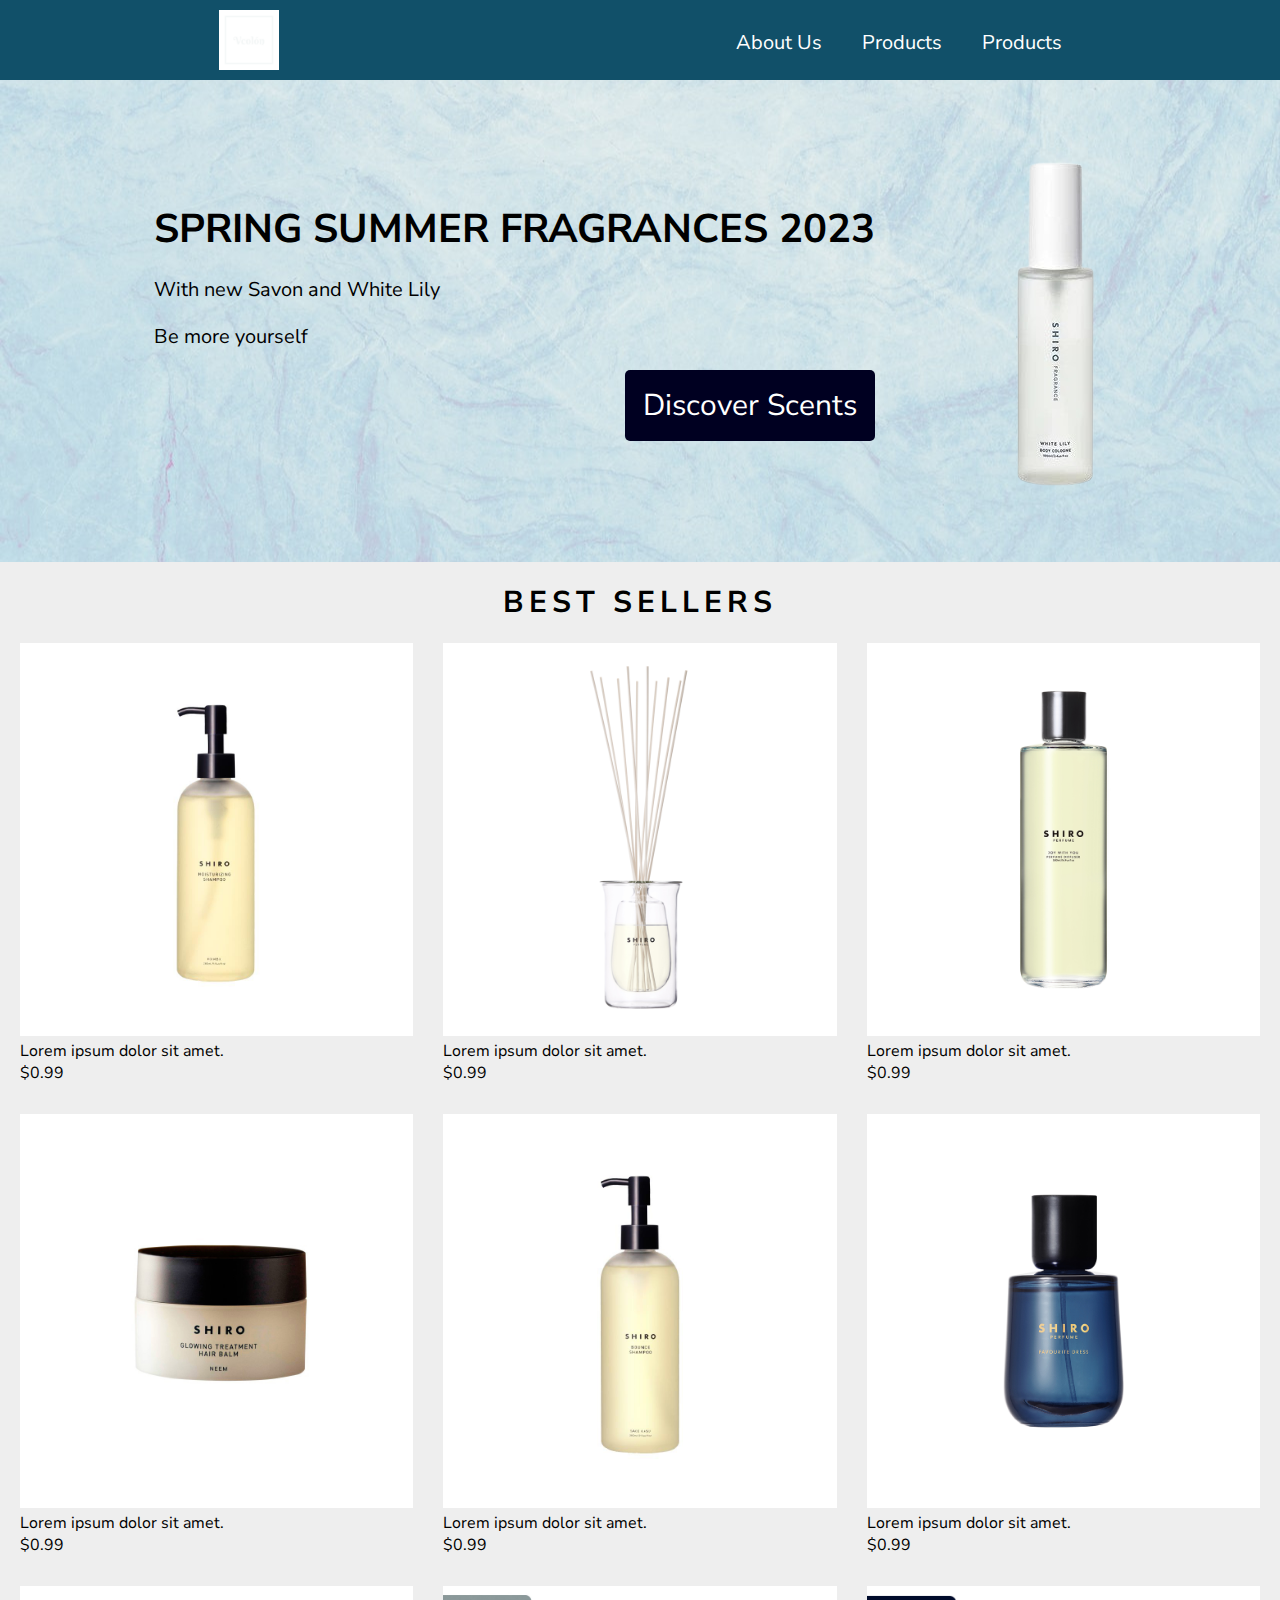
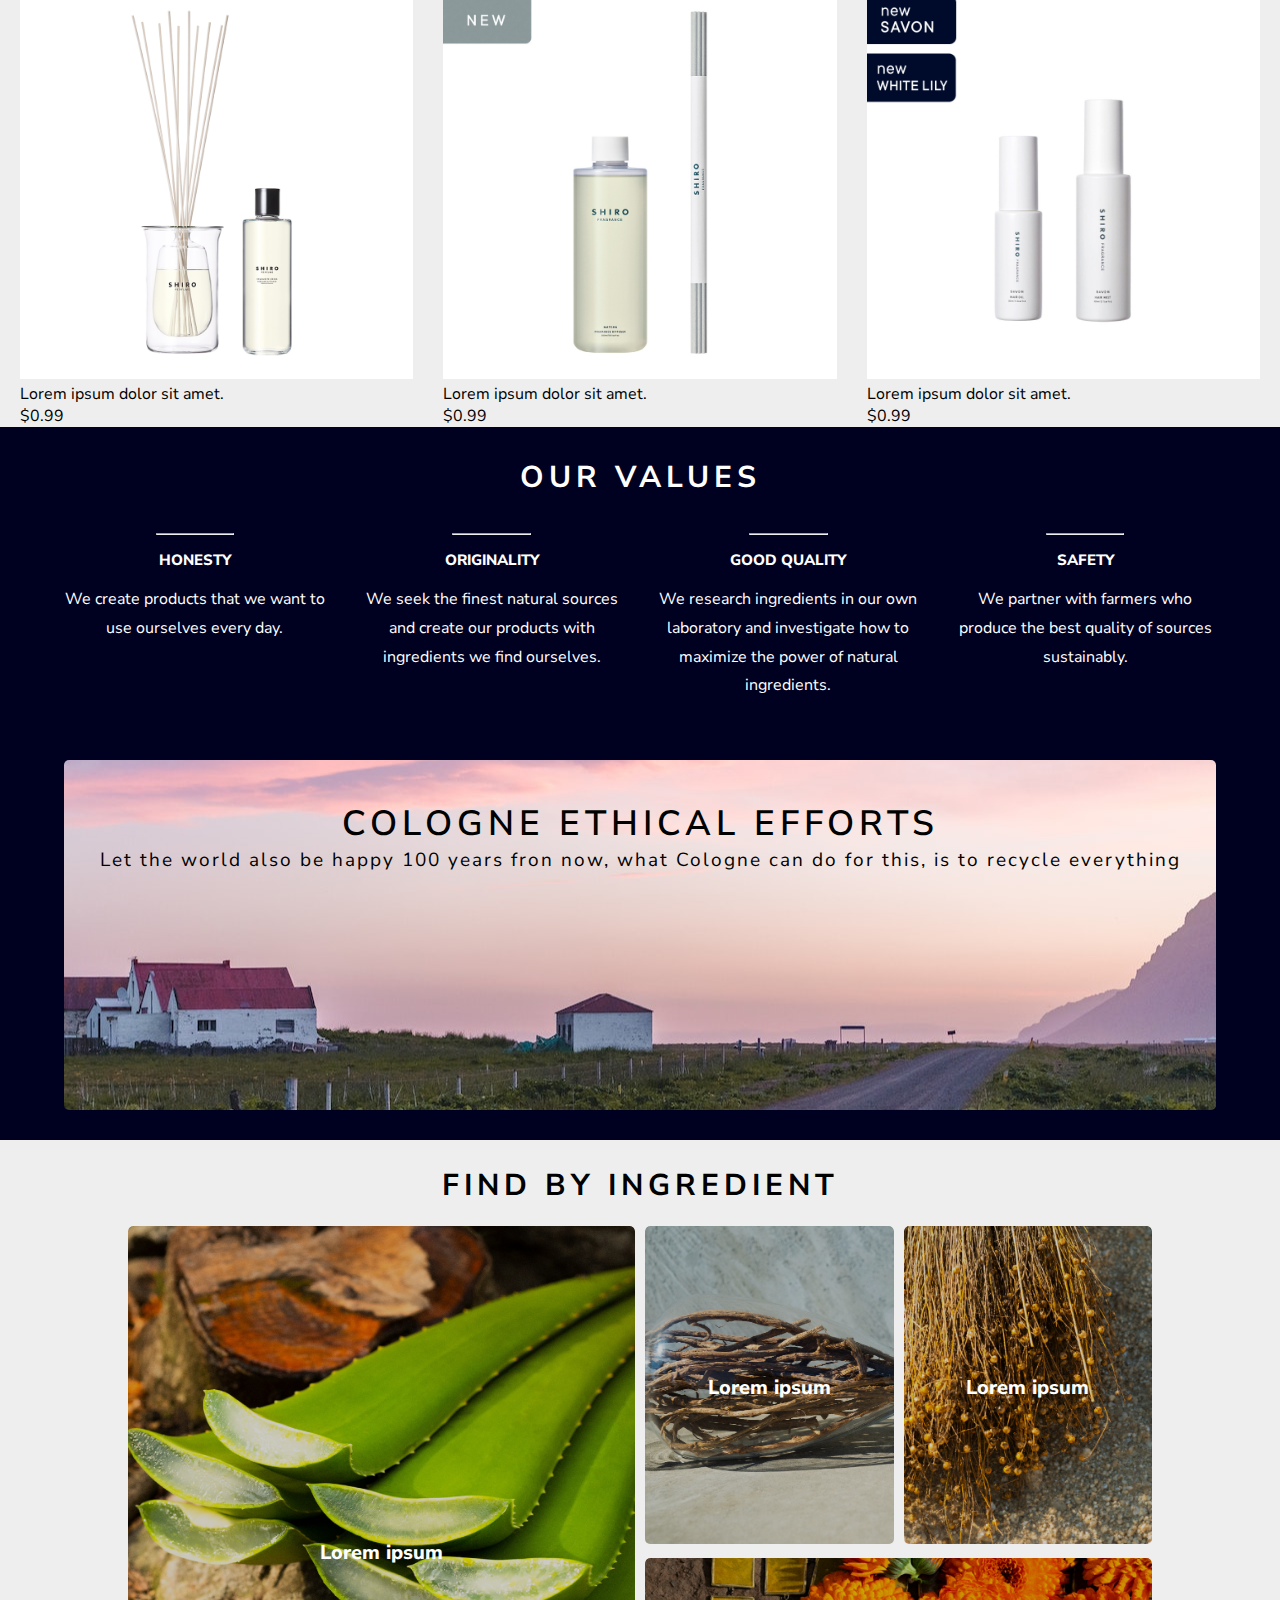
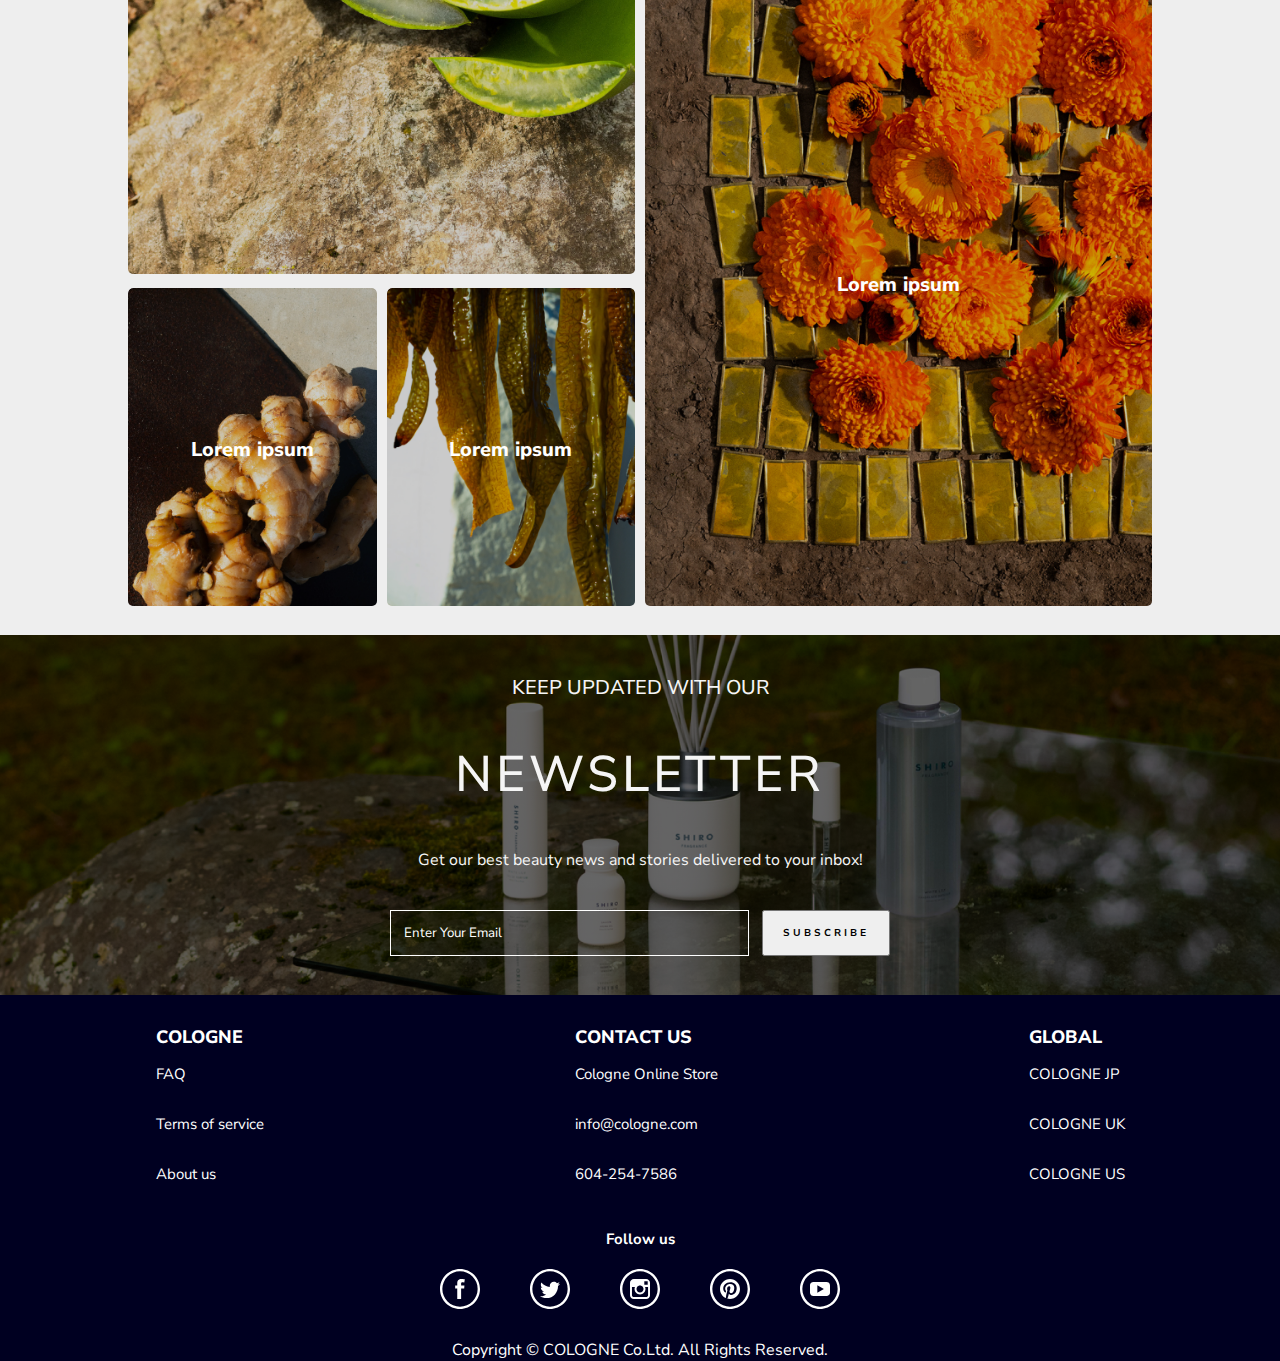
==== index.html @ 82ca444d "K home-page finished" ====
<!DOCTYPE html>
<html lang="en">
<head>
    <meta charset="UTF-8">
    <meta name="viewport" content="width=device-width, initial-scale=1.0">
    <title>Home Page</title>
    <link rel="stylesheet" href="css/style.css">
    <link rel="stylesheet" href="css/home-page.css">
    <link rel="icon" href="img/logo.png">
</head>
<body>
    <nav class="navcontainer">
        <img src="img/logo.png" alt="logo">
        <ul>
            <li>About Us</li>
            <li>Products </li>
            <li>Products </li>
        </ul>
    </nav>
    <section class="banner-container">
        <div class="banner-text">
            <h1>SPRING SUMMER FRAGRANCES 2023</h1>
            <p>With new Savon and White Lily</p>
            <p>Be more yourself</p>
            <a href="pages/products.html">Discover Scents</a>
        </div>
        <img src="img/product1.png" alt="spring fragrance">
    </section>
    <section class="best-sellers">
        <h1>Best Sellers</h1>
        <div class="best-sellers-container">
                <div class="best item1">
                    <img src="img/products/fragrance/12143.jpg" alt="best seller one">
                    <p class="best-title">Lorem ipsum dolor sit amet.</p>
                    <p class="best-price">$0.99</p>
                </div>
                <div class="best item1">
                    <img src="img/products/perfume/12775.jpg" alt="best seller two">
                    <p class="best-title">Lorem ipsum dolor sit amet.</p>
                    <p class="best-price">$0.99</p>
                </div>
                <div class="best item1">
                    <img src="img/products/perfume/12785.jpg" alt="best seller three">
                    <p class="best-title">Lorem ipsum dolor sit amet.</p>
                    <p class="best-price">$0.99</p>
                </div>
                <div class="best item1">
                    <img src="img/products/fragrance/12423.jpg" alt="best seller four">
                    <p class="best-title">Lorem ipsum dolor sit amet.</p>
                    <p class="best-price">$0.99</p>
                </div>
                <div class="best item1">
                    <img src="img/products/fragrance/12155.jpg" alt="best seller five">
                    <p class="best-title">Lorem ipsum dolor sit amet.</p>
                    <p class="best-price">$0.99</p>
                </div>
                <div class="best item1">
                    <img src="img/products/perfume/12786.jpg" alt="best seller six">
                    <p class="best-title">Lorem ipsum dolor sit amet.</p>
                    <p class="best-price">$0.99</p>
                </div>
                <div class="best item1">
                    <img src="img/products/perfume/12822.jpg" alt="best seller seven">
                    <p class="best-title">Lorem ipsum dolor sit amet.</p>
                    <p class="best-price">$0.99</p>
                </div>
                <div class="best item1">
                    <img src="img/products/fragrance/12926.jpg" alt="best seller eight">
                    <p class="best-title">Lorem ipsum dolor sit amet.</p>
                    <p class="best-price">$0.99</p>
                </div>
                <div class="best item1">
                    <img src="img/products/fragrance/12754.jpg" alt="best seller nine">
                    <p class="best-title">Lorem ipsum dolor sit amet.</p>
                    <p class="best-price">$0.99</p>
                </div>
            </div>
        </div>
    </section>
    <section class="values-container">
        <div class="values">
            <h1>Our values</h1>
            <div class="ourvalues values1">
                <hr class="separator">
                <h2>Honesty</h2>
                <p>We create products that we want to use ourselves every day.</p>
            </div>
            <div class="ourvalues values2">
                <hr class="separator">
                <h2>Originality</h2>
                <p>We seek the finest natural sources and create our products with ingredients we find ourselves.</p>
            </div>
            <div class="ourvalues values3">
                <hr class="separator">
                <h2>Good quality</h2>
                <p>We research ingredients in our own laboratory and investigate how to maximize the power of natural ingredients.</p>
            </div>
            <div class="ourvalues values4">
                <hr class="separator">
                <h2>Safety</h2>
                <p>We partner with farmers who produce the best quality of sources sustainably.</p>
            </div>
        </div>
    </section>
    <section class="ethical">
        <div class="ethicals">
            <h2>Cologne ethical efforts</h2>
            <p>Let the world also be happy 100 years fron now, what Cologne can do for this, is to recycle everything</p>
        </div>
    </section>
    <section class="ingredients">
        <h1>Find by ingredient</h1>
        <div class="home-gallery">
            <div class="gallery item1">
                <img class="gallery-img" src="img/ingredients/aloe-pc.jpg" alt="ingredient one">
                <div class="gallery-text">
                    <p class="ing-text">Lorem ipsum</p>
                </div>
            </div>
            <div class="gallery item2">
                <img class="gallery-img" src="img/ingredients/licorice-pc.jpg" alt="ingredient two">
                <div class="gallery-text">
                    <p class="ing-text">Lorem ipsum</p>
                </div>
            </div>
            <div class="gallery item3">
                <img class="gallery-img" src="img/ingredients/flaxseed-pc.jpg" alt="ingredient three">
                <div class="gallery-text">
                    <p class="ing-text">Lorem ipsum</p>
                </div>
            </div>
            <div class="gallery item4">
                <img class="gallery-img" src="img/ingredients/crendura-pc.jpg" alt="ingredient four">
                <div class="gallery-text">
                    <p class="ing-text">Lorem ipsum</p>
                </div>
            </div>
            <div class="gallery item5">
                <img class="gallery-img" src="img/ingredients/ginger-pc.jpg" alt="ingredient five">
                <div class="gallery-text">
                    <p class="ing-text">Lorem ipsum</p>
                </div>
            </div>
            <div class="gallery item6">
                <img class="gallery-img" src="img/ingredients/kombu-pc.jpg" alt="ingredient six">
                <div class="gallery-text">
                    <p class="ing-text">Lorem ipsum</p>
                </div>
            </div>
        </div>
    </section>
    <section>
        <div class="newsletter">
            <h2>Keep updated with our</h2>
            <h1>Newsletter</h1>
            <p>Get our best beauty news and stories delivered to your inbox!</p>
            <form class="news">
                <input type="email" placeholder="enter your email">
                <input type="submit" value="SUBSCRIBE">
            </form>
        </div>
    </section>
    <footer>
        <div class="footer-container">
            <div class="footer-item">
                <h2>Cologne</h2>
                <ul>
                    <li>FAQ</li>
                    <li>Terms of service</li>
                    <li>About us</li>
                </ul>
            </div>
            <div class="footer-item">
                <h2>Contact us</h2>
                <ul>
                    <li>Cologne Online Store</li>
                    <li>info@cologne.com</li>
                    <li>604-254-7586</li>
                </ul>
            </div>
            <div class="footer-item">
                <h2>Global</h2>
                <ul>
                    <li>COLOGNE JP</li>
                    <li>COLOGNE UK</li>
                    <li>COLOGNE US</li>
                </ul>
            </div>
        </div>
        <div class="sns">
            <h2>Follow us</h2>
            <div class="icon-container">
                <img class="sns-icon" src="img/facebook-svgrepo-com.svg" alt="social icon facebook">
                <img class="sns-icon" src="img/twitter-svgrepo-com.svg" alt="social icon twitter">
                <img class="sns-icon" src="img/instagram-svgrepo-com.svg" alt="social icon instagram">
                <img class="sns-icon" src="img/pinterest-svgrepo-com.svg" alt="social icon pinterest">
                <img class="sns-icon" src="img/youtube-svgrepo-com.svg" alt="social icon youtube">
            </div>
        </div>
        <p>Copyright © COLOGNE Co.Ltd. All Rights Reserved.</p>
    </footer>
</body>
</html>
---- css/style.css ----
@import url('https://fonts.googleapis.com/css2?family=Nunito+Sans:ital,wght@0,200;0,300;0,400;0,500;0,600;0,700;0,800;0,900;0,1000;1,200;1,300;1,400;1,500;1,600;1,700;1,800;1,900;1,1000&display=swap');
* {
    box-sizing: border-box;
    padding: 0;
    margin: 0;
    font-family: 'Nunito Sans', sans-serif;
}

html {
    background-color: #eeeeee;
    font-size: 10px;
}

h1, h2, h3 {
    text-wrap: balance;
}

p {
    font-size: 1.6rem;
}

ul {
    font-size: 2rem;
    list-style: none;
}

li {
    font-size: 2rem;
}

img {
    max-width: 100%;
}

/*-----------------------navigation----------------------------*/
.navcontainer{
    display: flex;
    justify-content: space-around;
    background-color: rgb(17, 80, 105);
    padding: 10px;
    height: 80px;
}

.navcontainer h1{
    color: white;
    letter-spacing: 0.6em;
}

.navcontainer ul{
    display: flex;
    justify-content: space-between;
    align-items: center;
}

.navcontainer li{
    list-style-type: none;
    color: white;
    padding-left: 40px;
    padding-top: 5px;
}

@media (max-width: 1020px) and (min-width: 768px){
    .navcontainer img {
        margin-right: 30px;
    }
}

@media (max-width:480px){
    .navcontainer img{
        margin-right: 20px;
    }
    .navcontainer h1{
        padding-top: 10px;
        letter-spacing: 0.4rem;
    }

    .navcontainer li{
        padding-left: 20px;
        padding-top: 5px;
    }   
}


@media (max-width: 390px){
    .navcontainer img{
        margin: 0px, 10px;
    }
    .navcontainer h1{
        padding-top: 10px;
        letter-spacing: 0.3rem;
    }

    .navcontainer li{
        padding-left: 8px;
        padding-top: 5px;
    }
}

/* FOOTER */
footer {
    background-color: #000021;
    color: white;
    padding-top: 3rem;
    width: 100%;

    display: flex;
    flex-direction: column;
    flex-wrap: wrap;
    gap: 3rem;
}

footer > p {
    text-align: center;
}

.footer-container {
    display: flex;
    justify-content: space-around;
}

.footer-item > h2 {
    font-size: 1.8rem;
    text-transform: uppercase;
    font-weight: 800;
}

.footer-item > ul > li {
    padding: 1.5rem 0;
    font-size: 1.5rem;
}

.sns {
    display: flex;
    flex-direction: column;
    align-items: center;
    gap: 2rem;
}

.icon-container {
    display: flex;
    flex-wrap: wrap;
    justify-content: center;
    gap: 5rem;
}

.sns-icon {
    width: 4rem;
}

@media (max-width: 769px) {
    
}

@media (max-width: 426px) {
    .footer-container {
        display: flex;
        flex-direction: column;
        text-align: center;
    }
    .footer-item > h2 {
        padding: 1rem 0;
    }
    .icon-container {
        gap: 1.5rem;
    }
    .sns-icon {
        width: 3rem;
    }
}
---- css/home-page.css ----
/* BANNER */
.banner-container {
    background-image: url("../img/herobanner.jpg");
    background-size: cover;
    background-position: center;
    padding: 5rem;
    width: 100%;

    display: flex;
    justify-content: space-evenly;
    align-items: center;
    flex-wrap: wrap;
}

.banner-text {
    display: flex;
    flex-direction: column;
    gap: 2rem;
}

.banner-text > h1 {
    font-size: 4rem;
}

.banner-text > p {
    font-size: 2rem;
}

.banner-text > a {
    text-decoration: none;
    color: white;
    font-size: 3rem;
    background-color: #000021;
    width: 250px;
    text-align: center;
    padding: 1.5rem;
    border-radius: 0.5rem;

    align-self: flex-end;
}

/* BEST SELLERS */
.best-sellers-container {
    display: grid;
    grid-template-columns: repeat(auto-fit, minmax(15rem, 1fr));
    grid-template-rows: auto;
    justify-items: center;
    gap: 3rem;
    padding: 0 2rem;
}

.best-sellers > h1 {
        font-size: 3rem;
        text-transform: uppercase;
        letter-spacing: 0.5rem;
        text-align: center;
        padding: 2rem 0;
}

.best > img {
    width: 100vw;
}

/* VALUES */
.values-container {
    background-color: #000021;
    color: white;
}

.values {
    width: 90%;
    margin: 0 auto;
    text-align: center;
    padding: 3rem 0;

    display: grid;
    grid-template-columns: 1fr 1fr 1fr 1fr;
    gap: 3.5rem;
}

.values > h1 {
    font-size: 3rem;
    text-transform: uppercase;
    letter-spacing: 0.5rem;
    grid-column: 1 / -1;
}

.ourvalues > h2 {
    text-align: center;
    text-transform: uppercase;
    font-weight: 800;
    padding-bottom: 1.5rem;
    padding-top: 1.5rem;
}

.ourvalues > p {
    line-height: 1.8;
}

.separator {
    margin: 0 auto;
    width: 30%;
}

/* INGREDIENTS*/
.ingredients {
    padding: 2.5rem 0;
}

.ingredients > h1 {
    font-size: 3rem;
    text-transform: uppercase;
    letter-spacing: 0.5rem;
    text-align: center;
    padding-bottom: 2rem;
}

.home-gallery {
    max-width: 80vw;
    margin: 0 auto;

    display: grid;
    gap: 1rem;
    grid-template-columns: repeat(4, 1fr);
}

.gallery {
    position: relative;
    overflow: hidden;
    border-radius: 0.5rem;
}

.gallery-img {
    width: 100%;
    border-radius: 0.5rem;
    filter: brightness(80%);
    transition: filter 0.5s ease-in-out, transform 0.5s ease-in-out;
}

.gallery-img:hover {
    filter: brightness(60%);
    transform: scale(1.03);

}

.gallery-text {
    position: absolute;
    top: 50%;
    left: 50%;
    transform:translate(-50%, -50%); 
}

.ing-text {
    color: white;
    font-size: 2rem;
    font-weight: 800;
    text-align: center;
}

.item1 {
    grid-column: span 2;
    grid-row: span 2;
}

.item4 {
    grid-column: span 2;
    grid-row: span 2;
}


/* ETHICAL */
.ethical {
    background-color: #000021;
    padding: 3rem 0;
}

.ethicals {
    background-image: url(../img/ethical.jpg);
    background-repeat: no-repeat;
    background-position: 50% 41%;
    width: 90%;
    height: 350px;
    margin: 0 auto;
    padding: 2rem 2rem;
    text-align: center;
    border-radius: 0.5rem;
}

.ethicals > h2 {
    font-size: 3.5rem;
    font-weight: 600;
    letter-spacing: 0.5rem;
    text-transform: uppercase;
    margin-top: 2rem;
}

.ethicals > p {
    font-size: 1.9rem;
    letter-spacing: 0.2rem;
}

/* NEWSLETTER */
.newsletter {
    background-image: linear-gradient(rgba(0, 0, 0, 0.6), rgba(0, 0, 0, 0.6)), url('../img/fragrance_kv.jpg');
    background-repeat: no-repeat;
    background-size: cover;
    background-position:50% 50%;
    height: 40vh;
    color: whitesmoke;
    
    display: flex;
    flex-direction: column;
    align-items: center;
    justify-content: space-evenly;
}

.newsletter > h1 {
    text-transform: uppercase;
    font-size: 5rem;
    font-weight: 500;
    letter-spacing: 0.4rem;
}

.newsletter > h2 {
    text-transform: uppercase;
    font-size: 2rem;
    font-weight: 500;
}

.news {
    width: 40vw;

    display: flex;
    justify-content: space-around;
}

.news > input {
    padding: 1.3rem;
}

.news > input::placeholder {
    color: white;
    text-transform: capitalize;
}

[type="email"] {
    width: 70%;
    background-color: transparent;
    border: 1px solid white;
}

[type="submit"] {
    width: 25%;
    font-family: 'Nunito Sans', sans-serif;
    letter-spacing: 0.3rem;
    font-size: 1rem;
    font-weight: 700;
}

@media (max-width: 769px) {
    .banner-text {
        gap: 1rem;
    }
    .home-gallery {
        grid-template-columns: repeat(3, 1fr);
    }
    .item1 {
        grid-column: span 2;
        grid-row: span 2;
    }
    .item4 {
        grid-column: span 1;
        grid-row: span 1;
    }
    .newsletter {
        height: 45vh;
    }
    .news {
        width: 80vw;
    }
}

@media (max-width: 426px) {
    .best-sellers-container {
        grid-template-columns: 1fr;
    }
    .banner-text {
        gap: 1rem;
    }
    .banner-text > h1 {
        font-size: 2.5rem;
    }
    
    .banner-text > p {
        font-size: 2rem;
    }
    
    .banner-text > a {
        font-size: 1.5rem;
    
    }
    .home-gallery {
        grid-template-columns: 1fr;
    }
    .item1 {
        grid-column: span 1;
        grid-row: span 1;
    }
    .values {
        grid-template-columns: 1fr 1fr;
        gap: 1rem;
    }
    .newsletter {
        height: 40vh;
    }
    .news {
        flex-direction: column;
        align-items: center;
        gap: 1rem;
    }
    [type="email"] {
        width: 70%;
    }
    [type="submit"] {
        width: 70%;
    }
    .newsletter > p {
        display: none;
    }
    .newsletter > h1 {
        font-size: 2.7rem;
    }
    
    .newsletter > h2 {
        font-size: 1.5rem;
    }
    .ethicals {
        height: 250px;
        padding: 1rem 1rem;
    }
    .ethicals > h2 {
        margin-top: 0;
        line-height: 1.5;
    }
    .ethicals > p {
        display: none;
    }
}
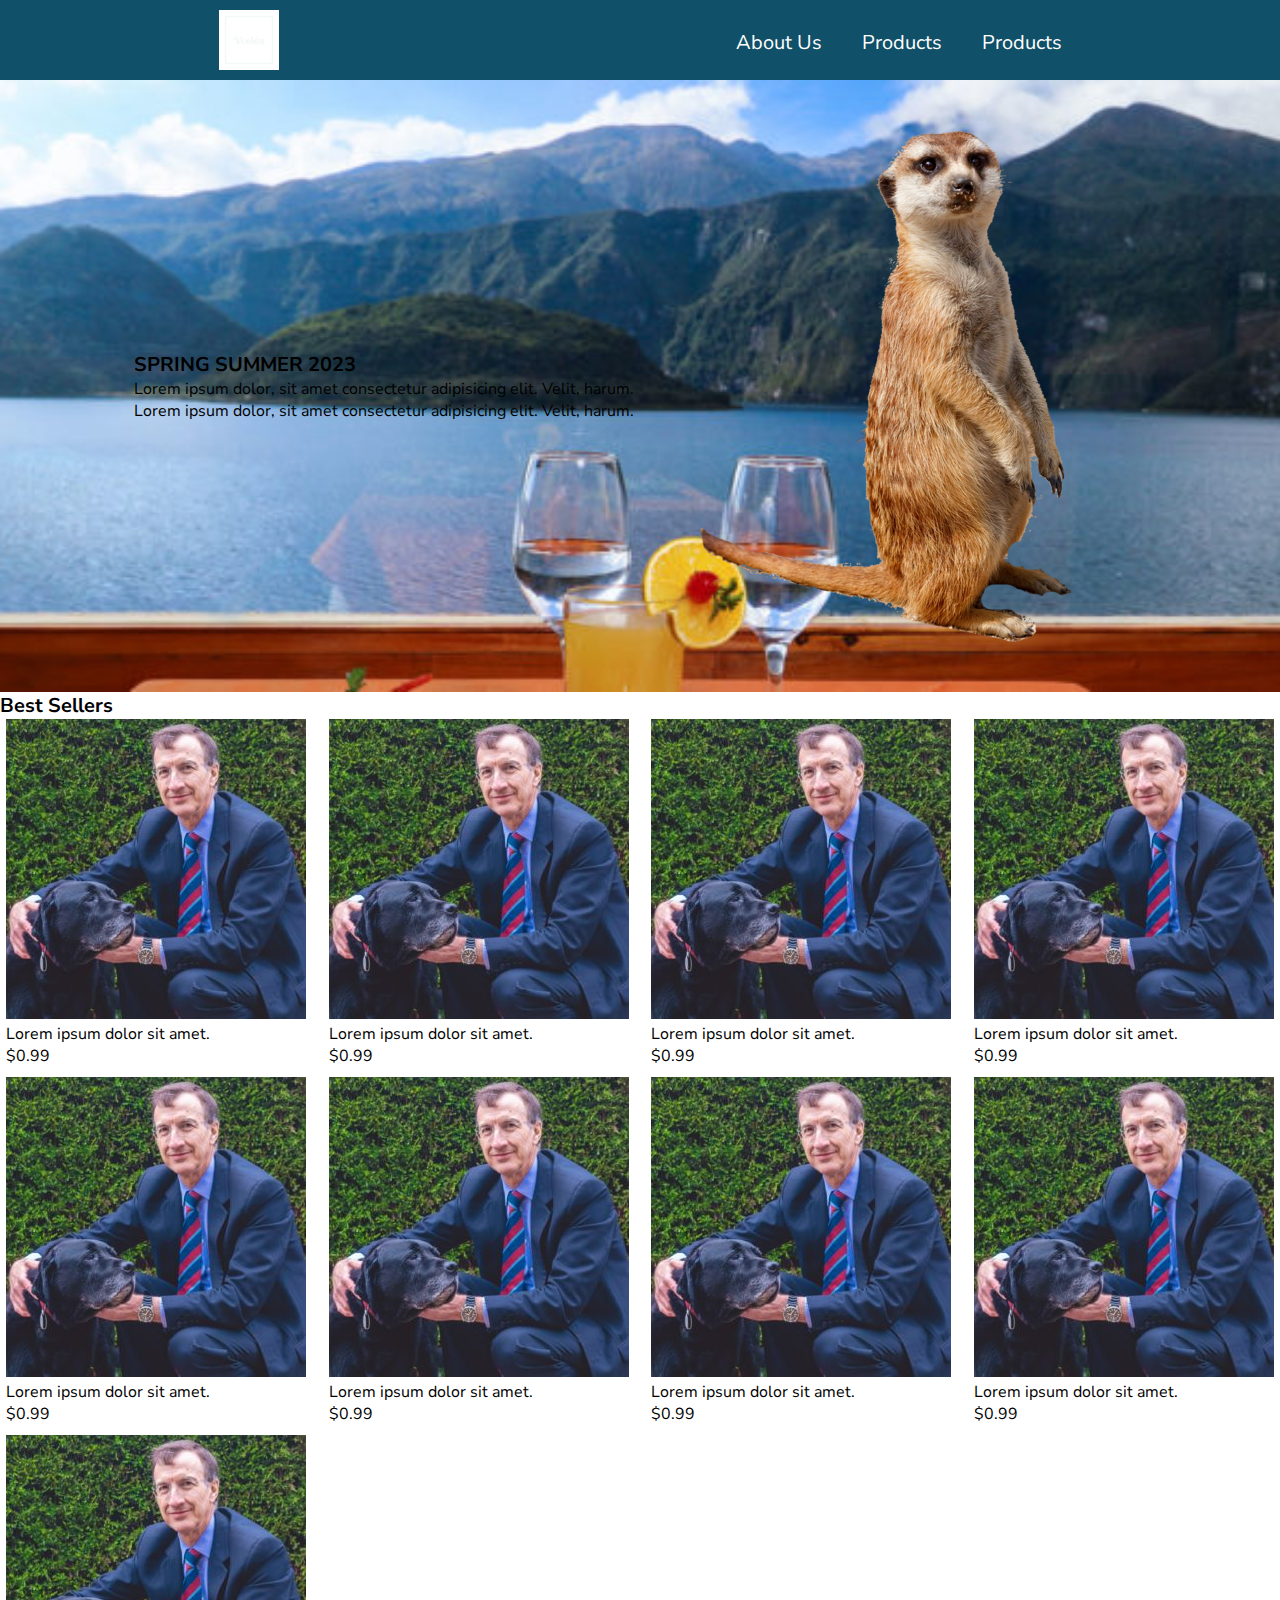
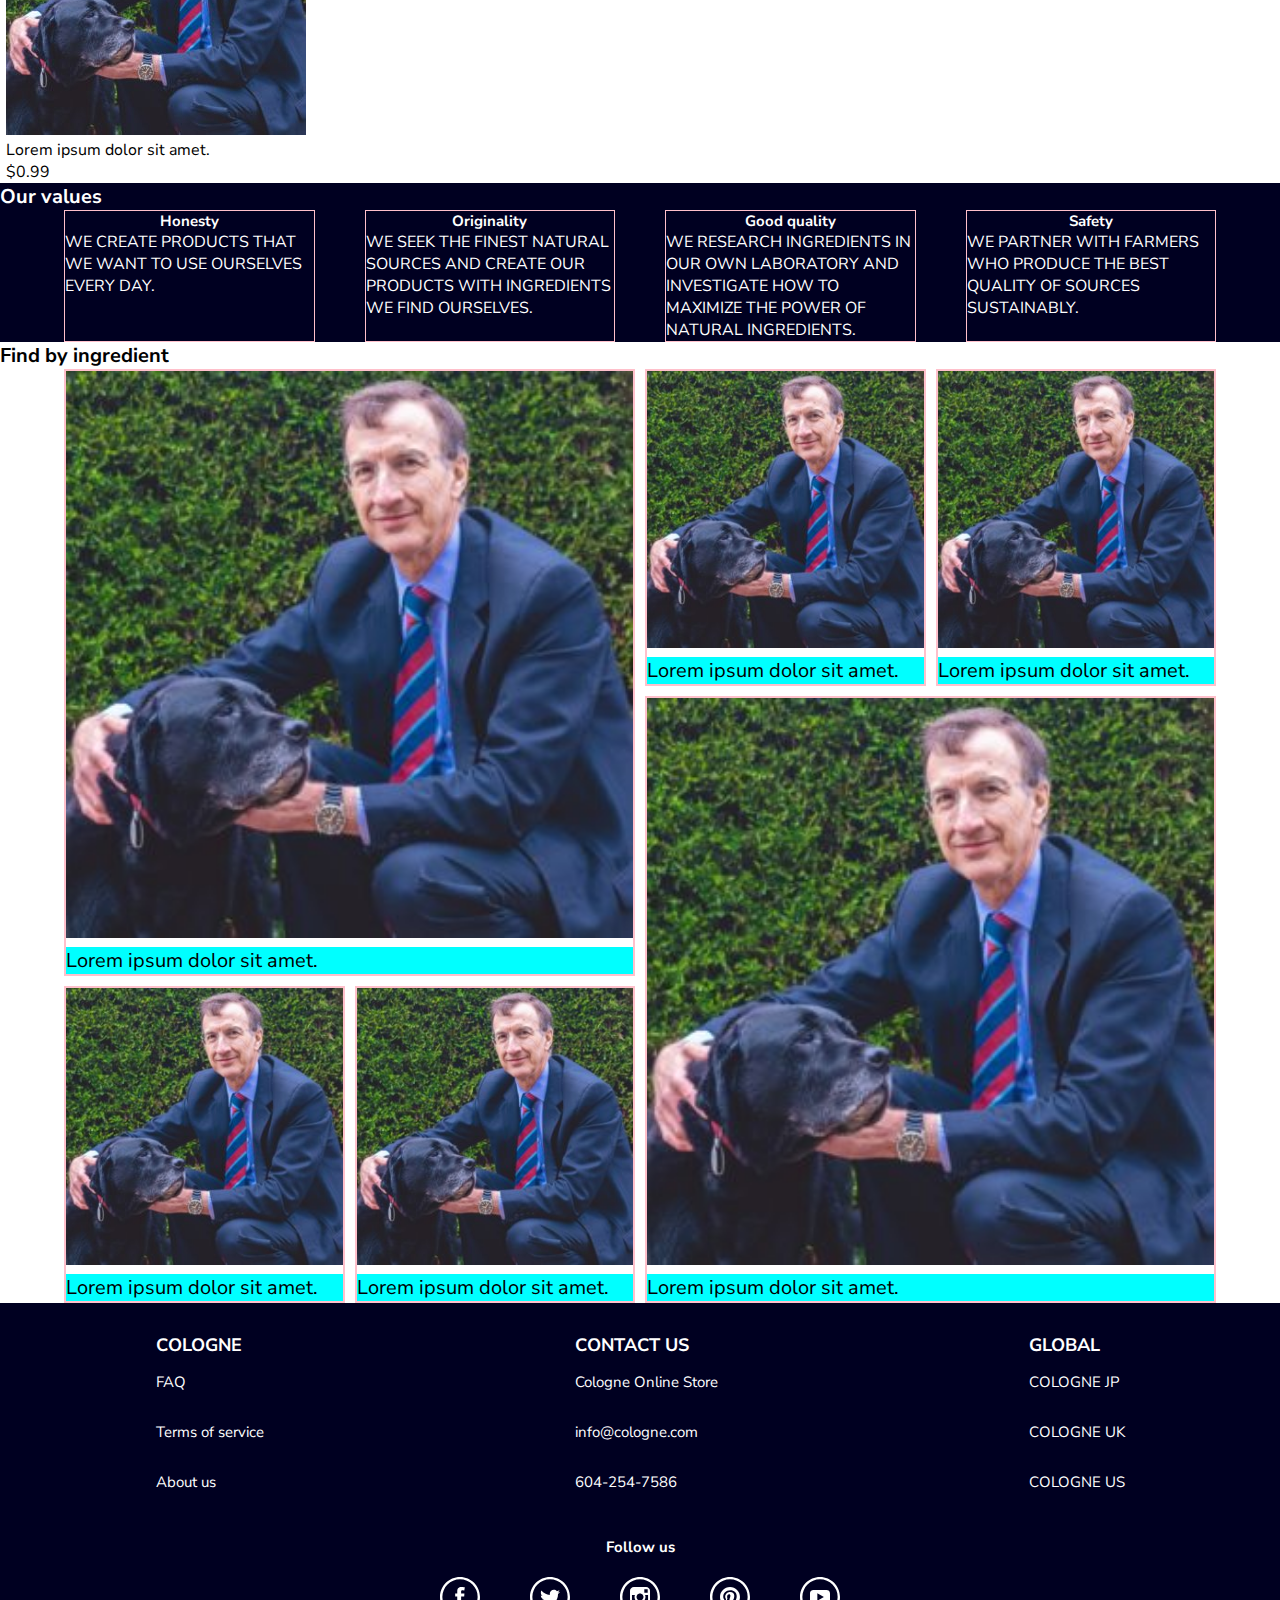
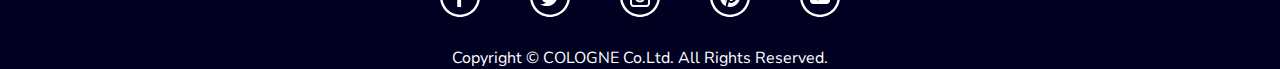
==== commit 23c20e26: "M aboutus" ====
--- a/index.html
+++ b/index.html
@@ -19,58 +19,57 @@
     </nav>
     <section class="banner-container">
         <div class="banner-text">
-            <h1>SPRING SUMMER FRAGRANCES 2023</h1>
-            <p>With new Savon and White Lily</p>
-            <p>Be more yourself</p>
-            <a href="pages/products.html">Discover Scents</a>
+            <h1>SPRING SUMMER 2023</h1>
+            <p>Lorem ipsum dolor, sit amet consectetur adipisicing elit. Velit, harum.</p>
+            <p>Lorem ipsum dolor, sit amet consectetur adipisicing elit. Velit, harum.</p>
         </div>
-        <img src="img/product1.png" alt="spring fragrance">
+        <img src="img/meerkat.png">
     </section>
     <section class="best-sellers">
         <h1>Best Sellers</h1>
         <div class="best-sellers-container">
                 <div class="best item1">
-                    <img src="img/products/fragrance/12143.jpg" alt="best seller one">
+                    <img src="img/team4.jpg">
                     <p class="best-title">Lorem ipsum dolor sit amet.</p>
                     <p class="best-price">$0.99</p>
                 </div>
                 <div class="best item1">
-                    <img src="img/products/perfume/12775.jpg" alt="best seller two">
+                    <img src="img/team4.jpg">
                     <p class="best-title">Lorem ipsum dolor sit amet.</p>
                     <p class="best-price">$0.99</p>
                 </div>
                 <div class="best item1">
-                    <img src="img/products/perfume/12785.jpg" alt="best seller three">
+                    <img src="img/team4.jpg">
                     <p class="best-title">Lorem ipsum dolor sit amet.</p>
                     <p class="best-price">$0.99</p>
                 </div>
                 <div class="best item1">
-                    <img src="img/products/fragrance/12423.jpg" alt="best seller four">
+                    <img src="img/team4.jpg">
                     <p class="best-title">Lorem ipsum dolor sit amet.</p>
                     <p class="best-price">$0.99</p>
                 </div>
                 <div class="best item1">
-                    <img src="img/products/fragrance/12155.jpg" alt="best seller five">
+                    <img src="img/team4.jpg">
                     <p class="best-title">Lorem ipsum dolor sit amet.</p>
                     <p class="best-price">$0.99</p>
                 </div>
                 <div class="best item1">
-                    <img src="img/products/perfume/12786.jpg" alt="best seller six">
+                    <img src="img/team4.jpg">
                     <p class="best-title">Lorem ipsum dolor sit amet.</p>
                     <p class="best-price">$0.99</p>
                 </div>
                 <div class="best item1">
-                    <img src="img/products/perfume/12822.jpg" alt="best seller seven">
+                    <img src="img/team4.jpg">
                     <p class="best-title">Lorem ipsum dolor sit amet.</p>
                     <p class="best-price">$0.99</p>
                 </div>
                 <div class="best item1">
-                    <img src="img/products/fragrance/12926.jpg" alt="best seller eight">
+                    <img src="img/team4.jpg">
                     <p class="best-title">Lorem ipsum dolor sit amet.</p>
                     <p class="best-price">$0.99</p>
                 </div>
                 <div class="best item1">
-                    <img src="img/products/fragrance/12754.jpg" alt="best seller nine">
+                    <img src="img/team4.jpg">
                     <p class="best-title">Lorem ipsum dolor sit amet.</p>
                     <p class="best-price">$0.99</p>
                 </div>
@@ -78,86 +77,65 @@
         </div>
     </section>
     <section class="values-container">
+        <h1>Our values</h1>
         <div class="values">
-            <h1>Our values</h1>
             <div class="ourvalues values1">
-                <hr class="separator">
                 <h2>Honesty</h2>
-                <p>We create products that we want to use ourselves every day.</p>
+                <p>WE CREATE PRODUCTS THAT WE WANT TO USE OURSELVES EVERY DAY.</p>
             </div>
             <div class="ourvalues values2">
-                <hr class="separator">
                 <h2>Originality</h2>
-                <p>We seek the finest natural sources and create our products with ingredients we find ourselves.</p>
+                <p>WE SEEK THE FINEST NATURAL SOURCES AND CREATE OUR PRODUCTS WITH INGREDIENTS WE FIND OURSELVES.</p>
             </div>
             <div class="ourvalues values3">
-                <hr class="separator">
                 <h2>Good quality</h2>
-                <p>We research ingredients in our own laboratory and investigate how to maximize the power of natural ingredients.</p>
+                <p>WE RESEARCH INGREDIENTS IN OUR OWN LABORATORY AND INVESTIGATE HOW TO MAXIMIZE THE POWER OF NATURAL INGREDIENTS.</p>
             </div>
             <div class="ourvalues values4">
-                <hr class="separator">
                 <h2>Safety</h2>
-                <p>We partner with farmers who produce the best quality of sources sustainably.</p>
+                <p>WE PARTNER WITH FARMERS WHO PRODUCE THE BEST QUALITY OF SOURCES SUSTAINABLY.</p>
             </div>
-        </div>
-    </section>
-    <section class="ethical">
-        <div class="ethicals">
-            <h2>Cologne ethical efforts</h2>
-            <p>Let the world also be happy 100 years fron now, what Cologne can do for this, is to recycle everything</p>
         </div>
     </section>
     <section class="ingredients">
         <h1>Find by ingredient</h1>
         <div class="home-gallery">
             <div class="gallery item1">
-                <img class="gallery-img" src="img/ingredients/aloe-pc.jpg" alt="ingredient one">
+                <img class="gallery-img" src="img/team4.jpg" alt="asd">
                 <div class="gallery-text">
-                    <p class="ing-text">Lorem ipsum</p>
+                    <p>Lorem ipsum dolor sit amet.</p>
                 </div>
             </div>
             <div class="gallery item2">
-                <img class="gallery-img" src="img/ingredients/licorice-pc.jpg" alt="ingredient two">
+                <img class="gallery-img" src="img/team4.jpg" alt="asd">
                 <div class="gallery-text">
-                    <p class="ing-text">Lorem ipsum</p>
+                    <p>Lorem ipsum dolor sit amet.</p>
                 </div>
             </div>
             <div class="gallery item3">
-                <img class="gallery-img" src="img/ingredients/flaxseed-pc.jpg" alt="ingredient three">
+                <img class="gallery-img" src="img/team4.jpg" alt="asd">
                 <div class="gallery-text">
-                    <p class="ing-text">Lorem ipsum</p>
+                    <p>Lorem ipsum dolor sit amet.</p>
                 </div>
             </div>
             <div class="gallery item4">
-                <img class="gallery-img" src="img/ingredients/crendura-pc.jpg" alt="ingredient four">
+                <img class="gallery-img" src="img/team4.jpg" alt="asd">
                 <div class="gallery-text">
-                    <p class="ing-text">Lorem ipsum</p>
+                    <p>Lorem ipsum dolor sit amet.</p>
                 </div>
             </div>
             <div class="gallery item5">
-                <img class="gallery-img" src="img/ingredients/ginger-pc.jpg" alt="ingredient five">
+                <img class="gallery-img" src="img/team4.jpg" alt="asd">
                 <div class="gallery-text">
-                    <p class="ing-text">Lorem ipsum</p>
+                    <p>Lorem ipsum dolor sit amet.</p>
                 </div>
             </div>
             <div class="gallery item6">
-                <img class="gallery-img" src="img/ingredients/kombu-pc.jpg" alt="ingredient six">
+                <img class="gallery-img" src="img/team4.jpg" alt="asd">
                 <div class="gallery-text">
-                    <p class="ing-text">Lorem ipsum</p>
+                    <p>Lorem ipsum dolor sit amet.</p>
                 </div>
             </div>
-        </div>
-    </section>
-    <section>
-        <div class="newsletter">
-            <h2>Keep updated with our</h2>
-            <h1>Newsletter</h1>
-            <p>Get our best beauty news and stories delivered to your inbox!</p>
-            <form class="news">
-                <input type="email" placeholder="enter your email">
-                <input type="submit" value="SUBSCRIBE">
-            </form>
         </div>
     </section>
     <footer>
@@ -190,11 +168,11 @@
         <div class="sns">
             <h2>Follow us</h2>
             <div class="icon-container">
-                <img class="sns-icon" src="img/facebook-svgrepo-com.svg" alt="social icon facebook">
-                <img class="sns-icon" src="img/twitter-svgrepo-com.svg" alt="social icon twitter">
-                <img class="sns-icon" src="img/instagram-svgrepo-com.svg" alt="social icon instagram">
-                <img class="sns-icon" src="img/pinterest-svgrepo-com.svg" alt="social icon pinterest">
-                <img class="sns-icon" src="img/youtube-svgrepo-com.svg" alt="social icon youtube">
+                <img class="sns-icon" src="img/facebook-svgrepo-com.svg">
+                <img class="sns-icon" src="img/twitter-svgrepo-com.svg">
+                <img class="sns-icon" src="img/instagram-svgrepo-com.svg">
+                <img class="sns-icon" src="img/pinterest-svgrepo-com.svg">
+                <img class="sns-icon" src="img/youtube-svgrepo-com.svg">
             </div>
         </div>
         <p>Copyright © COLOGNE Co.Ltd. All Rights Reserved.</p>
--- a/css/style.css
+++ b/css/style.css
@@ -7,12 +7,7 @@
 }
 
 html {
-    background-color: #eeeeee;
     font-size: 10px;
-}
-
-h1, h2, h3 {
-    text-wrap: balance;
 }
 
 p {
@@ -121,7 +116,6 @@
 .footer-item > h2 {
     font-size: 1.8rem;
     text-transform: uppercase;
-    font-weight: 800;
 }
 
 .footer-item > ul > li {
--- a/css/home-page.css
+++ b/css/home-page.css
@@ -1,64 +1,24 @@
 /* BANNER */
 .banner-container {
-    background-image: url("../img/herobanner.jpg");
+    background-image: url("../img/andes3.jpg");
     background-size: cover;
     background-position: center;
     padding: 5rem;
     width: 100%;
 
     display: flex;
-    justify-content: space-evenly;
+    justify-content: center;
     align-items: center;
     flex-wrap: wrap;
-}
-
-.banner-text {
-    display: flex;
-    flex-direction: column;
-    gap: 2rem;
-}
-
-.banner-text > h1 {
-    font-size: 4rem;
-}
-
-.banner-text > p {
-    font-size: 2rem;
-}
-
-.banner-text > a {
-    text-decoration: none;
-    color: white;
-    font-size: 3rem;
-    background-color: #000021;
-    width: 250px;
-    text-align: center;
-    padding: 1.5rem;
-    border-radius: 0.5rem;
-
-    align-self: flex-end;
 }
 
 /* BEST SELLERS */
 .best-sellers-container {
     display: grid;
     grid-template-columns: repeat(auto-fit, minmax(15rem, 1fr));
-    grid-template-rows: auto;
+grid-template-rows: auto;
     justify-items: center;
-    gap: 3rem;
-    padding: 0 2rem;
-}
-
-.best-sellers > h1 {
-        font-size: 3rem;
-        text-transform: uppercase;
-        letter-spacing: 0.5rem;
-        text-align: center;
-        padding: 2rem 0;
-}
-
-.best > img {
-    width: 100vw;
+    gap: 1rem;
 }
 
 /* VALUES */
@@ -68,55 +28,24 @@
 }
 
 .values {
+    display: grid;
+    grid-template-columns: 1fr 1fr 1fr 1fr;
+    gap: 5rem;
     width: 90%;
     margin: 0 auto;
-    text-align: center;
-    padding: 3rem 0;
-
-    display: grid;
-    grid-template-columns: 1fr 1fr 1fr 1fr;
-    gap: 3.5rem;
 }
 
-.values > h1 {
-    font-size: 3rem;
-    text-transform: uppercase;
-    letter-spacing: 0.5rem;
-    grid-column: 1 / -1;
+.ourvalues {
+    border: 1px solid pink;
 }
 
 .ourvalues > h2 {
     text-align: center;
-    text-transform: uppercase;
-    font-weight: 800;
-    padding-bottom: 1.5rem;
-    padding-top: 1.5rem;
 }
 
-.ourvalues > p {
-    line-height: 1.8;
-}
-
-.separator {
-    margin: 0 auto;
-    width: 30%;
-}
-
-/* INGREDIENTS*/
-.ingredients {
-    padding: 2.5rem 0;
-}
-
-.ingredients > h1 {
-    font-size: 3rem;
-    text-transform: uppercase;
-    letter-spacing: 0.5rem;
-    text-align: center;
-    padding-bottom: 2rem;
-}
-
+/* GRID GALLERY */
 .home-gallery {
-    max-width: 80vw;
+    max-width: 90vw;
     margin: 0 auto;
 
     display: grid;
@@ -125,36 +54,15 @@
 }
 
 .gallery {
-    position: relative;
-    overflow: hidden;
-    border-radius: 0.5rem;
-}
-
-.gallery-img {
-    width: 100%;
-    border-radius: 0.5rem;
-    filter: brightness(80%);
-    transition: filter 0.5s ease-in-out, transform 0.5s ease-in-out;
-}
-
-.gallery-img:hover {
-    filter: brightness(60%);
-    transform: scale(1.03);
-
+    border: 2px solid pink;
 }
 
 .gallery-text {
-    position: absolute;
-    top: 50%;
-    left: 50%;
-    transform:translate(-50%, -50%); 
+    background-color: aqua;
 }
 
-.ing-text {
-    color: white;
-    font-size: 2rem;
-    font-weight: 800;
-    text-align: center;
+.gallery-text > p {
+    font-size: 2.0rem;
 }
 
 .item1 {
@@ -167,100 +75,13 @@
     grid-row: span 2;
 }
 
-
-/* ETHICAL */
-.ethical {
-    background-color: #000021;
-    padding: 3rem 0;
-}
-
-.ethicals {
-    background-image: url(../img/ethical.jpg);
-    background-repeat: no-repeat;
-    background-position: 50% 41%;
-    width: 90%;
-    height: 350px;
-    margin: 0 auto;
-    padding: 2rem 2rem;
-    text-align: center;
-    border-radius: 0.5rem;
-}
-
-.ethicals > h2 {
-    font-size: 3.5rem;
-    font-weight: 600;
-    letter-spacing: 0.5rem;
-    text-transform: uppercase;
-    margin-top: 2rem;
-}
-
-.ethicals > p {
-    font-size: 1.9rem;
-    letter-spacing: 0.2rem;
-}
-
-/* NEWSLETTER */
-.newsletter {
-    background-image: linear-gradient(rgba(0, 0, 0, 0.6), rgba(0, 0, 0, 0.6)), url('../img/fragrance_kv.jpg');
-    background-repeat: no-repeat;
-    background-size: cover;
-    background-position:50% 50%;
-    height: 40vh;
-    color: whitesmoke;
-    
-    display: flex;
-    flex-direction: column;
-    align-items: center;
-    justify-content: space-evenly;
-}
-
-.newsletter > h1 {
-    text-transform: uppercase;
-    font-size: 5rem;
-    font-weight: 500;
-    letter-spacing: 0.4rem;
-}
-
-.newsletter > h2 {
-    text-transform: uppercase;
-    font-size: 2rem;
-    font-weight: 500;
-}
-
-.news {
-    width: 40vw;
-
-    display: flex;
-    justify-content: space-around;
-}
-
-.news > input {
-    padding: 1.3rem;
-}
-
-.news > input::placeholder {
-    color: white;
-    text-transform: capitalize;
-}
-
-[type="email"] {
-    width: 70%;
-    background-color: transparent;
-    border: 1px solid white;
-}
-
-[type="submit"] {
-    width: 25%;
-    font-family: 'Nunito Sans', sans-serif;
-    letter-spacing: 0.3rem;
-    font-size: 1rem;
-    font-weight: 700;
+/* IMG */
+.gallery-img {
+    width: 100%;
+    padding-bottom: 0.5em;
 }
 
 @media (max-width: 769px) {
-    .banner-text {
-        gap: 1rem;
-    }
     .home-gallery {
         grid-template-columns: repeat(3, 1fr);
     }
@@ -268,36 +89,16 @@
         grid-column: span 2;
         grid-row: span 2;
     }
+    
     .item4 {
         grid-column: span 1;
         grid-row: span 1;
-    }
-    .newsletter {
-        height: 45vh;
-    }
-    .news {
-        width: 80vw;
     }
 }
 
 @media (max-width: 426px) {
     .best-sellers-container {
         grid-template-columns: 1fr;
-    }
-    .banner-text {
-        gap: 1rem;
-    }
-    .banner-text > h1 {
-        font-size: 2.5rem;
-    }
-    
-    .banner-text > p {
-        font-size: 2rem;
-    }
-    
-    .banner-text > a {
-        font-size: 1.5rem;
-    
     }
     .home-gallery {
         grid-template-columns: 1fr;
@@ -306,43 +107,4 @@
         grid-column: span 1;
         grid-row: span 1;
     }
-    .values {
-        grid-template-columns: 1fr 1fr;
-        gap: 1rem;
-    }
-    .newsletter {
-        height: 40vh;
-    }
-    .news {
-        flex-direction: column;
-        align-items: center;
-        gap: 1rem;
-    }
-    [type="email"] {
-        width: 70%;
-    }
-    [type="submit"] {
-        width: 70%;
-    }
-    .newsletter > p {
-        display: none;
-    }
-    .newsletter > h1 {
-        font-size: 2.7rem;
-    }
-    
-    .newsletter > h2 {
-        font-size: 1.5rem;
-    }
-    .ethicals {
-        height: 250px;
-        padding: 1rem 1rem;
-    }
-    .ethicals > h2 {
-        margin-top: 0;
-        line-height: 1.5;
-    }
-    .ethicals > p {
-        display: none;
-    }
 }
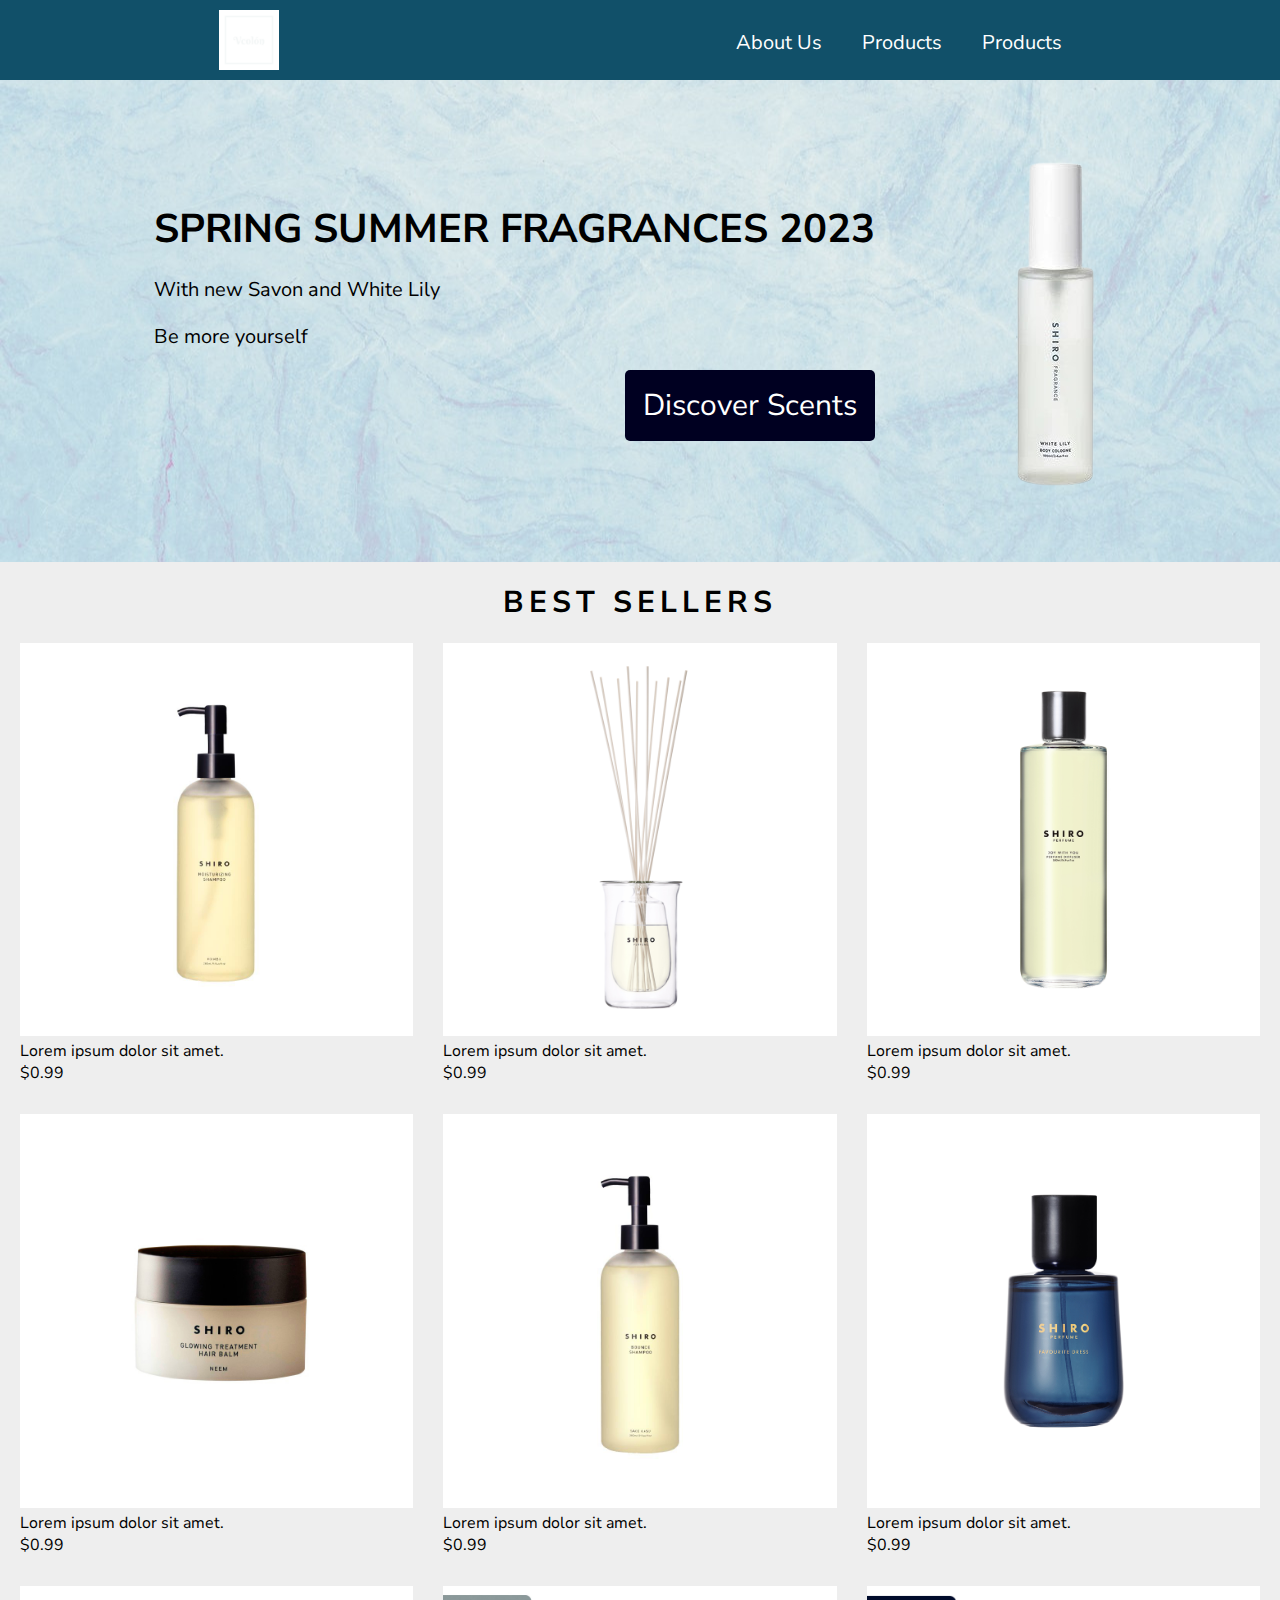
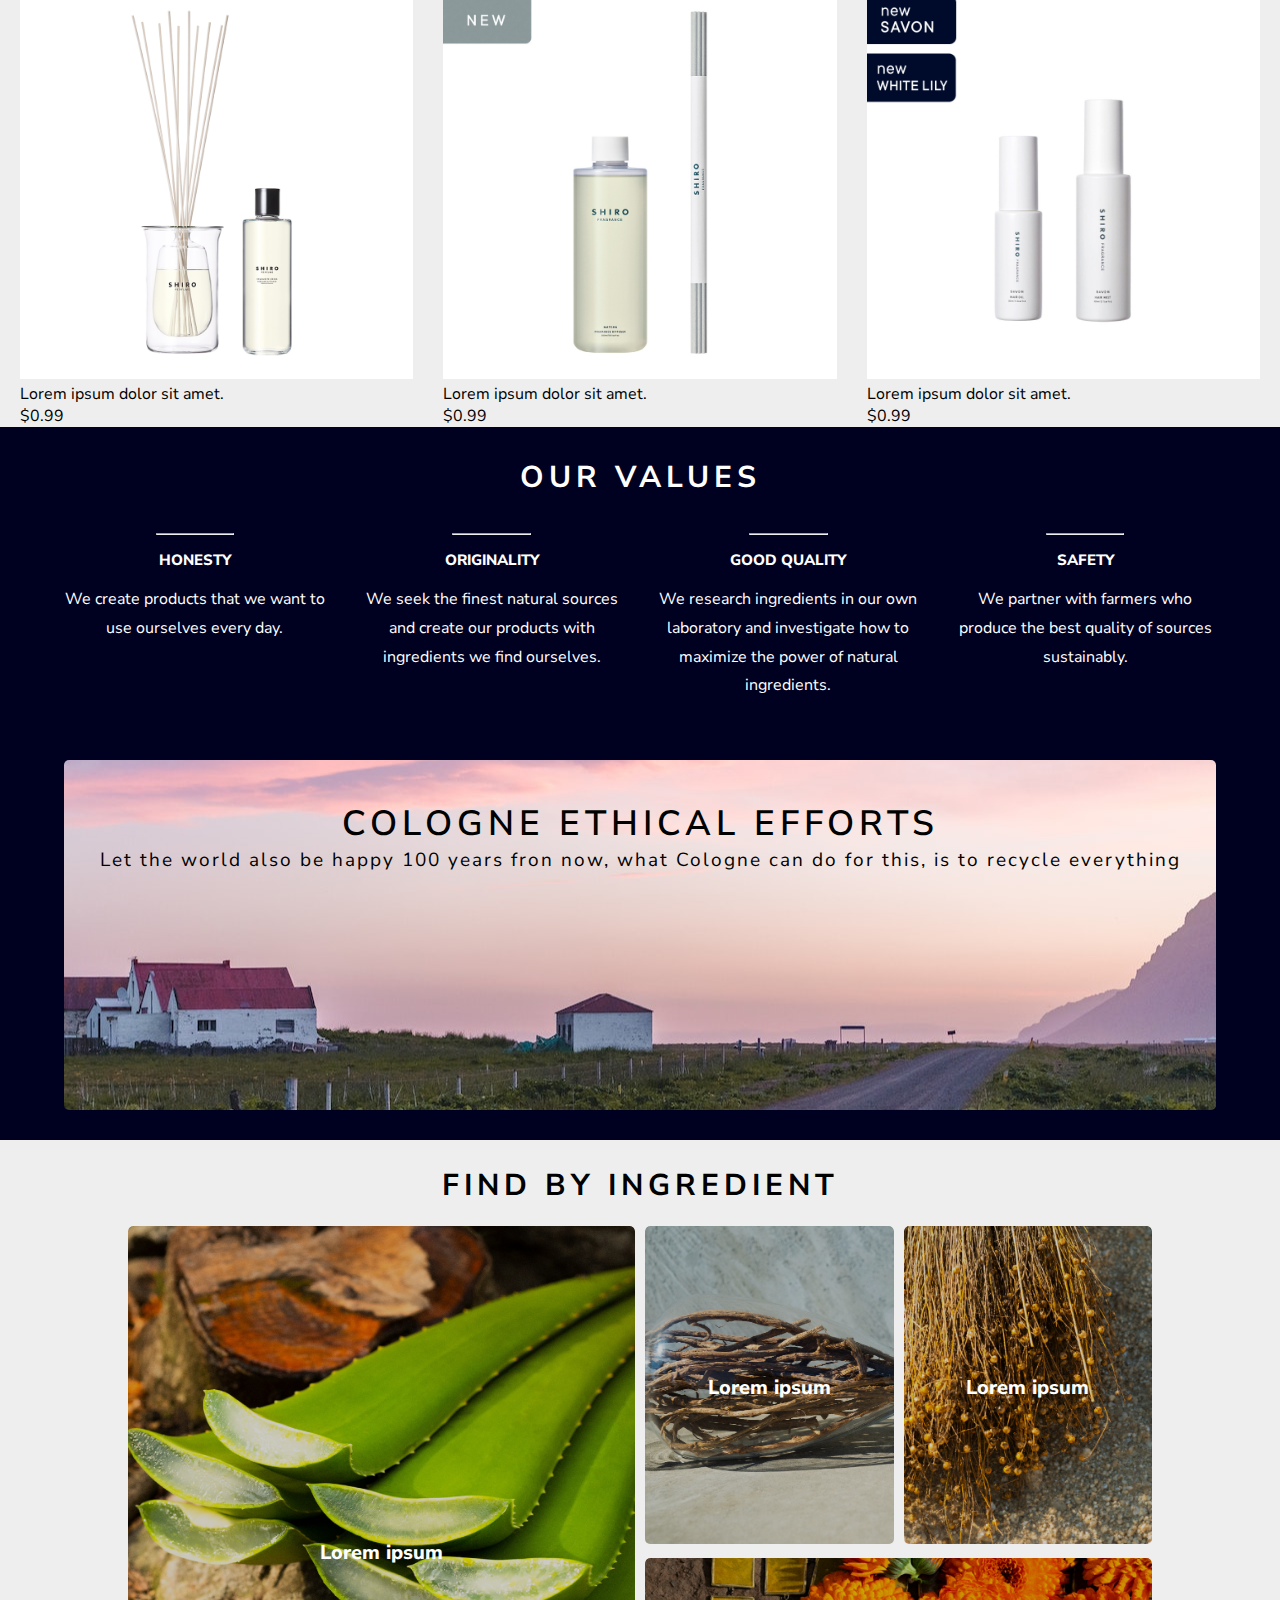
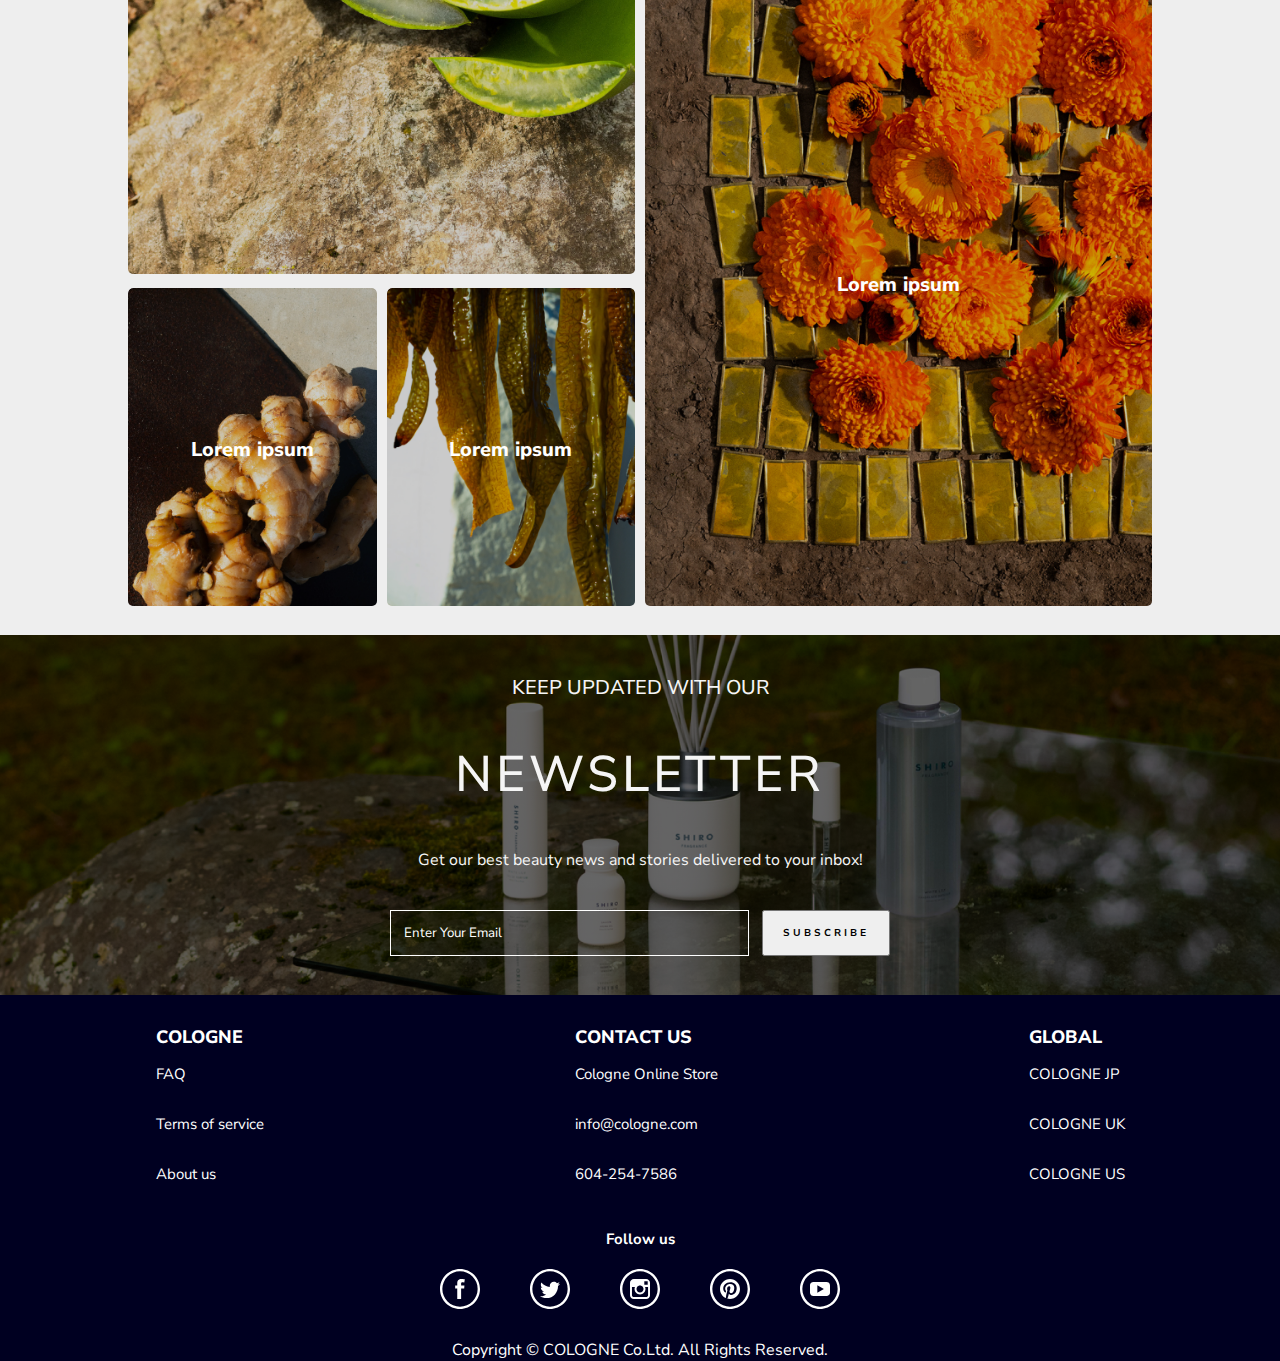
==== commit 97d83a26: "Merge branch 'main' of github.com:KennyAle/responsive-grid-showcase" ====
--- a/index.html
+++ b/index.html
@@ -19,57 +19,58 @@
     </nav>
     <section class="banner-container">
         <div class="banner-text">
-            <h1>SPRING SUMMER 2023</h1>
-            <p>Lorem ipsum dolor, sit amet consectetur adipisicing elit. Velit, harum.</p>
-            <p>Lorem ipsum dolor, sit amet consectetur adipisicing elit. Velit, harum.</p>
-        </div>
-        <img src="img/meerkat.png">
+            <h1>SPRING SUMMER FRAGRANCES 2023</h1>
+            <p>With new Savon and White Lily</p>
+            <p>Be more yourself</p>
+            <a href="pages/products.html">Discover Scents</a>
+        </div>
+        <img src="img/product1.png" alt="spring fragrance">
     </section>
     <section class="best-sellers">
         <h1>Best Sellers</h1>
         <div class="best-sellers-container">
                 <div class="best item1">
-                    <img src="img/team4.jpg">
-                    <p class="best-title">Lorem ipsum dolor sit amet.</p>
-                    <p class="best-price">$0.99</p>
-                </div>
-                <div class="best item1">
-                    <img src="img/team4.jpg">
-                    <p class="best-title">Lorem ipsum dolor sit amet.</p>
-                    <p class="best-price">$0.99</p>
-                </div>
-                <div class="best item1">
-                    <img src="img/team4.jpg">
-                    <p class="best-title">Lorem ipsum dolor sit amet.</p>
-                    <p class="best-price">$0.99</p>
-                </div>
-                <div class="best item1">
-                    <img src="img/team4.jpg">
-                    <p class="best-title">Lorem ipsum dolor sit amet.</p>
-                    <p class="best-price">$0.99</p>
-                </div>
-                <div class="best item1">
-                    <img src="img/team4.jpg">
-                    <p class="best-title">Lorem ipsum dolor sit amet.</p>
-                    <p class="best-price">$0.99</p>
-                </div>
-                <div class="best item1">
-                    <img src="img/team4.jpg">
-                    <p class="best-title">Lorem ipsum dolor sit amet.</p>
-                    <p class="best-price">$0.99</p>
-                </div>
-                <div class="best item1">
-                    <img src="img/team4.jpg">
-                    <p class="best-title">Lorem ipsum dolor sit amet.</p>
-                    <p class="best-price">$0.99</p>
-                </div>
-                <div class="best item1">
-                    <img src="img/team4.jpg">
-                    <p class="best-title">Lorem ipsum dolor sit amet.</p>
-                    <p class="best-price">$0.99</p>
-                </div>
-                <div class="best item1">
-                    <img src="img/team4.jpg">
+                    <img src="img/products/fragrance/12143.jpg" alt="best seller one">
+                    <p class="best-title">Lorem ipsum dolor sit amet.</p>
+                    <p class="best-price">$0.99</p>
+                </div>
+                <div class="best item1">
+                    <img src="img/products/perfume/12775.jpg" alt="best seller two">
+                    <p class="best-title">Lorem ipsum dolor sit amet.</p>
+                    <p class="best-price">$0.99</p>
+                </div>
+                <div class="best item1">
+                    <img src="img/products/perfume/12785.jpg" alt="best seller three">
+                    <p class="best-title">Lorem ipsum dolor sit amet.</p>
+                    <p class="best-price">$0.99</p>
+                </div>
+                <div class="best item1">
+                    <img src="img/products/fragrance/12423.jpg" alt="best seller four">
+                    <p class="best-title">Lorem ipsum dolor sit amet.</p>
+                    <p class="best-price">$0.99</p>
+                </div>
+                <div class="best item1">
+                    <img src="img/products/fragrance/12155.jpg" alt="best seller five">
+                    <p class="best-title">Lorem ipsum dolor sit amet.</p>
+                    <p class="best-price">$0.99</p>
+                </div>
+                <div class="best item1">
+                    <img src="img/products/perfume/12786.jpg" alt="best seller six">
+                    <p class="best-title">Lorem ipsum dolor sit amet.</p>
+                    <p class="best-price">$0.99</p>
+                </div>
+                <div class="best item1">
+                    <img src="img/products/perfume/12822.jpg" alt="best seller seven">
+                    <p class="best-title">Lorem ipsum dolor sit amet.</p>
+                    <p class="best-price">$0.99</p>
+                </div>
+                <div class="best item1">
+                    <img src="img/products/fragrance/12926.jpg" alt="best seller eight">
+                    <p class="best-title">Lorem ipsum dolor sit amet.</p>
+                    <p class="best-price">$0.99</p>
+                </div>
+                <div class="best item1">
+                    <img src="img/products/fragrance/12754.jpg" alt="best seller nine">
                     <p class="best-title">Lorem ipsum dolor sit amet.</p>
                     <p class="best-price">$0.99</p>
                 </div>
@@ -77,65 +78,86 @@
         </div>
     </section>
     <section class="values-container">
-        <h1>Our values</h1>
         <div class="values">
+            <h1>Our values</h1>
             <div class="ourvalues values1">
+                <hr class="separator">
                 <h2>Honesty</h2>
-                <p>WE CREATE PRODUCTS THAT WE WANT TO USE OURSELVES EVERY DAY.</p>
+                <p>We create products that we want to use ourselves every day.</p>
             </div>
             <div class="ourvalues values2">
+                <hr class="separator">
                 <h2>Originality</h2>
-                <p>WE SEEK THE FINEST NATURAL SOURCES AND CREATE OUR PRODUCTS WITH INGREDIENTS WE FIND OURSELVES.</p>
+                <p>We seek the finest natural sources and create our products with ingredients we find ourselves.</p>
             </div>
             <div class="ourvalues values3">
+                <hr class="separator">
                 <h2>Good quality</h2>
-                <p>WE RESEARCH INGREDIENTS IN OUR OWN LABORATORY AND INVESTIGATE HOW TO MAXIMIZE THE POWER OF NATURAL INGREDIENTS.</p>
+                <p>We research ingredients in our own laboratory and investigate how to maximize the power of natural ingredients.</p>
             </div>
             <div class="ourvalues values4">
+                <hr class="separator">
                 <h2>Safety</h2>
-                <p>WE PARTNER WITH FARMERS WHO PRODUCE THE BEST QUALITY OF SOURCES SUSTAINABLY.</p>
-            </div>
+                <p>We partner with farmers who produce the best quality of sources sustainably.</p>
+            </div>
+        </div>
+    </section>
+    <section class="ethical">
+        <div class="ethicals">
+            <h2>Cologne ethical efforts</h2>
+            <p>Let the world also be happy 100 years fron now, what Cologne can do for this, is to recycle everything</p>
         </div>
     </section>
     <section class="ingredients">
         <h1>Find by ingredient</h1>
         <div class="home-gallery">
             <div class="gallery item1">
-                <img class="gallery-img" src="img/team4.jpg" alt="asd">
-                <div class="gallery-text">
-                    <p>Lorem ipsum dolor sit amet.</p>
+                <img class="gallery-img" src="img/ingredients/aloe-pc.jpg" alt="ingredient one">
+                <div class="gallery-text">
+                    <p class="ing-text">Lorem ipsum</p>
                 </div>
             </div>
             <div class="gallery item2">
-                <img class="gallery-img" src="img/team4.jpg" alt="asd">
-                <div class="gallery-text">
-                    <p>Lorem ipsum dolor sit amet.</p>
+                <img class="gallery-img" src="img/ingredients/licorice-pc.jpg" alt="ingredient two">
+                <div class="gallery-text">
+                    <p class="ing-text">Lorem ipsum</p>
                 </div>
             </div>
             <div class="gallery item3">
-                <img class="gallery-img" src="img/team4.jpg" alt="asd">
-                <div class="gallery-text">
-                    <p>Lorem ipsum dolor sit amet.</p>
+                <img class="gallery-img" src="img/ingredients/flaxseed-pc.jpg" alt="ingredient three">
+                <div class="gallery-text">
+                    <p class="ing-text">Lorem ipsum</p>
                 </div>
             </div>
             <div class="gallery item4">
-                <img class="gallery-img" src="img/team4.jpg" alt="asd">
-                <div class="gallery-text">
-                    <p>Lorem ipsum dolor sit amet.</p>
+                <img class="gallery-img" src="img/ingredients/crendura-pc.jpg" alt="ingredient four">
+                <div class="gallery-text">
+                    <p class="ing-text">Lorem ipsum</p>
                 </div>
             </div>
             <div class="gallery item5">
-                <img class="gallery-img" src="img/team4.jpg" alt="asd">
-                <div class="gallery-text">
-                    <p>Lorem ipsum dolor sit amet.</p>
+                <img class="gallery-img" src="img/ingredients/ginger-pc.jpg" alt="ingredient five">
+                <div class="gallery-text">
+                    <p class="ing-text">Lorem ipsum</p>
                 </div>
             </div>
             <div class="gallery item6">
-                <img class="gallery-img" src="img/team4.jpg" alt="asd">
-                <div class="gallery-text">
-                    <p>Lorem ipsum dolor sit amet.</p>
-                </div>
-            </div>
+                <img class="gallery-img" src="img/ingredients/kombu-pc.jpg" alt="ingredient six">
+                <div class="gallery-text">
+                    <p class="ing-text">Lorem ipsum</p>
+                </div>
+            </div>
+        </div>
+    </section>
+    <section>
+        <div class="newsletter">
+            <h2>Keep updated with our</h2>
+            <h1>Newsletter</h1>
+            <p>Get our best beauty news and stories delivered to your inbox!</p>
+            <form class="news">
+                <input type="email" placeholder="enter your email">
+                <input type="submit" value="SUBSCRIBE">
+            </form>
         </div>
     </section>
     <footer>
@@ -168,11 +190,11 @@
         <div class="sns">
             <h2>Follow us</h2>
             <div class="icon-container">
-                <img class="sns-icon" src="img/facebook-svgrepo-com.svg">
-                <img class="sns-icon" src="img/twitter-svgrepo-com.svg">
-                <img class="sns-icon" src="img/instagram-svgrepo-com.svg">
-                <img class="sns-icon" src="img/pinterest-svgrepo-com.svg">
-                <img class="sns-icon" src="img/youtube-svgrepo-com.svg">
+                <img class="sns-icon" src="img/facebook-svgrepo-com.svg" alt="social icon facebook">
+                <img class="sns-icon" src="img/twitter-svgrepo-com.svg" alt="social icon twitter">
+                <img class="sns-icon" src="img/instagram-svgrepo-com.svg" alt="social icon instagram">
+                <img class="sns-icon" src="img/pinterest-svgrepo-com.svg" alt="social icon pinterest">
+                <img class="sns-icon" src="img/youtube-svgrepo-com.svg" alt="social icon youtube">
             </div>
         </div>
         <p>Copyright © COLOGNE Co.Ltd. All Rights Reserved.</p>
--- a/css/style.css
+++ b/css/style.css
@@ -7,7 +7,12 @@
 }
 
 html {
+    background-color: #eeeeee;
     font-size: 10px;
+}
+
+h1, h2, h3 {
+    text-wrap: balance;
 }
 
 p {
@@ -116,6 +121,7 @@
 .footer-item > h2 {
     font-size: 1.8rem;
     text-transform: uppercase;
+    font-weight: 800;
 }
 
 .footer-item > ul > li {
--- a/css/home-page.css
+++ b/css/home-page.css
@@ -1,24 +1,64 @@
 /* BANNER */
 .banner-container {
-    background-image: url("../img/andes3.jpg");
+    background-image: url("../img/herobanner.jpg");
     background-size: cover;
     background-position: center;
     padding: 5rem;
     width: 100%;
 
     display: flex;
-    justify-content: center;
+    justify-content: space-evenly;
     align-items: center;
     flex-wrap: wrap;
+}
+
+.banner-text {
+    display: flex;
+    flex-direction: column;
+    gap: 2rem;
+}
+
+.banner-text > h1 {
+    font-size: 4rem;
+}
+
+.banner-text > p {
+    font-size: 2rem;
+}
+
+.banner-text > a {
+    text-decoration: none;
+    color: white;
+    font-size: 3rem;
+    background-color: #000021;
+    width: 250px;
+    text-align: center;
+    padding: 1.5rem;
+    border-radius: 0.5rem;
+
+    align-self: flex-end;
 }
 
 /* BEST SELLERS */
 .best-sellers-container {
     display: grid;
     grid-template-columns: repeat(auto-fit, minmax(15rem, 1fr));
-grid-template-rows: auto;
+    grid-template-rows: auto;
     justify-items: center;
-    gap: 1rem;
+    gap: 3rem;
+    padding: 0 2rem;
+}
+
+.best-sellers > h1 {
+        font-size: 3rem;
+        text-transform: uppercase;
+        letter-spacing: 0.5rem;
+        text-align: center;
+        padding: 2rem 0;
+}
+
+.best > img {
+    width: 100vw;
 }
 
 /* VALUES */
@@ -28,24 +68,55 @@
 }
 
 .values {
+    width: 90%;
+    margin: 0 auto;
+    text-align: center;
+    padding: 3rem 0;
+
     display: grid;
     grid-template-columns: 1fr 1fr 1fr 1fr;
-    gap: 5rem;
-    width: 90%;
+    gap: 3.5rem;
+}
+
+.values > h1 {
+    font-size: 3rem;
+    text-transform: uppercase;
+    letter-spacing: 0.5rem;
+    grid-column: 1 / -1;
+}
+
+.ourvalues > h2 {
+    text-align: center;
+    text-transform: uppercase;
+    font-weight: 800;
+    padding-bottom: 1.5rem;
+    padding-top: 1.5rem;
+}
+
+.ourvalues > p {
+    line-height: 1.8;
+}
+
+.separator {
     margin: 0 auto;
-}
-
-.ourvalues {
-    border: 1px solid pink;
-}
-
-.ourvalues > h2 {
-    text-align: center;
-}
-
-/* GRID GALLERY */
+    width: 30%;
+}
+
+/* INGREDIENTS*/
+.ingredients {
+    padding: 2.5rem 0;
+}
+
+.ingredients > h1 {
+    font-size: 3rem;
+    text-transform: uppercase;
+    letter-spacing: 0.5rem;
+    text-align: center;
+    padding-bottom: 2rem;
+}
+
 .home-gallery {
-    max-width: 90vw;
+    max-width: 80vw;
     margin: 0 auto;
 
     display: grid;
@@ -54,15 +125,36 @@
 }
 
 .gallery {
-    border: 2px solid pink;
+    position: relative;
+    overflow: hidden;
+    border-radius: 0.5rem;
+}
+
+.gallery-img {
+    width: 100%;
+    border-radius: 0.5rem;
+    filter: brightness(80%);
+    transition: filter 0.5s ease-in-out, transform 0.5s ease-in-out;
+}
+
+.gallery-img:hover {
+    filter: brightness(60%);
+    transform: scale(1.03);
+
 }
 
 .gallery-text {
-    background-color: aqua;
-}
-
-.gallery-text > p {
-    font-size: 2.0rem;
+    position: absolute;
+    top: 50%;
+    left: 50%;
+    transform:translate(-50%, -50%); 
+}
+
+.ing-text {
+    color: white;
+    font-size: 2rem;
+    font-weight: 800;
+    text-align: center;
 }
 
 .item1 {
@@ -75,13 +167,100 @@
     grid-row: span 2;
 }
 
-/* IMG */
-.gallery-img {
-    width: 100%;
-    padding-bottom: 0.5em;
+
+/* ETHICAL */
+.ethical {
+    background-color: #000021;
+    padding: 3rem 0;
+}
+
+.ethicals {
+    background-image: url(../img/ethical.jpg);
+    background-repeat: no-repeat;
+    background-position: 50% 41%;
+    width: 90%;
+    height: 350px;
+    margin: 0 auto;
+    padding: 2rem 2rem;
+    text-align: center;
+    border-radius: 0.5rem;
+}
+
+.ethicals > h2 {
+    font-size: 3.5rem;
+    font-weight: 600;
+    letter-spacing: 0.5rem;
+    text-transform: uppercase;
+    margin-top: 2rem;
+}
+
+.ethicals > p {
+    font-size: 1.9rem;
+    letter-spacing: 0.2rem;
+}
+
+/* NEWSLETTER */
+.newsletter {
+    background-image: linear-gradient(rgba(0, 0, 0, 0.6), rgba(0, 0, 0, 0.6)), url('../img/fragrance_kv.jpg');
+    background-repeat: no-repeat;
+    background-size: cover;
+    background-position:50% 50%;
+    height: 40vh;
+    color: whitesmoke;
+    
+    display: flex;
+    flex-direction: column;
+    align-items: center;
+    justify-content: space-evenly;
+}
+
+.newsletter > h1 {
+    text-transform: uppercase;
+    font-size: 5rem;
+    font-weight: 500;
+    letter-spacing: 0.4rem;
+}
+
+.newsletter > h2 {
+    text-transform: uppercase;
+    font-size: 2rem;
+    font-weight: 500;
+}
+
+.news {
+    width: 40vw;
+
+    display: flex;
+    justify-content: space-around;
+}
+
+.news > input {
+    padding: 1.3rem;
+}
+
+.news > input::placeholder {
+    color: white;
+    text-transform: capitalize;
+}
+
+[type="email"] {
+    width: 70%;
+    background-color: transparent;
+    border: 1px solid white;
+}
+
+[type="submit"] {
+    width: 25%;
+    font-family: 'Nunito Sans', sans-serif;
+    letter-spacing: 0.3rem;
+    font-size: 1rem;
+    font-weight: 700;
 }
 
 @media (max-width: 769px) {
+    .banner-text {
+        gap: 1rem;
+    }
     .home-gallery {
         grid-template-columns: repeat(3, 1fr);
     }
@@ -89,17 +268,37 @@
         grid-column: span 2;
         grid-row: span 2;
     }
-    
     .item4 {
         grid-column: span 1;
         grid-row: span 1;
     }
+    .newsletter {
+        height: 45vh;
+    }
+    .news {
+        width: 80vw;
+    }
 }
 
 @media (max-width: 426px) {
     .best-sellers-container {
         grid-template-columns: 1fr;
     }
+    .banner-text {
+        gap: 1rem;
+    }
+    .banner-text > h1 {
+        font-size: 2.5rem;
+    }
+    
+    .banner-text > p {
+        font-size: 2rem;
+    }
+    
+    .banner-text > a {
+        font-size: 1.5rem;
+    
+    }
     .home-gallery {
         grid-template-columns: 1fr;
     }
@@ -107,4 +306,43 @@
         grid-column: span 1;
         grid-row: span 1;
     }
-}
+    .values {
+        grid-template-columns: 1fr 1fr;
+        gap: 1rem;
+    }
+    .newsletter {
+        height: 40vh;
+    }
+    .news {
+        flex-direction: column;
+        align-items: center;
+        gap: 1rem;
+    }
+    [type="email"] {
+        width: 70%;
+    }
+    [type="submit"] {
+        width: 70%;
+    }
+    .newsletter > p {
+        display: none;
+    }
+    .newsletter > h1 {
+        font-size: 2.7rem;
+    }
+    
+    .newsletter > h2 {
+        font-size: 1.5rem;
+    }
+    .ethicals {
+        height: 250px;
+        padding: 1rem 1rem;
+    }
+    .ethicals > h2 {
+        margin-top: 0;
+        line-height: 1.5;
+    }
+    .ethicals > p {
+        display: none;
+    }
+}
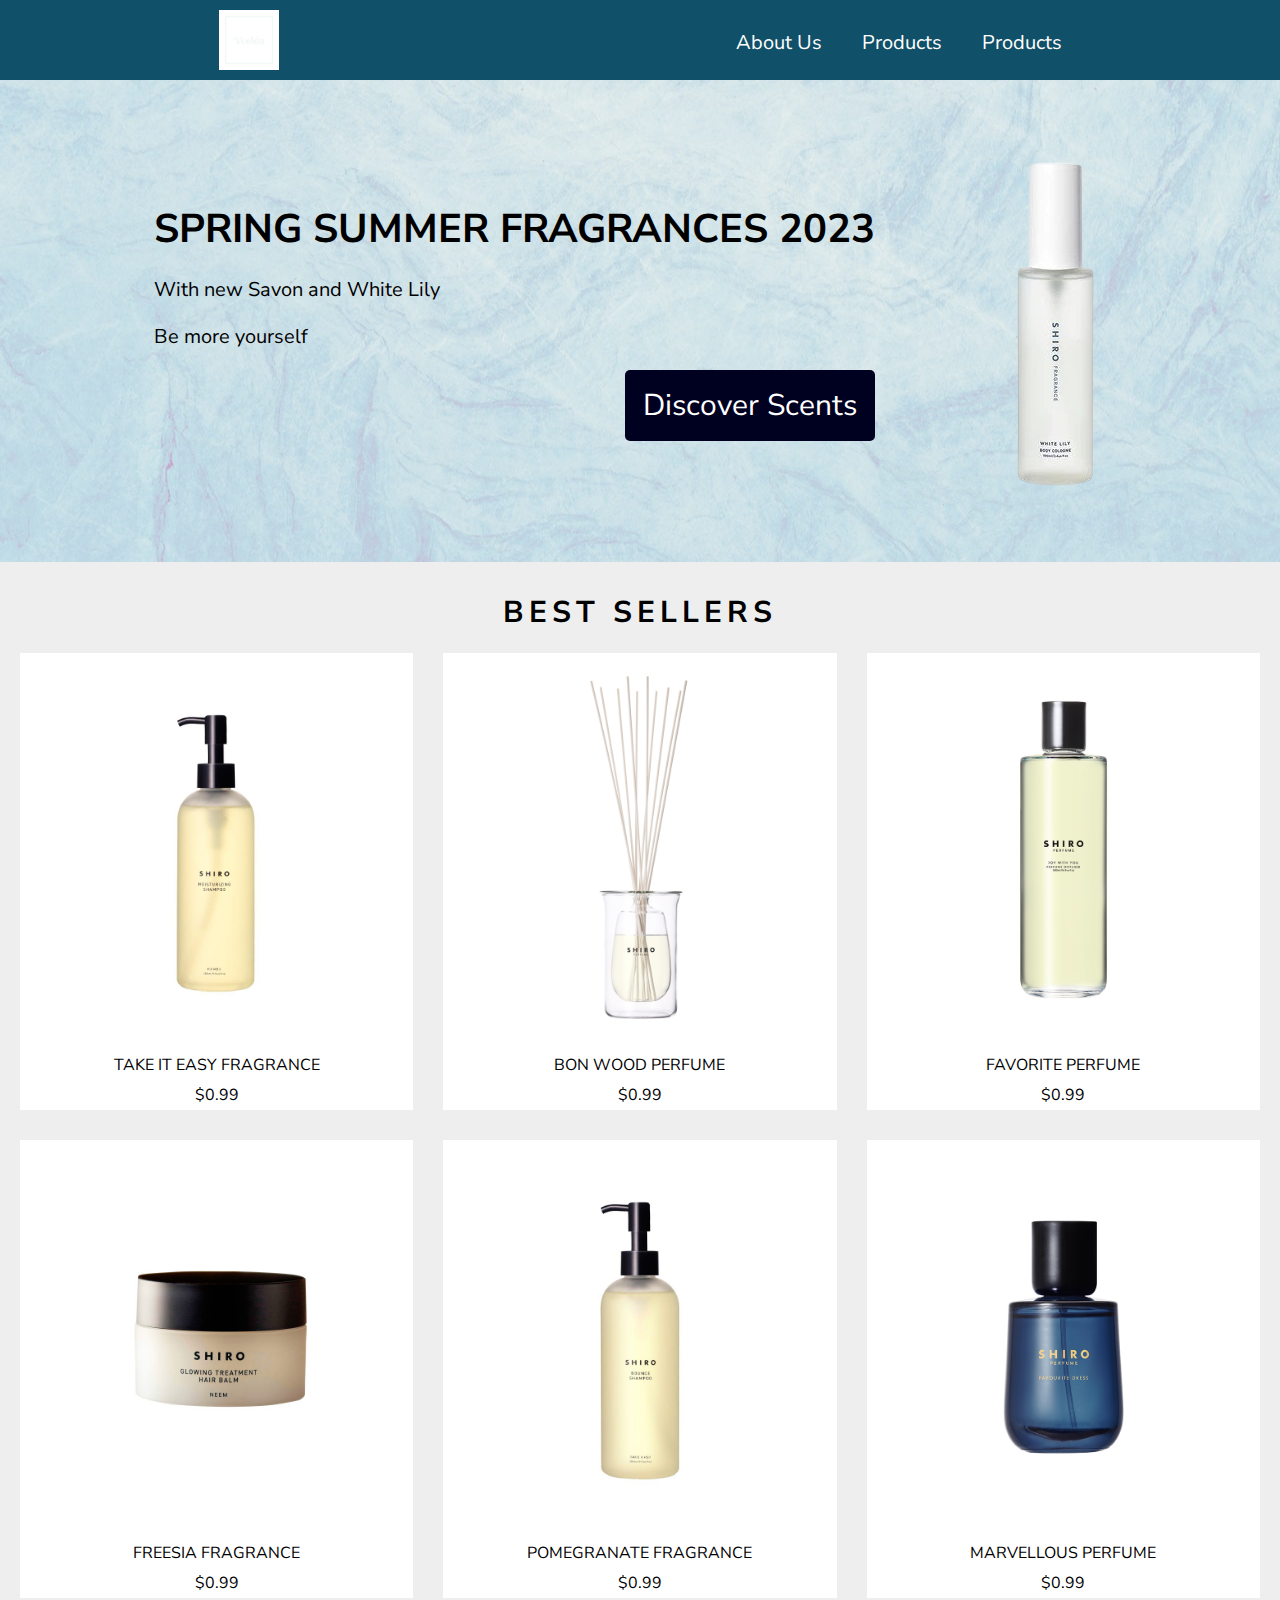
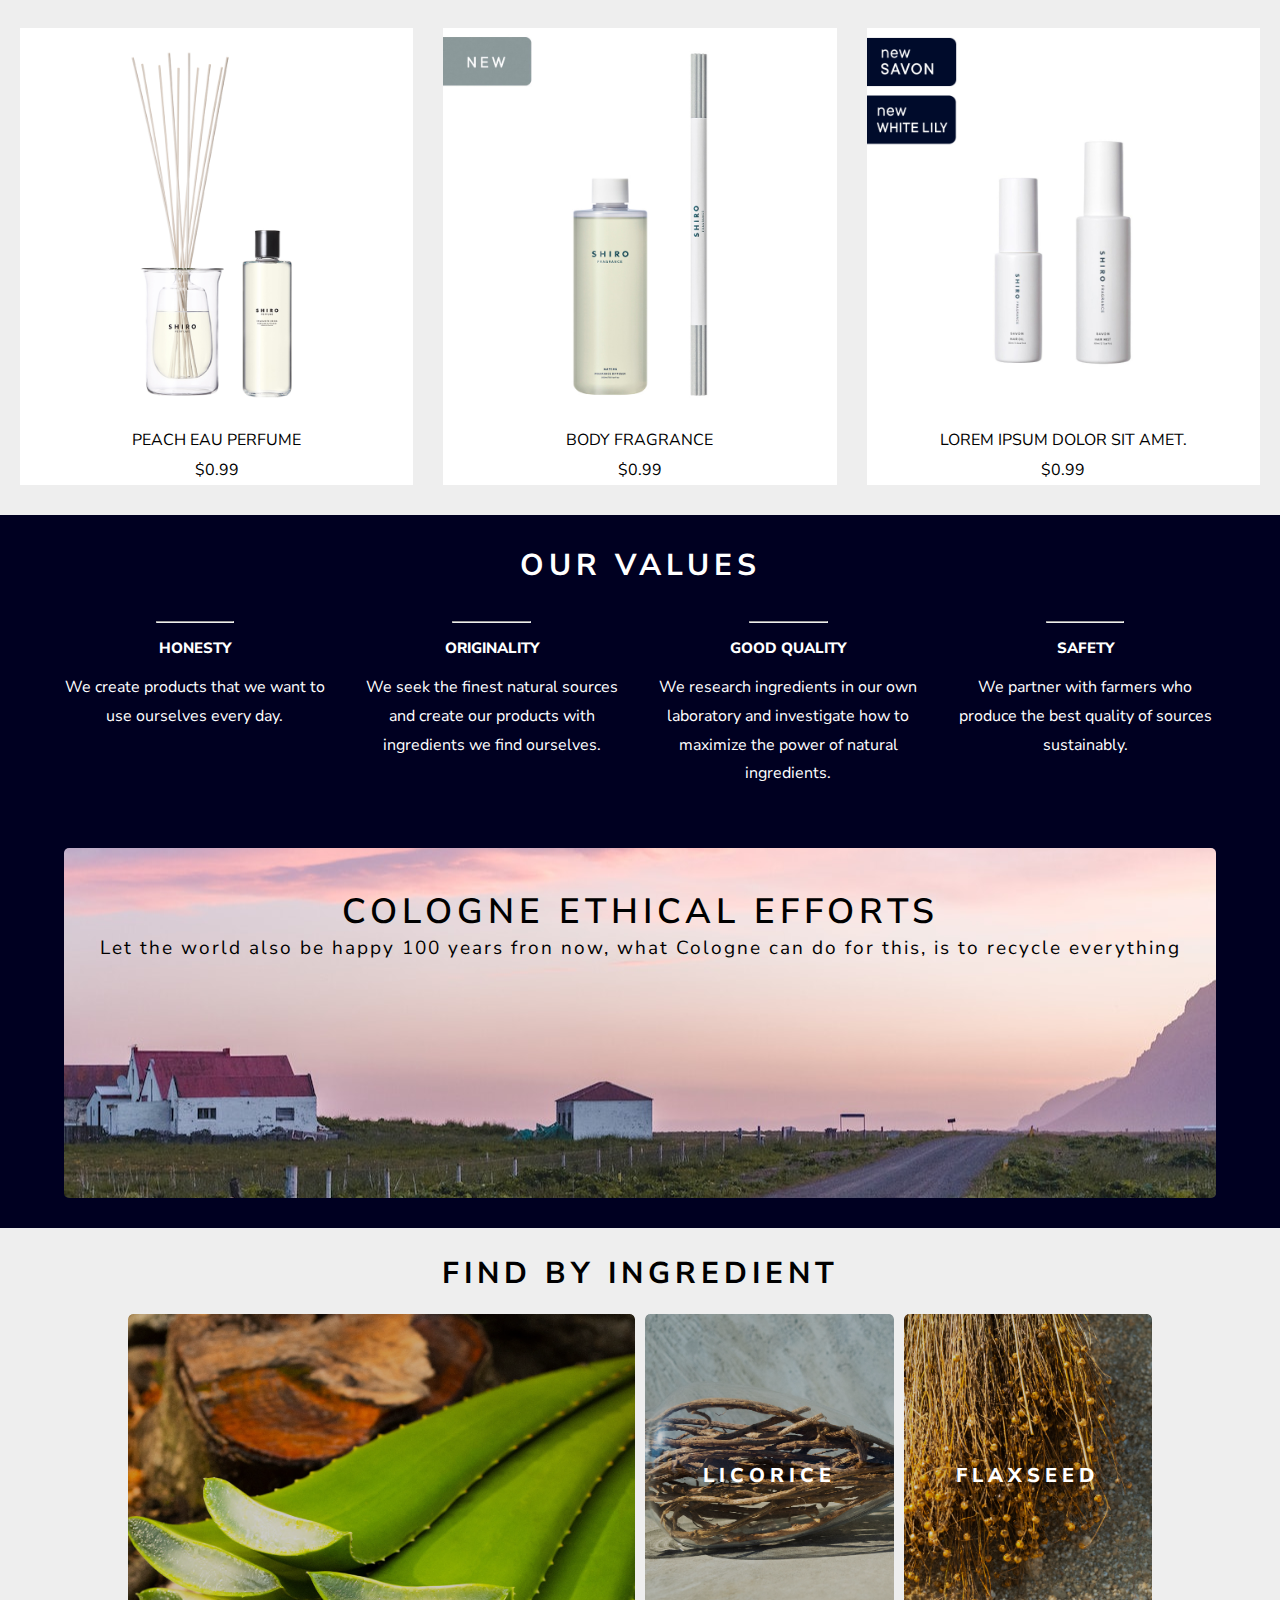
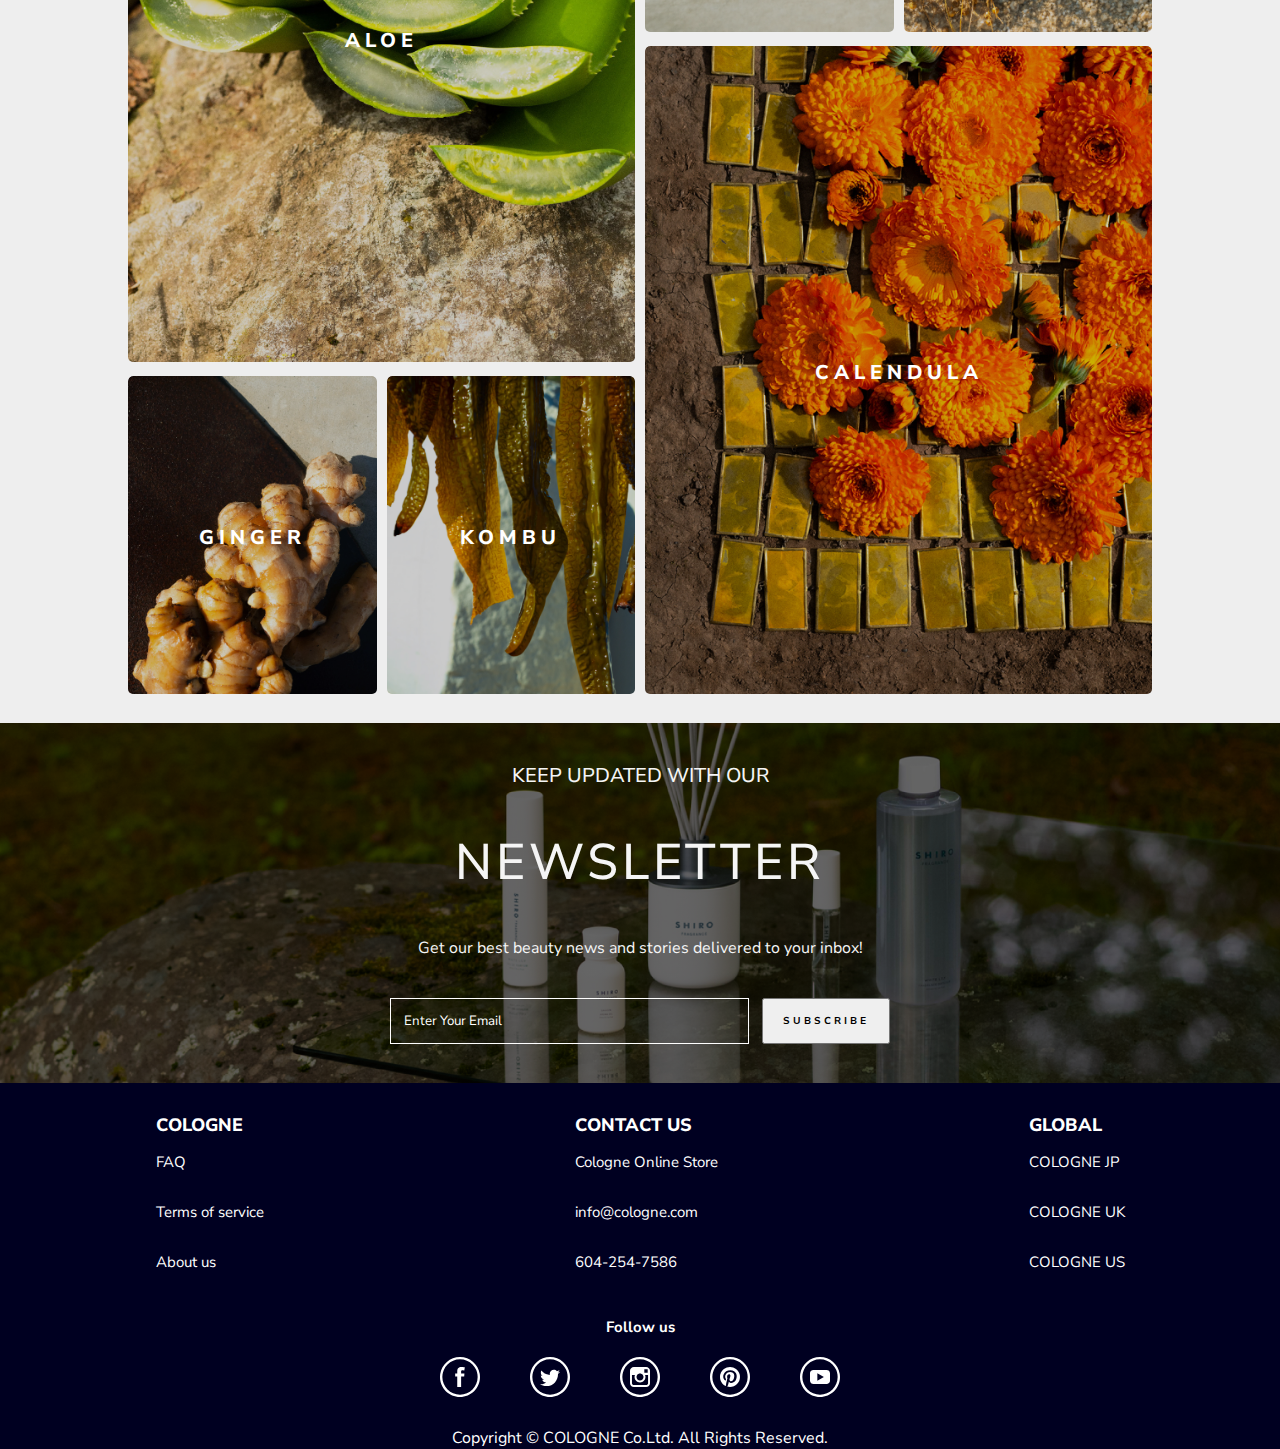
==== commit a98464f6: "K homepage and products page finished" ====
--- a/index.html
+++ b/index.html
@@ -13,8 +13,8 @@
         <img src="img/logo.png" alt="logo">
         <ul>
             <li>About Us</li>
-            <li>Products </li>
-            <li>Products </li>
+            <li>Products</li>
+            <li>Products</li>
         </ul>
     </nav>
     <section class="banner-container">
@@ -31,42 +31,42 @@
         <div class="best-sellers-container">
                 <div class="best item1">
                     <img src="img/products/fragrance/12143.jpg" alt="best seller one">
-                    <p class="best-title">Lorem ipsum dolor sit amet.</p>
+                    <p class="best-title">Take it easy fragrance</p>
                     <p class="best-price">$0.99</p>
                 </div>
                 <div class="best item1">
                     <img src="img/products/perfume/12775.jpg" alt="best seller two">
-                    <p class="best-title">Lorem ipsum dolor sit amet.</p>
+                    <p class="best-title">Bon wood perfume</p>
                     <p class="best-price">$0.99</p>
                 </div>
                 <div class="best item1">
                     <img src="img/products/perfume/12785.jpg" alt="best seller three">
-                    <p class="best-title">Lorem ipsum dolor sit amet.</p>
+                    <p class="best-title">Favorite perfume</p>
                     <p class="best-price">$0.99</p>
                 </div>
                 <div class="best item1">
                     <img src="img/products/fragrance/12423.jpg" alt="best seller four">
-                    <p class="best-title">Lorem ipsum dolor sit amet.</p>
+                    <p class="best-title">Freesia fragrance</p>
                     <p class="best-price">$0.99</p>
                 </div>
                 <div class="best item1">
                     <img src="img/products/fragrance/12155.jpg" alt="best seller five">
-                    <p class="best-title">Lorem ipsum dolor sit amet.</p>
+                    <p class="best-title">Pomegranate fragrance</p>
                     <p class="best-price">$0.99</p>
                 </div>
                 <div class="best item1">
                     <img src="img/products/perfume/12786.jpg" alt="best seller six">
-                    <p class="best-title">Lorem ipsum dolor sit amet.</p>
+                    <p class="best-title">Marvellous perfume</p>
                     <p class="best-price">$0.99</p>
                 </div>
                 <div class="best item1">
                     <img src="img/products/perfume/12822.jpg" alt="best seller seven">
-                    <p class="best-title">Lorem ipsum dolor sit amet.</p>
+                    <p class="best-title">Peach eau perfume</p>
                     <p class="best-price">$0.99</p>
                 </div>
                 <div class="best item1">
                     <img src="img/products/fragrance/12926.jpg" alt="best seller eight">
-                    <p class="best-title">Lorem ipsum dolor sit amet.</p>
+                    <p class="best-title">Body fragrance</p>
                     <p class="best-price">$0.99</p>
                 </div>
                 <div class="best item1">
@@ -113,39 +113,27 @@
         <div class="home-gallery">
             <div class="gallery item1">
                 <img class="gallery-img" src="img/ingredients/aloe-pc.jpg" alt="ingredient one">
-                <div class="gallery-text">
-                    <p class="ing-text">Lorem ipsum</p>
-                </div>
+                <p class="ing-text">Aloe</p>
             </div>
             <div class="gallery item2">
                 <img class="gallery-img" src="img/ingredients/licorice-pc.jpg" alt="ingredient two">
-                <div class="gallery-text">
-                    <p class="ing-text">Lorem ipsum</p>
-                </div>
+                <p class="ing-text">Licorice</p>
             </div>
             <div class="gallery item3">
                 <img class="gallery-img" src="img/ingredients/flaxseed-pc.jpg" alt="ingredient three">
-                <div class="gallery-text">
-                    <p class="ing-text">Lorem ipsum</p>
-                </div>
+                <p class="ing-text">Flaxseed</p>
             </div>
             <div class="gallery item4">
                 <img class="gallery-img" src="img/ingredients/crendura-pc.jpg" alt="ingredient four">
-                <div class="gallery-text">
-                    <p class="ing-text">Lorem ipsum</p>
-                </div>
+                <p class="ing-text">Calendula</p>
             </div>
             <div class="gallery item5">
                 <img class="gallery-img" src="img/ingredients/ginger-pc.jpg" alt="ingredient five">
-                <div class="gallery-text">
-                    <p class="ing-text">Lorem ipsum</p>
-                </div>
+                <p class="ing-text">Ginger</p>
             </div>
             <div class="gallery item6">
                 <img class="gallery-img" src="img/ingredients/kombu-pc.jpg" alt="ingredient six">
-                <div class="gallery-text">
-                    <p class="ing-text">Lorem ipsum</p>
-                </div>
+                <p class="ing-text">Kombu</p>
             </div>
         </div>
     </section>
--- a/css/home-page.css
+++ b/css/home-page.css
@@ -40,6 +40,17 @@
 }
 
 /* BEST SELLERS */
+.best-sellers {
+    padding: 3rem 0;
+}
+.best-sellers > h1 {
+        font-size: 3rem;
+        text-transform: uppercase;
+        letter-spacing: 0.5rem;
+        text-align: center;
+        padding: 0 0 2rem 0;
+}
+
 .best-sellers-container {
     display: grid;
     grid-template-columns: repeat(auto-fit, minmax(15rem, 1fr));
@@ -49,12 +60,14 @@
     padding: 0 2rem;
 }
 
-.best-sellers > h1 {
-        font-size: 3rem;
-        text-transform: uppercase;
-        letter-spacing: 0.5rem;
-        text-align: center;
-        padding: 2rem 0;
+.best {
+    background-color: white;
+    text-align: center;
+}
+
+.best > p {
+    padding: 0.4rem 0;
+    text-transform: uppercase;
 }
 
 .best > img {
@@ -143,18 +156,17 @@
 
 }
 
-.gallery-text {
+.ing-text {
     position: absolute;
     top: 50%;
     left: 50%;
     transform:translate(-50%, -50%); 
-}
-
-.ing-text {
     color: white;
     font-size: 2rem;
     font-weight: 800;
     text-align: center;
+    text-transform: uppercase;
+    letter-spacing: 0.5rem;
 }
 
 .item1 {
@@ -264,6 +276,9 @@
     .home-gallery {
         grid-template-columns: repeat(3, 1fr);
     }
+    .gallery-img {
+        filter: brightness(60%);
+    }
     .item1 {
         grid-column: span 2;
         grid-row: span 2;
@@ -301,6 +316,9 @@
     }
     .home-gallery {
         grid-template-columns: 1fr;
+    }
+    .gallery-img {
+        filter: brightness(60%);
     }
     .item1 {
         grid-column: span 1;
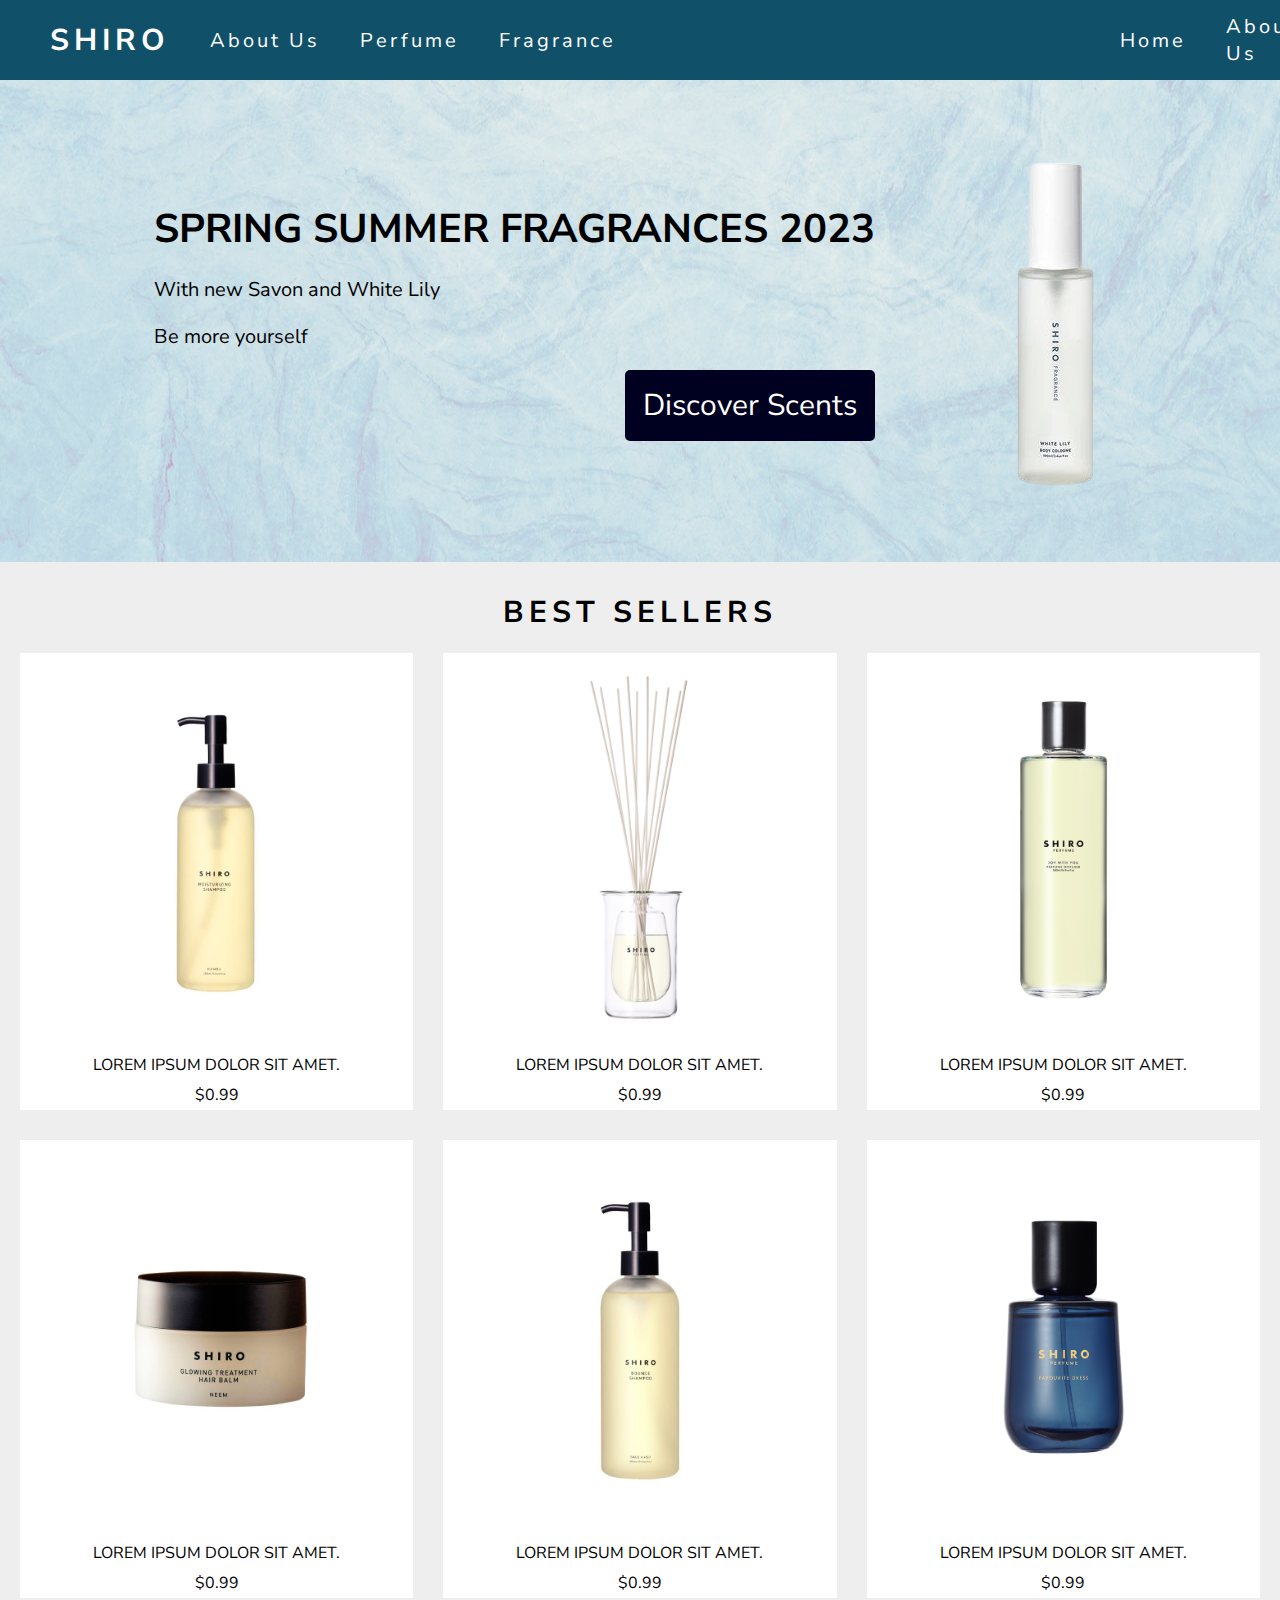
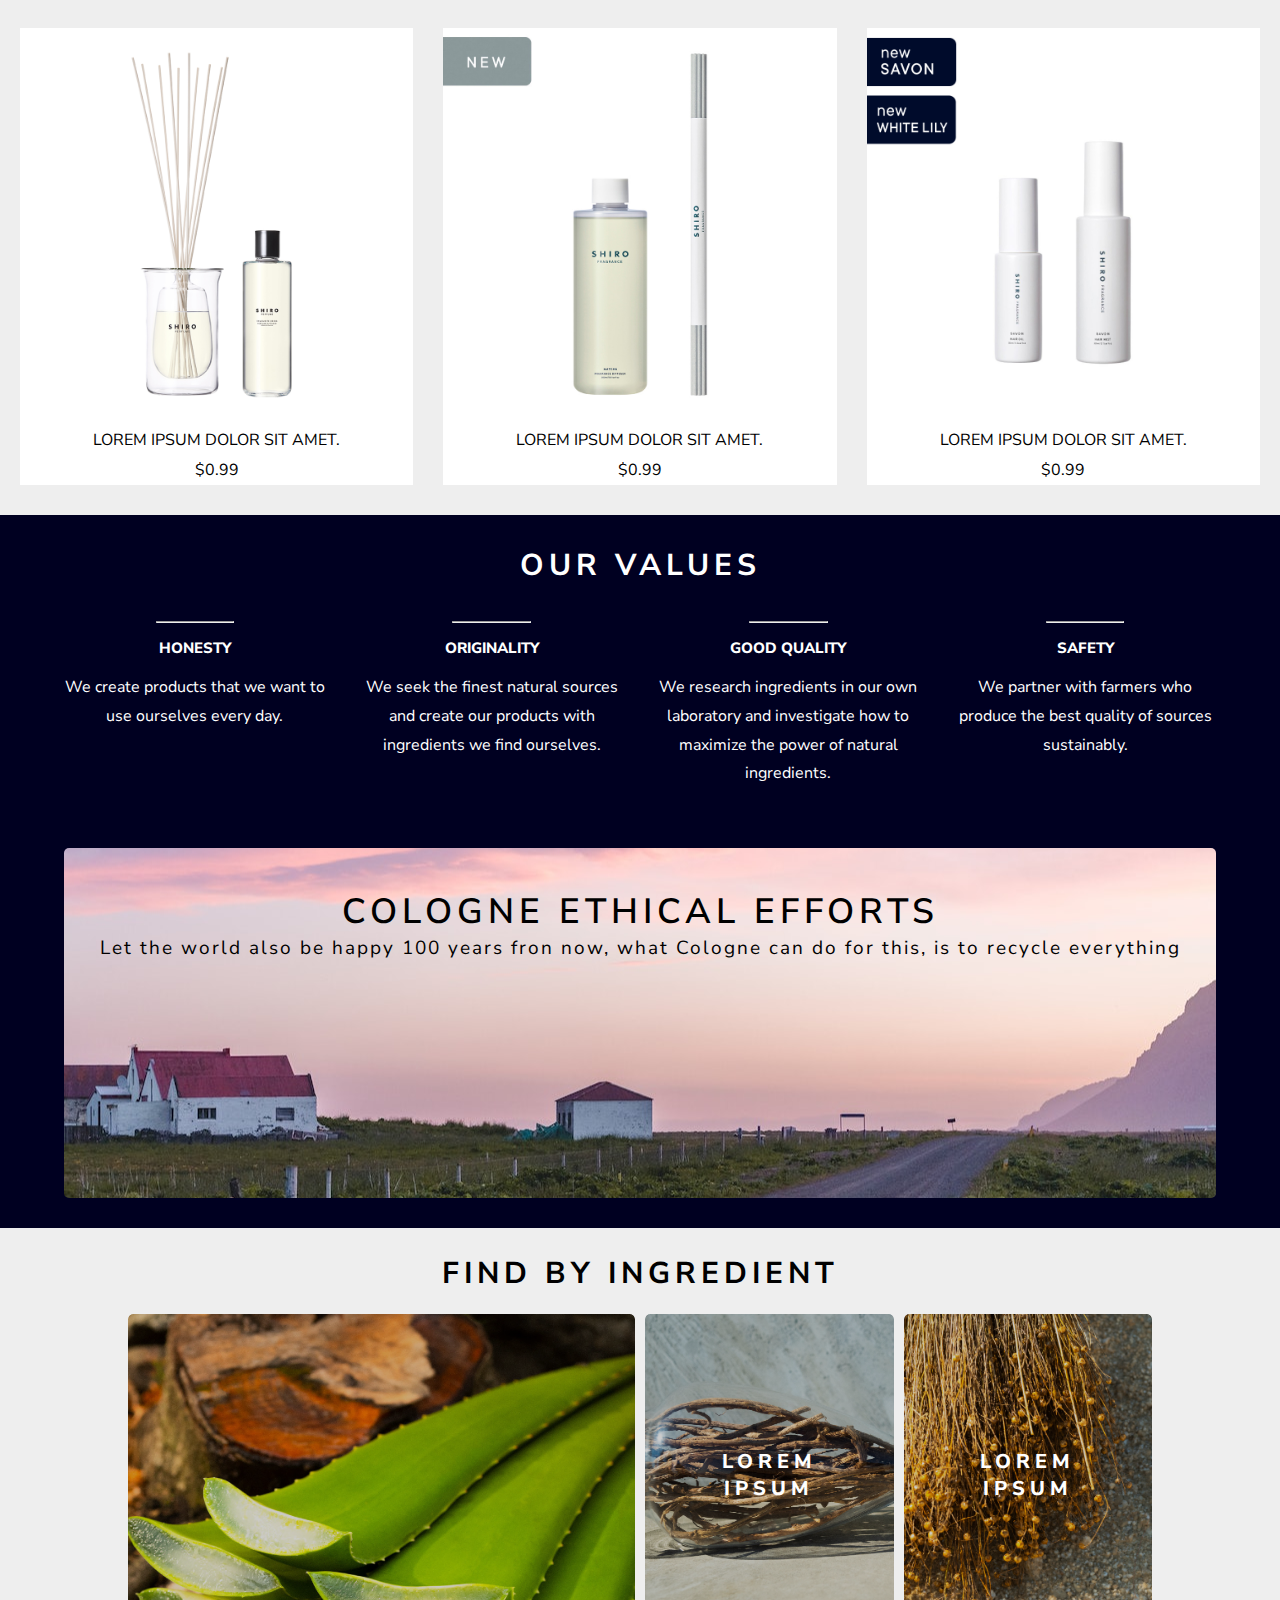
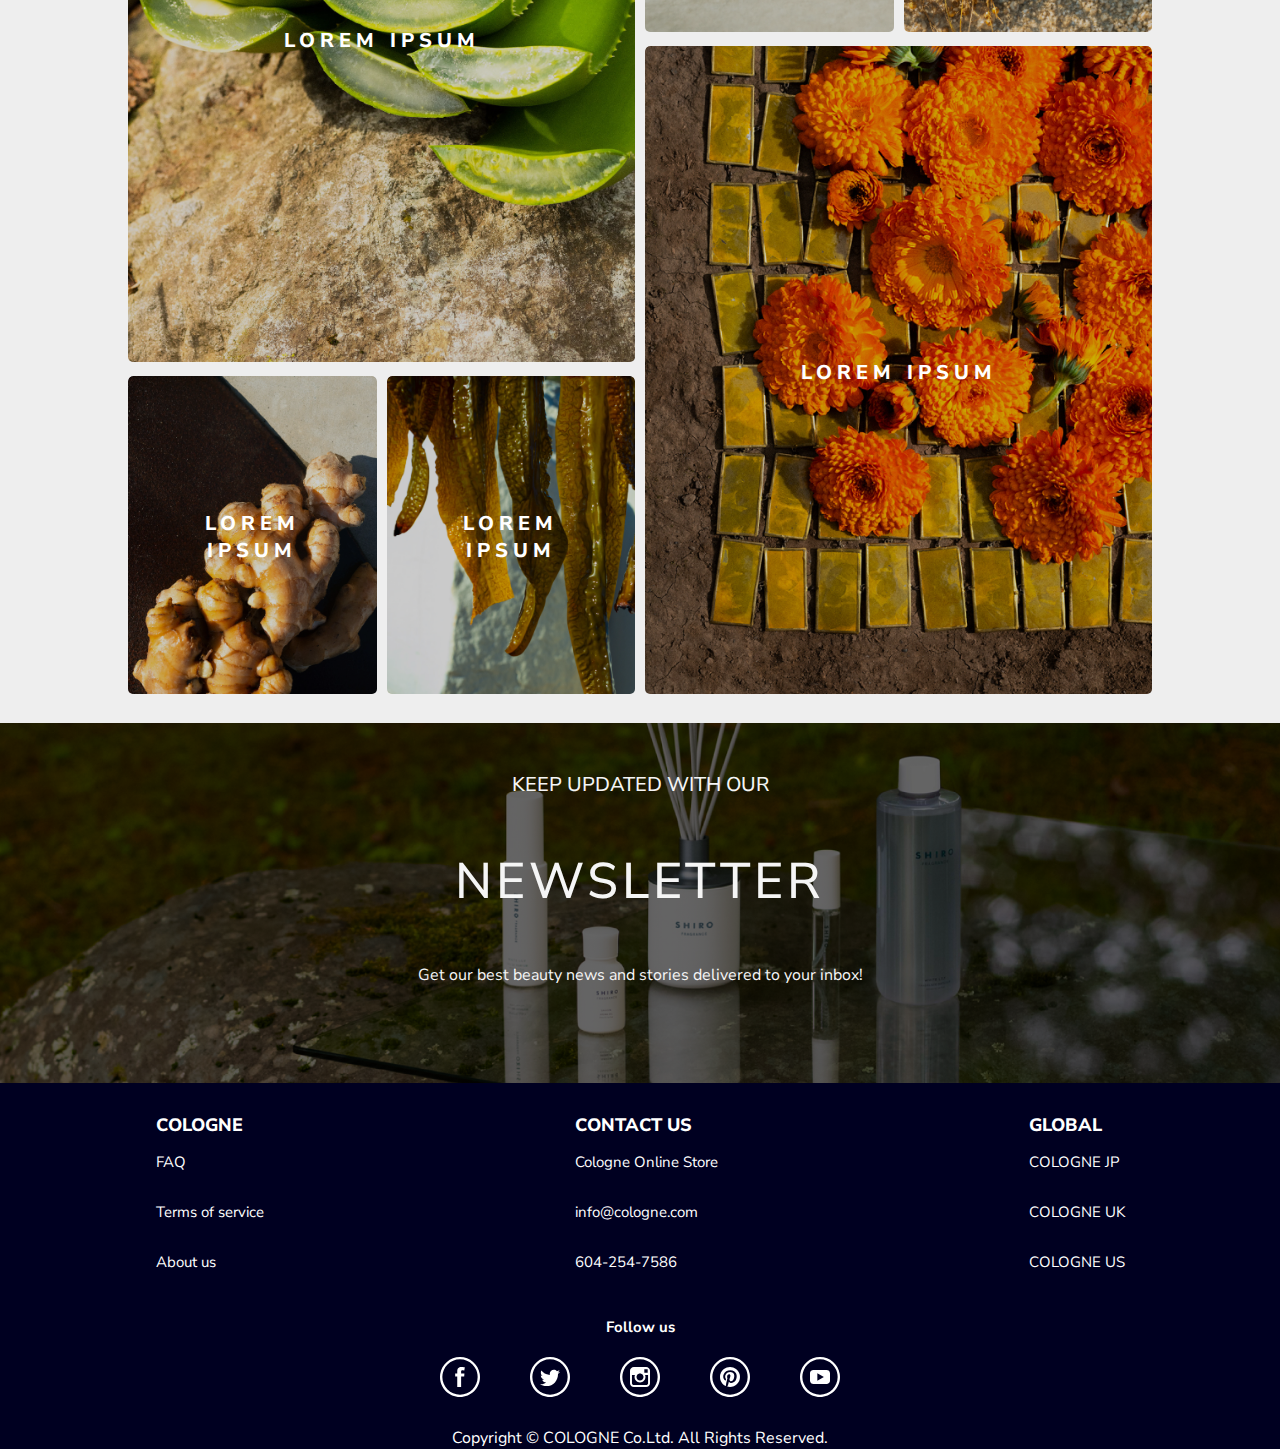
==== commit 2bc1f200: "M navbar changed" ====
--- a/index.html
+++ b/index.html
@@ -10,11 +10,19 @@
 </head>
 <body>
     <nav class="navcontainer">
-        <img src="img/logo.png" alt="logo">
+        <h1><a href="../index.html" class="menulist">SHIRO</a></h1>
         <ul>
+            <li><a href="aboutus.html" class="menulist">About Us</a></li>
+            <li><a href="products.html" class="menulist">Perfume</a></li>
+            <li><a href="products.html" class="menulist">Fragrance</a></li>
+        </ul>
+        <input type="checkbox" id="menu">
+        <label for="menu" id="menuicon">三</label>
+        <ul class="burger">
+            <li>Home</li>
             <li>About Us</li>
-            <li>Products</li>
-            <li>Products</li>
+            <li>Perfume</li>
+            <li>Fragrance</li>
         </ul>
     </nav>
     <section class="banner-container">
@@ -31,42 +39,42 @@
         <div class="best-sellers-container">
                 <div class="best item1">
                     <img src="img/products/fragrance/12143.jpg" alt="best seller one">
-                    <p class="best-title">Take it easy fragrance</p>
+                    <p class="best-title">Lorem ipsum dolor sit amet.</p>
                     <p class="best-price">$0.99</p>
                 </div>
                 <div class="best item1">
                     <img src="img/products/perfume/12775.jpg" alt="best seller two">
-                    <p class="best-title">Bon wood perfume</p>
+                    <p class="best-title">Lorem ipsum dolor sit amet.</p>
                     <p class="best-price">$0.99</p>
                 </div>
                 <div class="best item1">
                     <img src="img/products/perfume/12785.jpg" alt="best seller three">
-                    <p class="best-title">Favorite perfume</p>
+                    <p class="best-title">Lorem ipsum dolor sit amet.</p>
                     <p class="best-price">$0.99</p>
                 </div>
                 <div class="best item1">
                     <img src="img/products/fragrance/12423.jpg" alt="best seller four">
-                    <p class="best-title">Freesia fragrance</p>
+                    <p class="best-title">Lorem ipsum dolor sit amet.</p>
                     <p class="best-price">$0.99</p>
                 </div>
                 <div class="best item1">
                     <img src="img/products/fragrance/12155.jpg" alt="best seller five">
-                    <p class="best-title">Pomegranate fragrance</p>
+                    <p class="best-title">Lorem ipsum dolor sit amet.</p>
                     <p class="best-price">$0.99</p>
                 </div>
                 <div class="best item1">
                     <img src="img/products/perfume/12786.jpg" alt="best seller six">
-                    <p class="best-title">Marvellous perfume</p>
+                    <p class="best-title">Lorem ipsum dolor sit amet.</p>
                     <p class="best-price">$0.99</p>
                 </div>
                 <div class="best item1">
                     <img src="img/products/perfume/12822.jpg" alt="best seller seven">
-                    <p class="best-title">Peach eau perfume</p>
+                    <p class="best-title">Lorem ipsum dolor sit amet.</p>
                     <p class="best-price">$0.99</p>
                 </div>
                 <div class="best item1">
                     <img src="img/products/fragrance/12926.jpg" alt="best seller eight">
-                    <p class="best-title">Body fragrance</p>
+                    <p class="best-title">Lorem ipsum dolor sit amet.</p>
                     <p class="best-price">$0.99</p>
                 </div>
                 <div class="best item1">
@@ -113,27 +121,39 @@
         <div class="home-gallery">
             <div class="gallery item1">
                 <img class="gallery-img" src="img/ingredients/aloe-pc.jpg" alt="ingredient one">
-                <p class="ing-text">Aloe</p>
+                <div class="gallery-text">
+                    <p class="ing-text">Lorem ipsum</p>
+                </div>
             </div>
             <div class="gallery item2">
                 <img class="gallery-img" src="img/ingredients/licorice-pc.jpg" alt="ingredient two">
-                <p class="ing-text">Licorice</p>
+                <div class="gallery-text">
+                    <p class="ing-text">Lorem ipsum</p>
+                </div>
             </div>
             <div class="gallery item3">
                 <img class="gallery-img" src="img/ingredients/flaxseed-pc.jpg" alt="ingredient three">
-                <p class="ing-text">Flaxseed</p>
+                <div class="gallery-text">
+                    <p class="ing-text">Lorem ipsum</p>
+                </div>
             </div>
             <div class="gallery item4">
                 <img class="gallery-img" src="img/ingredients/crendura-pc.jpg" alt="ingredient four">
-                <p class="ing-text">Calendula</p>
+                <div class="gallery-text">
+                    <p class="ing-text">Lorem ipsum</p>
+                </div>
             </div>
             <div class="gallery item5">
                 <img class="gallery-img" src="img/ingredients/ginger-pc.jpg" alt="ingredient five">
-                <p class="ing-text">Ginger</p>
+                <div class="gallery-text">
+                    <p class="ing-text">Lorem ipsum</p>
+                </div>
             </div>
             <div class="gallery item6">
                 <img class="gallery-img" src="img/ingredients/kombu-pc.jpg" alt="ingredient six">
-                <p class="ing-text">Kombu</p>
+                <div class="gallery-text">
+                    <p class="ing-text">Lorem ipsum</p>
+                </div>
             </div>
         </div>
     </section>
--- a/css/style.css
+++ b/css/style.css
@@ -35,7 +35,7 @@
 /*-----------------------navigation----------------------------*/
 .navcontainer{
     display: flex;
-    justify-content: space-around;
+    align-items: center;
     background-color: rgb(17, 80, 105);
     padding: 10px;
     height: 80px;
@@ -43,7 +43,10 @@
 
 .navcontainer h1{
     color: white;
-    letter-spacing: 0.6em;
+    padding-left: 40px;
+    font-size: 30px;
+    letter-spacing: 5px;
+    font-family: system-ui, -apple-system, BlinkMacSystemFont, 'Segoe UI', Roboto, Oxygen, Ubuntu, Cantarell, 'Open Sans', 'Helvetica Neue', sans-serif;
 }
 
 .navcontainer ul{
@@ -54,46 +57,69 @@
 
 .navcontainer li{
     list-style-type: none;
+    letter-spacing: 3px;
     color: white;
     padding-left: 40px;
-    padding-top: 5px;
 }
 
-@media (max-width: 1020px) and (min-width: 768px){
-    .navcontainer img {
-        margin-right: 30px;
-    }
+.menulist{
+    text-decoration: none;
+    color: white;
 }
 
-@media (max-width:480px){
-    .navcontainer img{
-        margin-right: 20px;
+.navcontainer label{
+    display: none;
+}
+
+.burger{
+    display: none;
+    position: absolute;
+    right: 0%;
+    width: 200px;
+}
+
+.input:hover ~ .burger{
+    display: block;
+    position: absolute;
+    right: 10%;
+}
+
+input{
+    display: none;
+}
+
+label {
+    box-sizing: border-box;
+    display: inline-block;
+    border-radius: 5px;
+    width: 30px;
+    height: 30px;
+    line-height: 30px;
+    font-weight: bold;
+    text-align: center;
+    user-select: none;
+}
+
+@media (max-width:426px){
+    .navcontainer {
+        
     }
     .navcontainer h1{
-        padding-top: 10px;
-        letter-spacing: 0.4rem;
+        text-align: center;
+        padding-left: 0px;
+        font-size: 21px;
+        letter-spacing: 3.5px;
+        margin: 0 auto;
+    }
+    .navcontainer ul{
+        display: none;
+    }   
+   
+    .menuicon{
+        display: inline;
     }
 
-    .navcontainer li{
-        padding-left: 20px;
-        padding-top: 5px;
-    }   
-}
 
-
-@media (max-width: 390px){
-    .navcontainer img{
-        margin: 0px, 10px;
-    }
-    .navcontainer h1{
-        padding-top: 10px;
-        letter-spacing: 0.3rem;
-    }
-
-    .navcontainer li{
-        padding-left: 8px;
-        padding-top: 5px;
-    }
 }
 
 /* FOOTER */
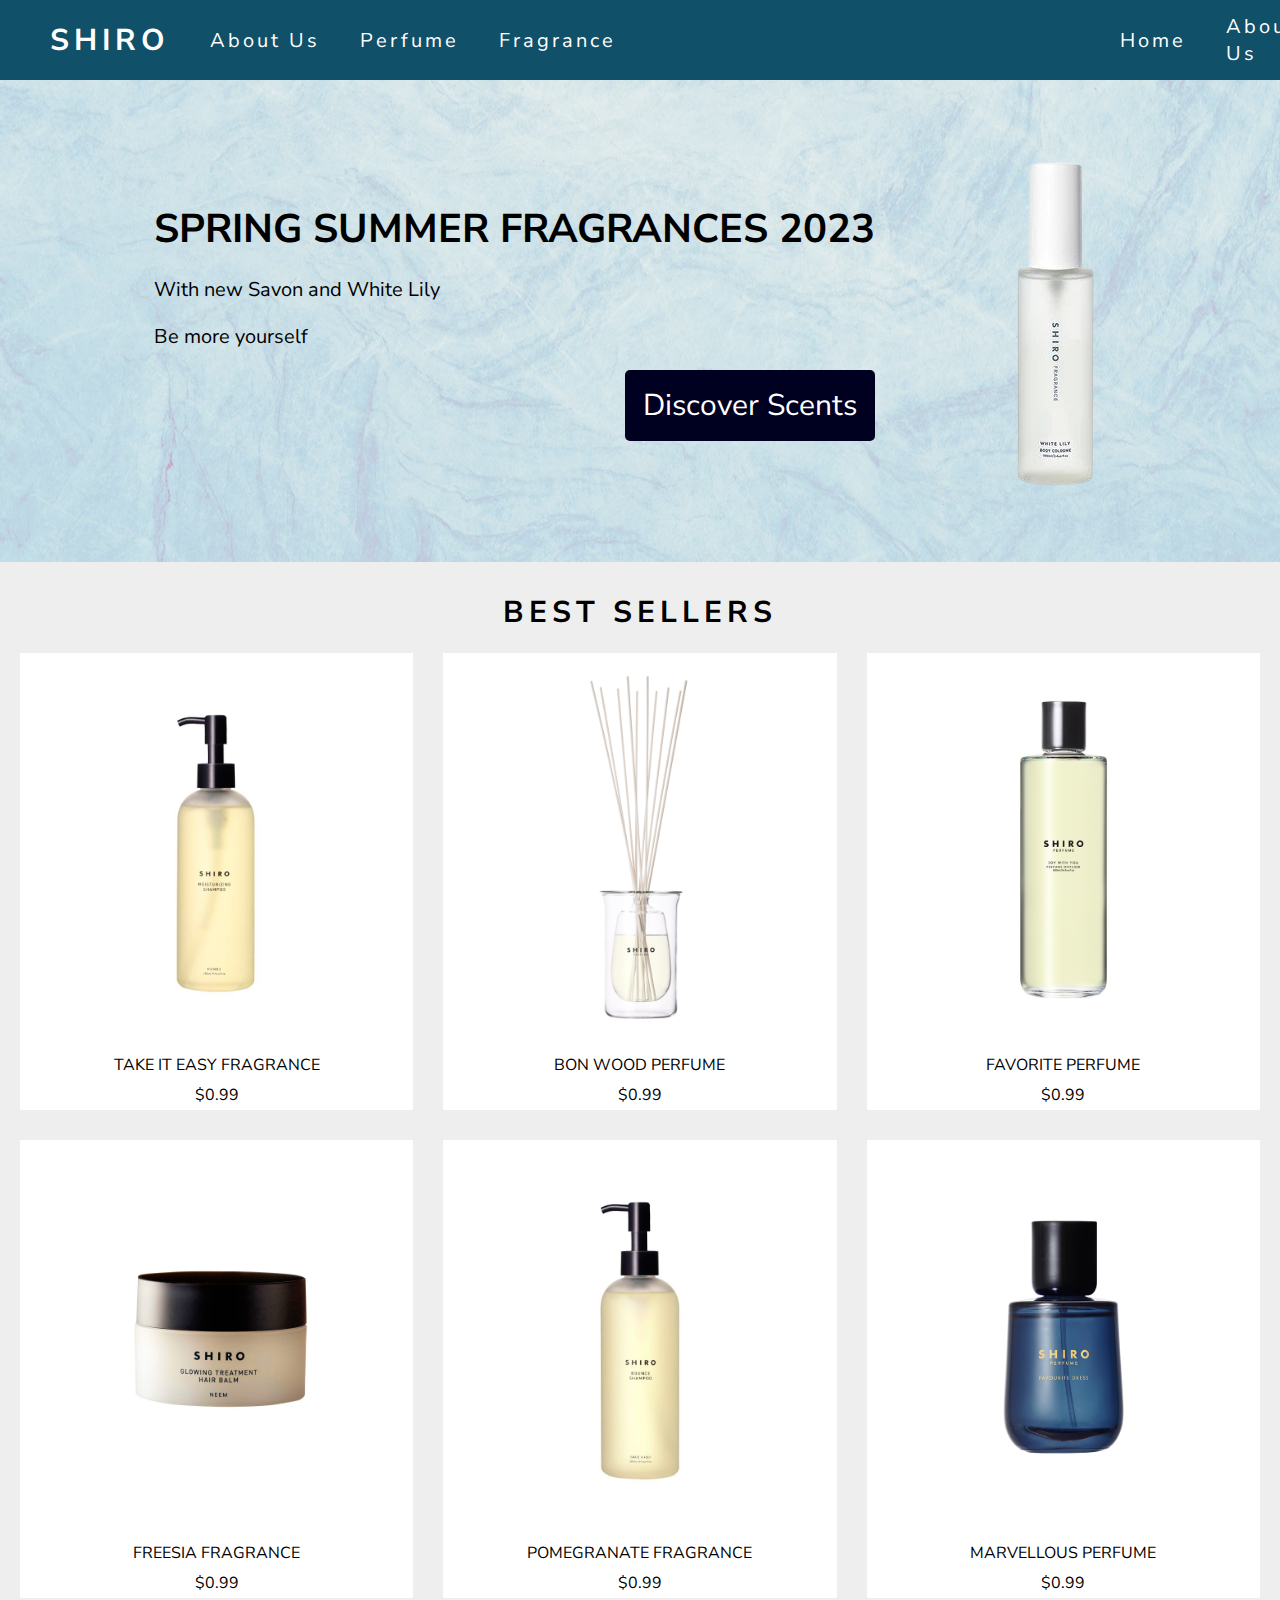
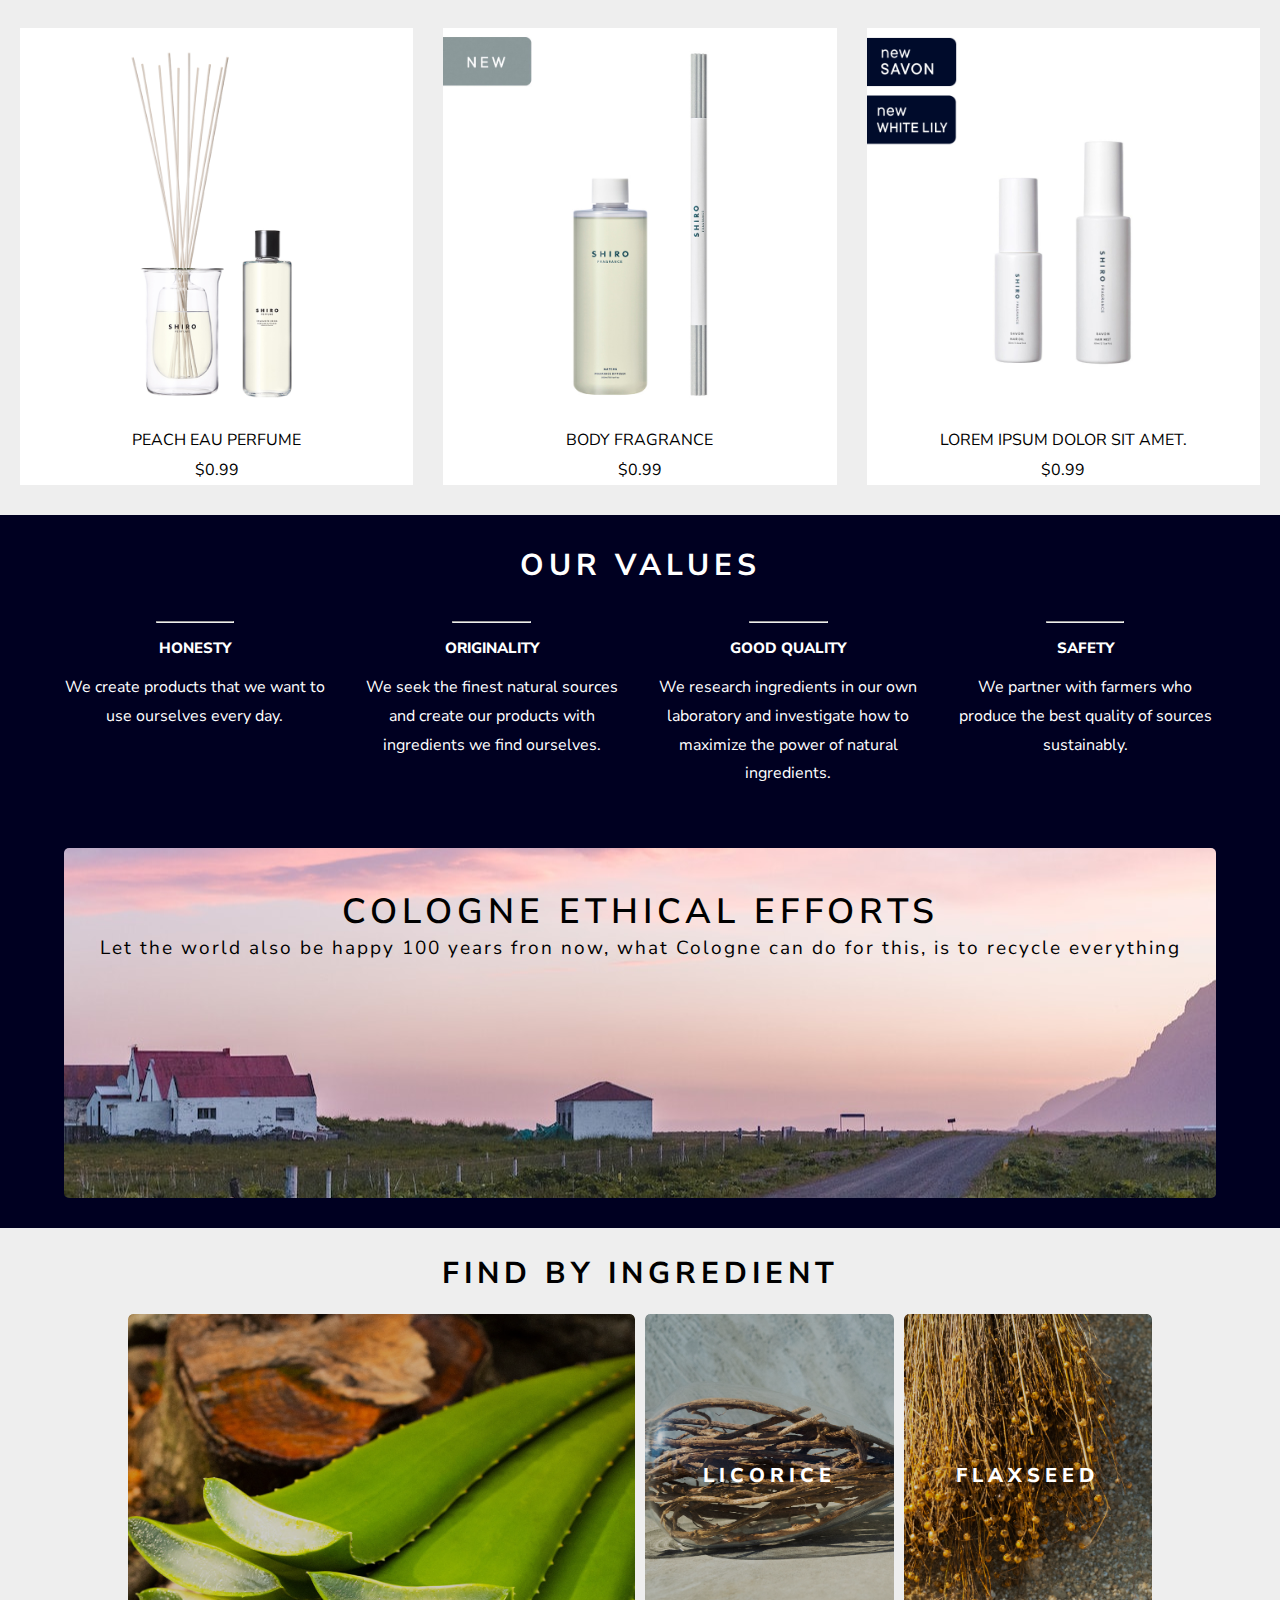
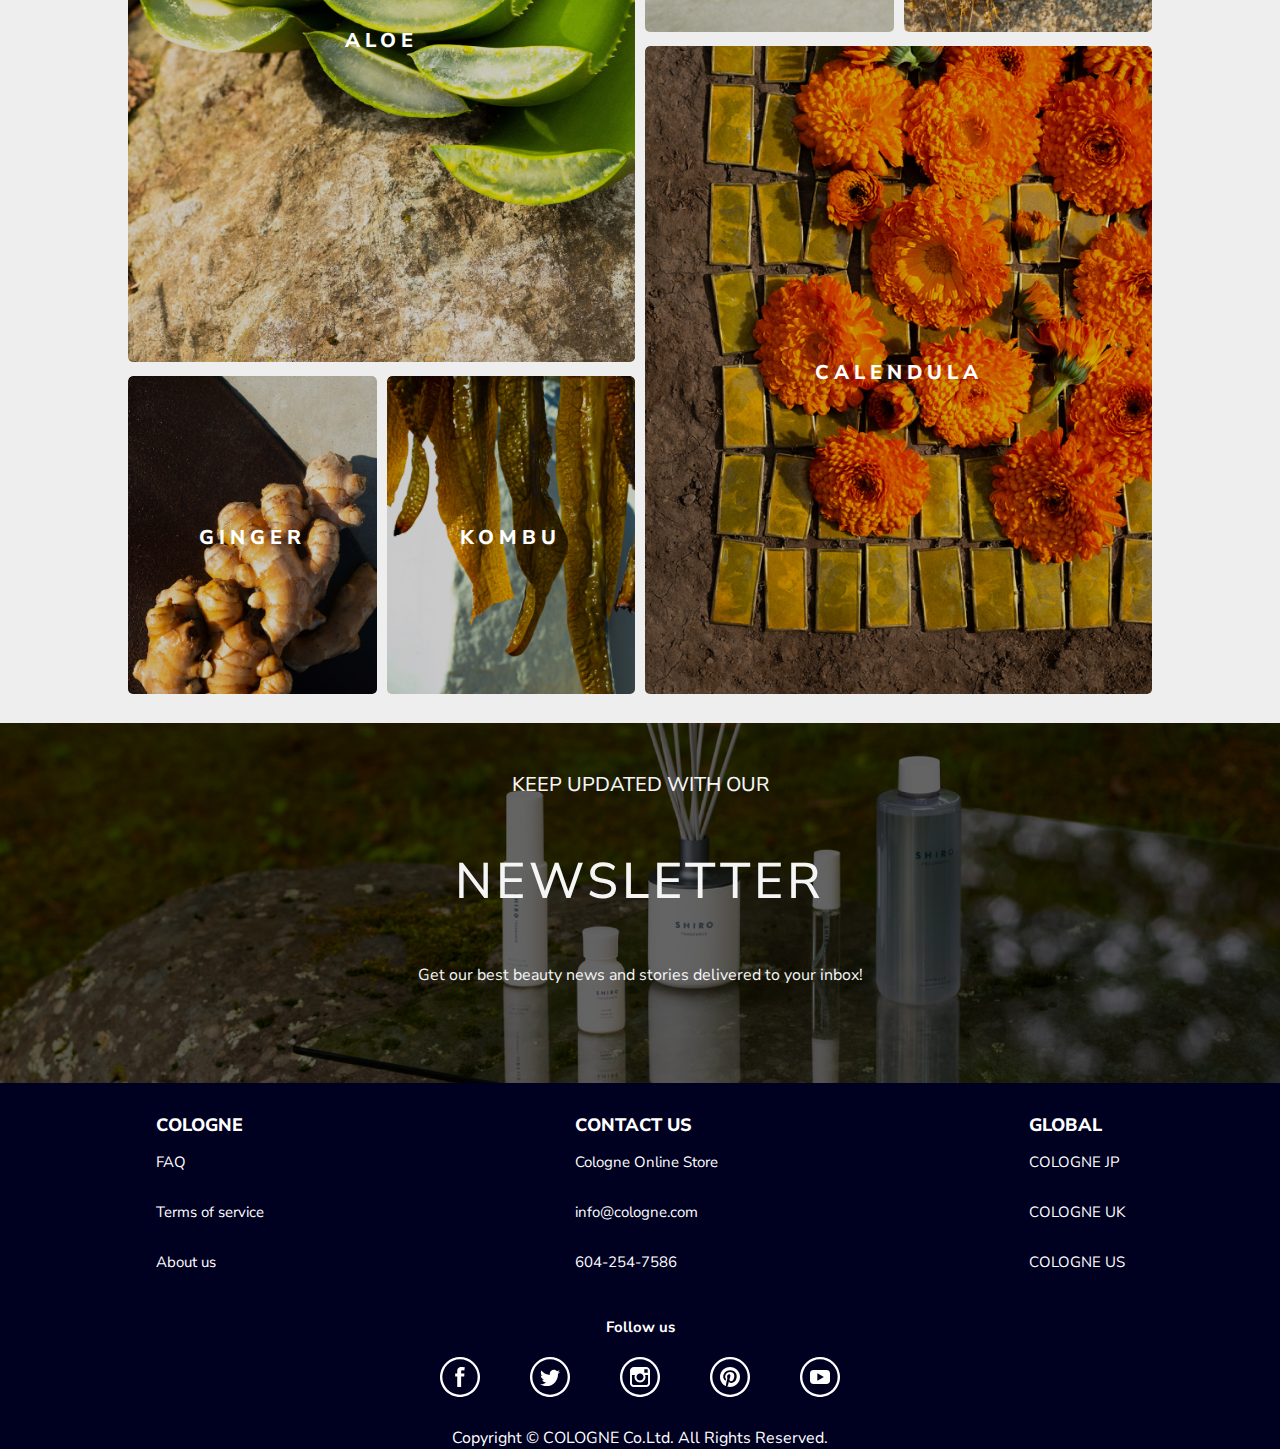
==== commit c199b045: "Merge branch 'main' of github.com:KennyAle/responsive-grid-showcase" ====
--- a/index.html
+++ b/index.html
@@ -21,7 +21,7 @@
         <ul class="burger">
             <li>Home</li>
             <li>About Us</li>
-            <li>Perfume</li>
+            <li>Perfume </li>
             <li>Fragrance</li>
         </ul>
     </nav>
@@ -39,42 +39,42 @@
         <div class="best-sellers-container">
                 <div class="best item1">
                     <img src="img/products/fragrance/12143.jpg" alt="best seller one">
-                    <p class="best-title">Lorem ipsum dolor sit amet.</p>
+                    <p class="best-title">Take it easy fragrance</p>
                     <p class="best-price">$0.99</p>
                 </div>
                 <div class="best item1">
                     <img src="img/products/perfume/12775.jpg" alt="best seller two">
-                    <p class="best-title">Lorem ipsum dolor sit amet.</p>
+                    <p class="best-title">Bon wood perfume</p>
                     <p class="best-price">$0.99</p>
                 </div>
                 <div class="best item1">
                     <img src="img/products/perfume/12785.jpg" alt="best seller three">
-                    <p class="best-title">Lorem ipsum dolor sit amet.</p>
+                    <p class="best-title">Favorite perfume</p>
                     <p class="best-price">$0.99</p>
                 </div>
                 <div class="best item1">
                     <img src="img/products/fragrance/12423.jpg" alt="best seller four">
-                    <p class="best-title">Lorem ipsum dolor sit amet.</p>
+                    <p class="best-title">Freesia fragrance</p>
                     <p class="best-price">$0.99</p>
                 </div>
                 <div class="best item1">
                     <img src="img/products/fragrance/12155.jpg" alt="best seller five">
-                    <p class="best-title">Lorem ipsum dolor sit amet.</p>
+                    <p class="best-title">Pomegranate fragrance</p>
                     <p class="best-price">$0.99</p>
                 </div>
                 <div class="best item1">
                     <img src="img/products/perfume/12786.jpg" alt="best seller six">
-                    <p class="best-title">Lorem ipsum dolor sit amet.</p>
+                    <p class="best-title">Marvellous perfume</p>
                     <p class="best-price">$0.99</p>
                 </div>
                 <div class="best item1">
                     <img src="img/products/perfume/12822.jpg" alt="best seller seven">
-                    <p class="best-title">Lorem ipsum dolor sit amet.</p>
+                    <p class="best-title">Peach eau perfume</p>
                     <p class="best-price">$0.99</p>
                 </div>
                 <div class="best item1">
                     <img src="img/products/fragrance/12926.jpg" alt="best seller eight">
-                    <p class="best-title">Lorem ipsum dolor sit amet.</p>
+                    <p class="best-title">Body fragrance</p>
                     <p class="best-price">$0.99</p>
                 </div>
                 <div class="best item1">
@@ -121,39 +121,27 @@
         <div class="home-gallery">
             <div class="gallery item1">
                 <img class="gallery-img" src="img/ingredients/aloe-pc.jpg" alt="ingredient one">
-                <div class="gallery-text">
-                    <p class="ing-text">Lorem ipsum</p>
-                </div>
+                <p class="ing-text">Aloe</p>
             </div>
             <div class="gallery item2">
                 <img class="gallery-img" src="img/ingredients/licorice-pc.jpg" alt="ingredient two">
-                <div class="gallery-text">
-                    <p class="ing-text">Lorem ipsum</p>
-                </div>
+                <p class="ing-text">Licorice</p>
             </div>
             <div class="gallery item3">
                 <img class="gallery-img" src="img/ingredients/flaxseed-pc.jpg" alt="ingredient three">
-                <div class="gallery-text">
-                    <p class="ing-text">Lorem ipsum</p>
-                </div>
+                <p class="ing-text">Flaxseed</p>
             </div>
             <div class="gallery item4">
                 <img class="gallery-img" src="img/ingredients/crendura-pc.jpg" alt="ingredient four">
-                <div class="gallery-text">
-                    <p class="ing-text">Lorem ipsum</p>
-                </div>
+                <p class="ing-text">Calendula</p>
             </div>
             <div class="gallery item5">
                 <img class="gallery-img" src="img/ingredients/ginger-pc.jpg" alt="ingredient five">
-                <div class="gallery-text">
-                    <p class="ing-text">Lorem ipsum</p>
-                </div>
+                <p class="ing-text">Ginger</p>
             </div>
             <div class="gallery item6">
                 <img class="gallery-img" src="img/ingredients/kombu-pc.jpg" alt="ingredient six">
-                <div class="gallery-text">
-                    <p class="ing-text">Lorem ipsum</p>
-                </div>
+                <p class="ing-text">Kombu</p>
             </div>
         </div>
     </section>
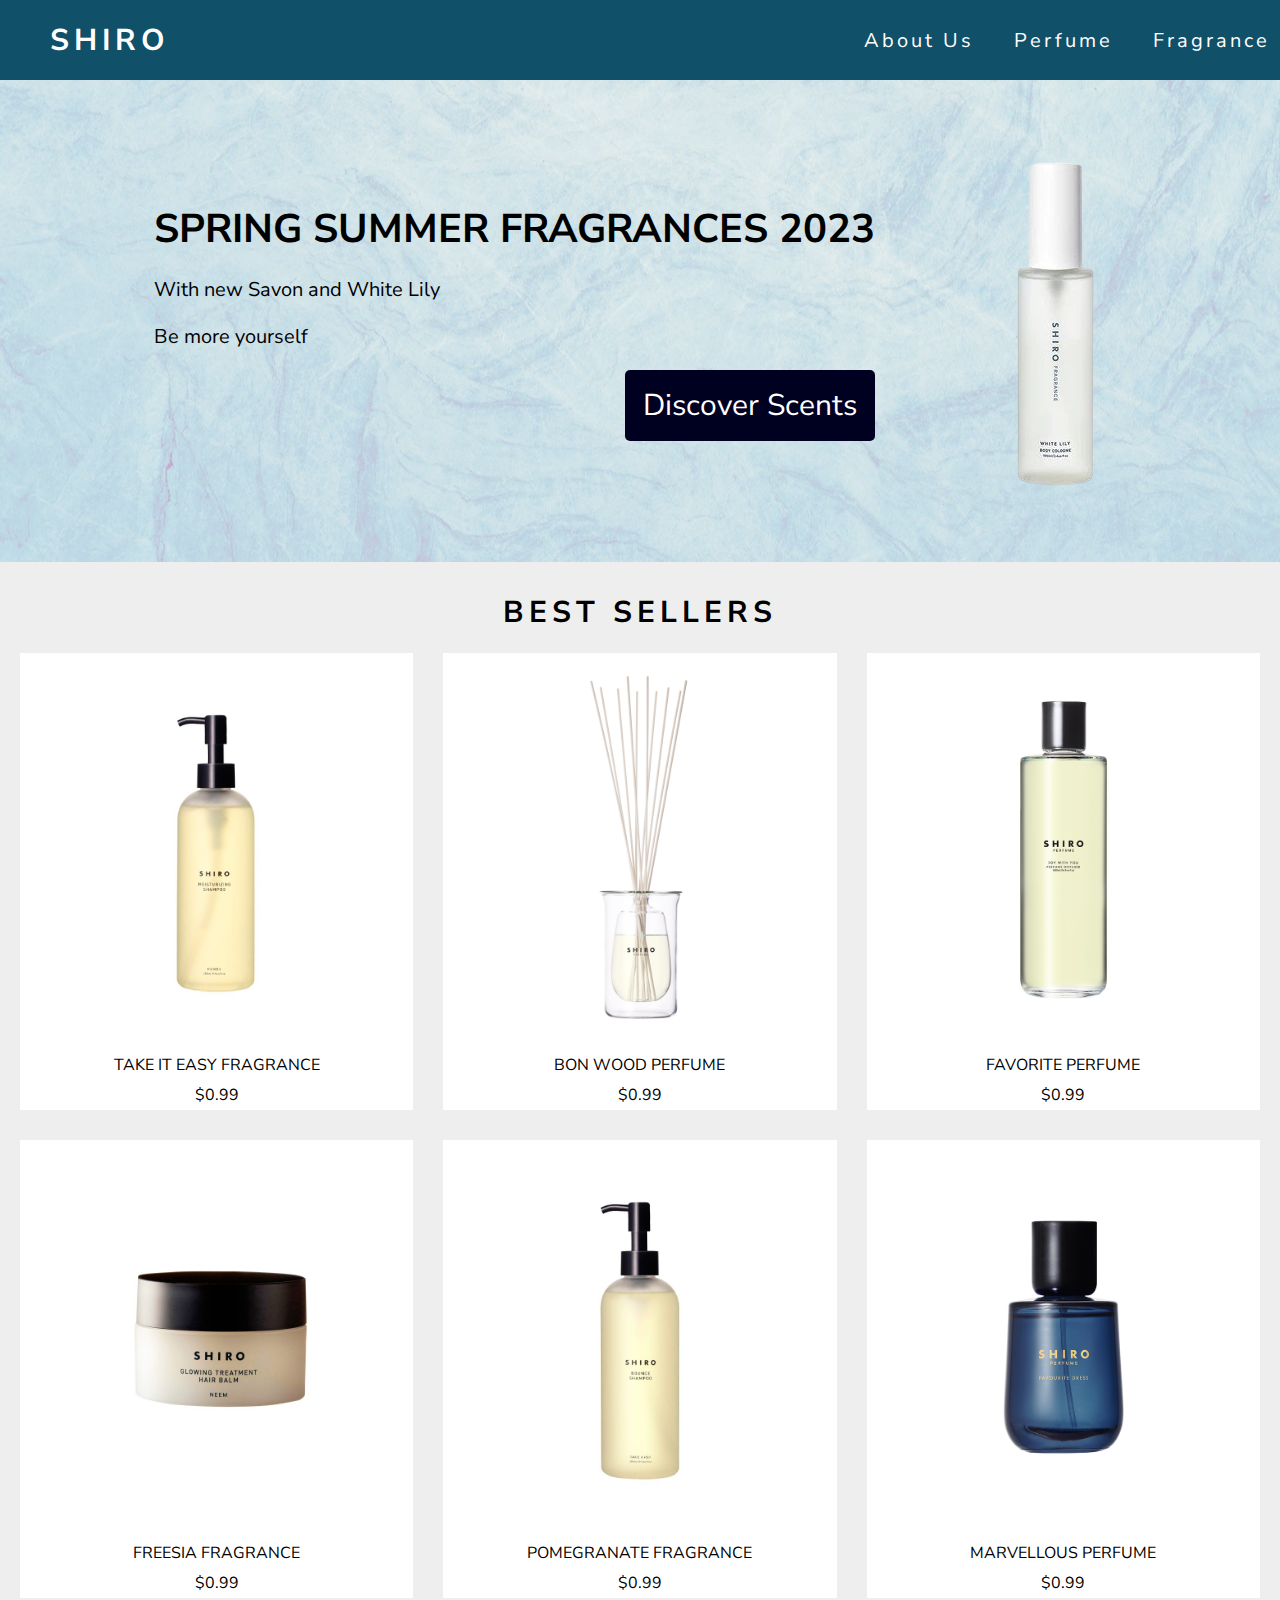
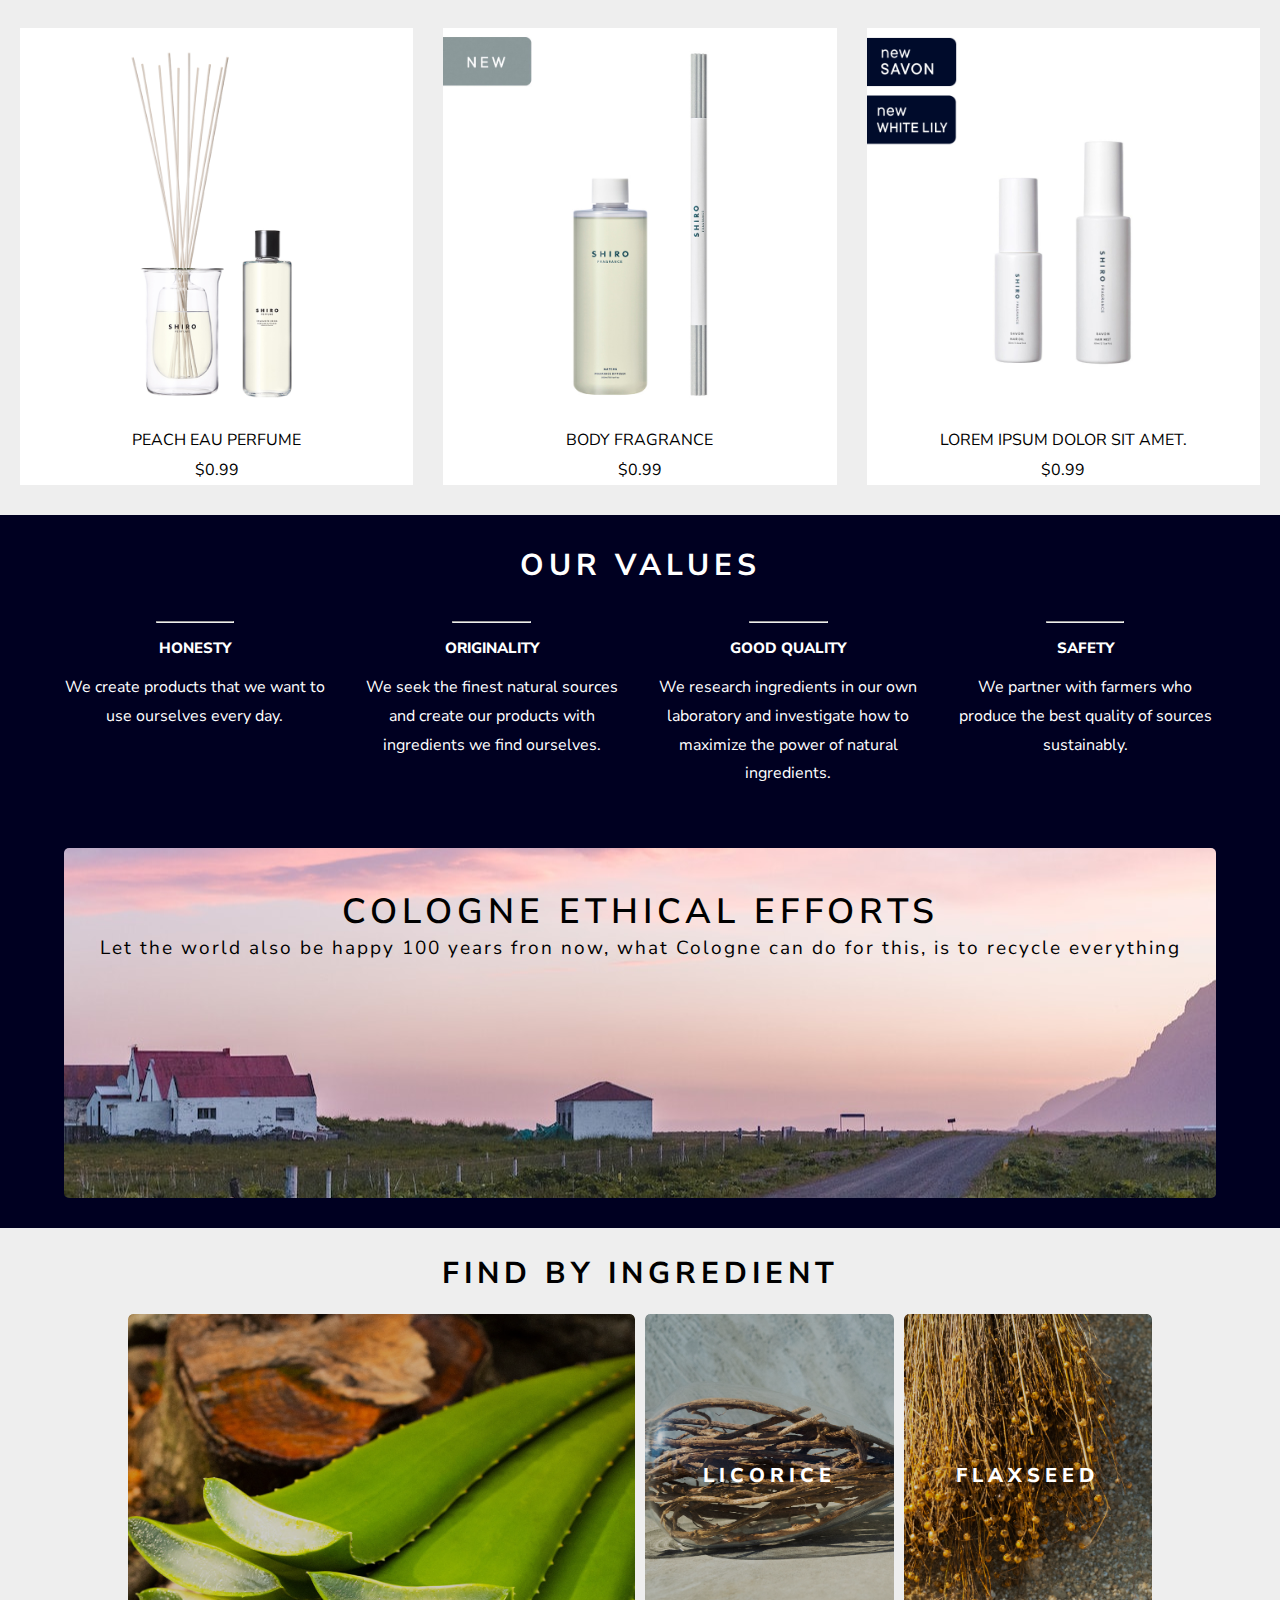
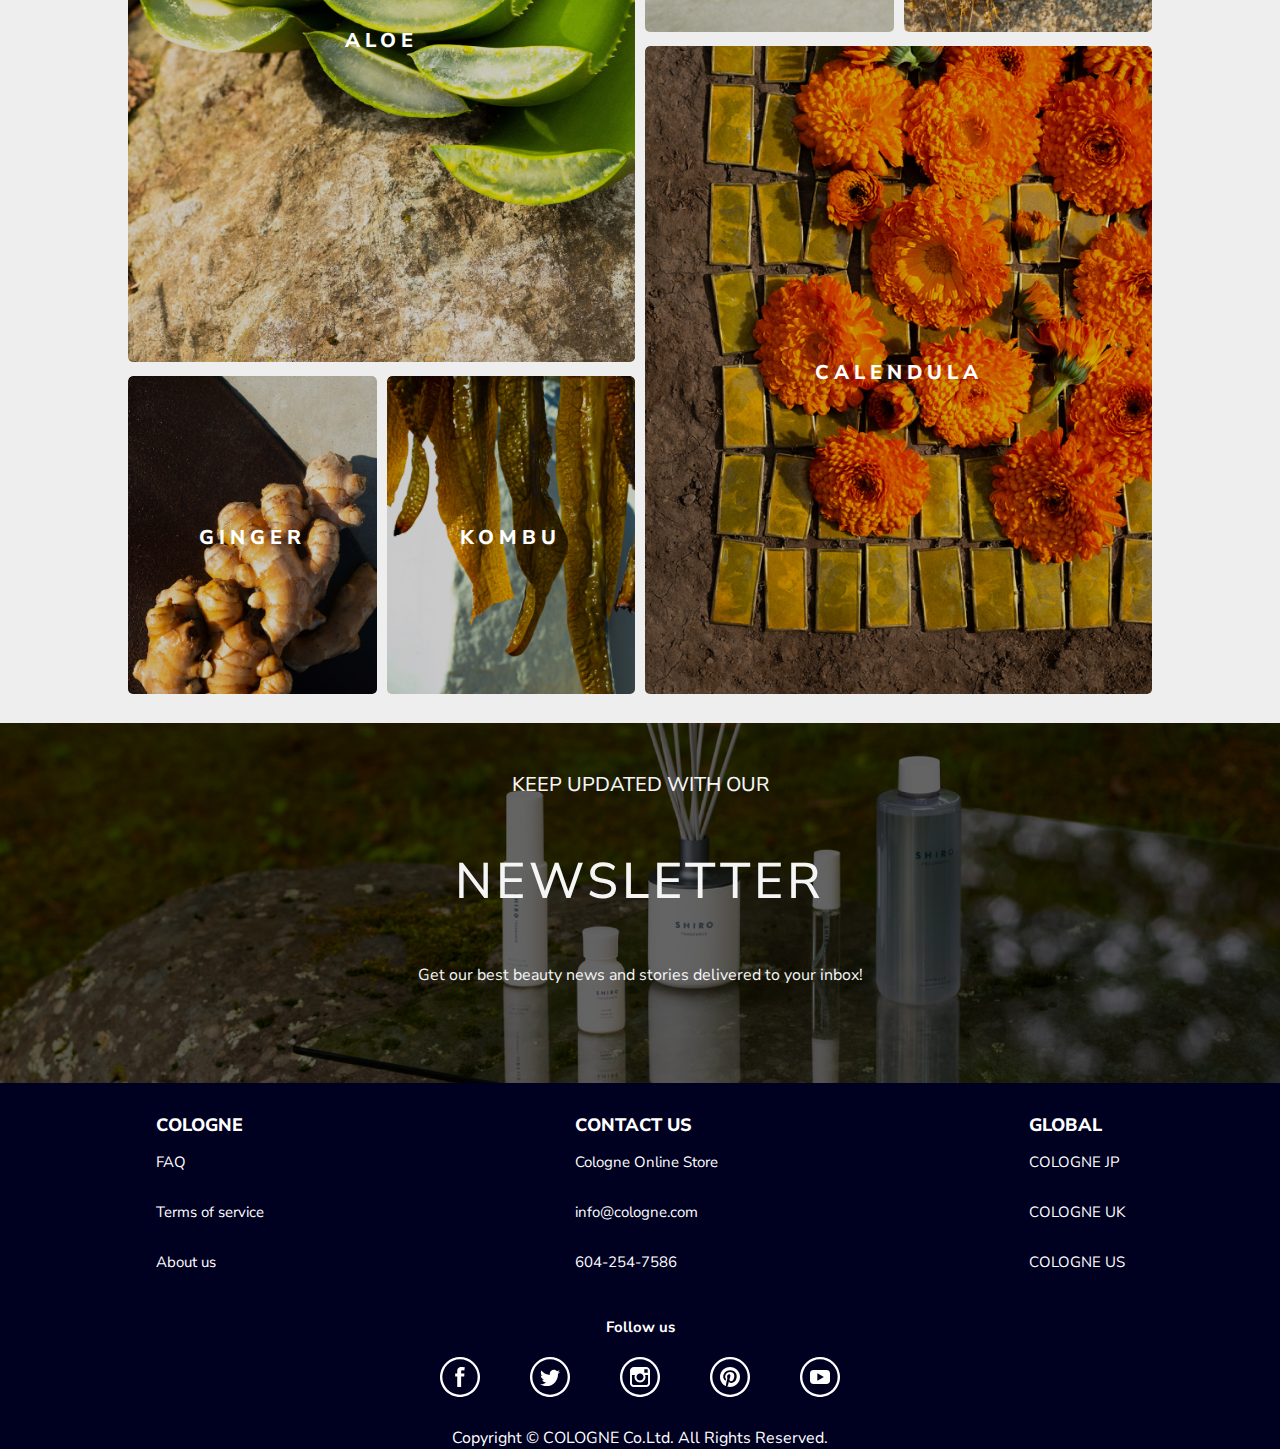
==== commit d75276cd: "K project finished" ====
--- a/index.html
+++ b/index.html
@@ -11,19 +11,21 @@
 <body>
     <nav class="navcontainer">
         <h1><a href="../index.html" class="menulist">SHIRO</a></h1>
-        <ul>
-            <li><a href="aboutus.html" class="menulist">About Us</a></li>
-            <li><a href="products.html" class="menulist">Perfume</a></li>
-            <li><a href="products.html" class="menulist">Fragrance</a></li>
+        <ul class="widenav">
+            <li><a href="pages/aboutus.html" class="menulist">About Us</a></li>
+            <li><a href="pages/products.html" class="menulist">Perfume</a></li>
+            <li><a href="pages/productsk.html" class="menulist">Fragrance</a></li>
         </ul>
-        <input type="checkbox" id="menu">
-        <label for="menu" id="menuicon">三</label>
-        <ul class="burger">
-            <li>Home</li>
-            <li>About Us</li>
-            <li>Perfume </li>
-            <li>Fragrance</li>
-        </ul>
+        <div class="menu-burger">
+            <input type="checkbox" id="menu">
+            <label for="menu">三</label>
+            <ul class="burger">
+                <li><a href="index.html">Home</a></li>
+                <li><a href="pages/aboutus.html">About Us</a></li>
+                <li><a href="pages/products.html">Perfumes</a></li>
+                <li><a href="pages/productsk.html">Fragrances</a></li>
+            </ul>
+        </div>
     </nav>
     <section class="banner-container">
         <div class="banner-text">
@@ -195,5 +197,6 @@
         </div>
         <p>Copyright © COLOGNE Co.Ltd. All Rights Reserved.</p>
     </footer>
+    
 </body>
 </html>--- a/css/style.css
+++ b/css/style.css
@@ -35,6 +35,7 @@
 /*-----------------------navigation----------------------------*/
 .navcontainer{
     display: flex;
+    justify-content: space-between;
     align-items: center;
     background-color: rgb(17, 80, 105);
     padding: 10px;
@@ -49,7 +50,7 @@
     font-family: system-ui, -apple-system, BlinkMacSystemFont, 'Segoe UI', Roboto, Oxygen, Ubuntu, Cantarell, 'Open Sans', 'Helvetica Neue', sans-serif;
 }
 
-.navcontainer ul{
+.widenav{
     display: flex;
     justify-content: space-between;
     align-items: center;
@@ -67,30 +68,85 @@
     color: white;
 }
 
-.navcontainer label{
-    display: none;
+@media (max-width:426px){
+    .navcontainer h1{
+        text-align: center;
+        padding-left: 0px;
+        font-size: 21px;
+        letter-spacing: 3.5px;
+        margin: 0 auto;
+    }
+}
+
+/* FOOTER */
+footer {
+    background-color: #000021;
+    color: white;
+    padding-top: 3rem;
+    width: 100%;
+
+    display: flex;
+    flex-direction: column;
+    flex-wrap: wrap;
+    gap: 3rem;
+}
+
+footer > p {
+    text-align: center;
+}
+
+.footer-container {
+    display: flex;
+    justify-content: space-around;
+}
+
+.footer-item > h2 {
+    font-size: 1.8rem;
+    text-transform: uppercase;
+    font-weight: 800;
+}
+
+.footer-item > ul > li {
+    padding: 1.5rem 0;
+    font-size: 1.5rem;
+}
+
+.sns {
+    display: flex;
+    flex-direction: column;
+    align-items: center;
+    gap: 2rem;
+}
+
+.icon-container {
+    display: flex;
+    flex-wrap: wrap;
+    justify-content: center;
+    gap: 5rem;
+}
+
+.sns-icon {
+    width: 4rem;
 }
 
 .burger{
     display: none;
+  }
+  
+  input:checked  ~ .burger {
+    display:block;
     position: absolute;
-    right: 0%;
-    width: 200px;
-}
-
-.input:hover ~ .burger{
-    display: block;
-    position: absolute;
-    right: 10%;
-}
-
-input{
+    right: 1%;
+  }
+  
+  input {
     display: none;
-}
-
-label {
+  }
+  
+  label {
     box-sizing: border-box;
     display: inline-block;
+    border: 1px solid white;
     border-radius: 5px;
     width: 30px;
     height: 30px;
@@ -98,83 +154,40 @@
     font-weight: bold;
     text-align: center;
     user-select: none;
-}
-
-@media (max-width:426px){
-    .navcontainer {
-        
-    }
-    .navcontainer h1{
-        text-align: center;
-        padding-left: 0px;
-        font-size: 21px;
-        letter-spacing: 3.5px;
-        margin: 0 auto;
-    }
-    .navcontainer ul{
+  }
+  
+  label:hover{
+    background: grey;
+  }
+  
+  input:checked ~ label {
+    background: white; 
+  }
+  
+  .burger{
+    margin-top:0;
+    padding: 0;
+    width: 200px;
+    height: 90vh;
+  }
+  
+  .burger > li {
+    display: block;
+    background: #000021;
+    padding: 10px;
+    list-style: none;
+    border-bottom: 1px solid grey;
+  }
+
+  .burger > li > a {
+    text-decoration: none;
+    color: white;
+  }
+
+  @media (min-width: 427px) {
+    .menu-burger {
         display: none;
-    }   
-   
-    .menuicon{
-        display: inline;
-    }
-
-
-}
-
-/* FOOTER */
-footer {
-    background-color: #000021;
-    color: white;
-    padding-top: 3rem;
-    width: 100%;
-
-    display: flex;
-    flex-direction: column;
-    flex-wrap: wrap;
-    gap: 3rem;
-}
-
-footer > p {
-    text-align: center;
-}
-
-.footer-container {
-    display: flex;
-    justify-content: space-around;
-}
-
-.footer-item > h2 {
-    font-size: 1.8rem;
-    text-transform: uppercase;
-    font-weight: 800;
-}
-
-.footer-item > ul > li {
-    padding: 1.5rem 0;
-    font-size: 1.5rem;
-}
-
-.sns {
-    display: flex;
-    flex-direction: column;
-    align-items: center;
-    gap: 2rem;
-}
-
-.icon-container {
-    display: flex;
-    flex-wrap: wrap;
-    justify-content: center;
-    gap: 5rem;
-}
-
-.sns-icon {
-    width: 4rem;
-}
-
-@media (max-width: 769px) {
-    
+    }
 }
 
 @media (max-width: 426px) {
@@ -192,4 +205,8 @@
     .sns-icon {
         width: 3rem;
     }
-}+    .widenav {
+        display: none;
+    }
+}
+
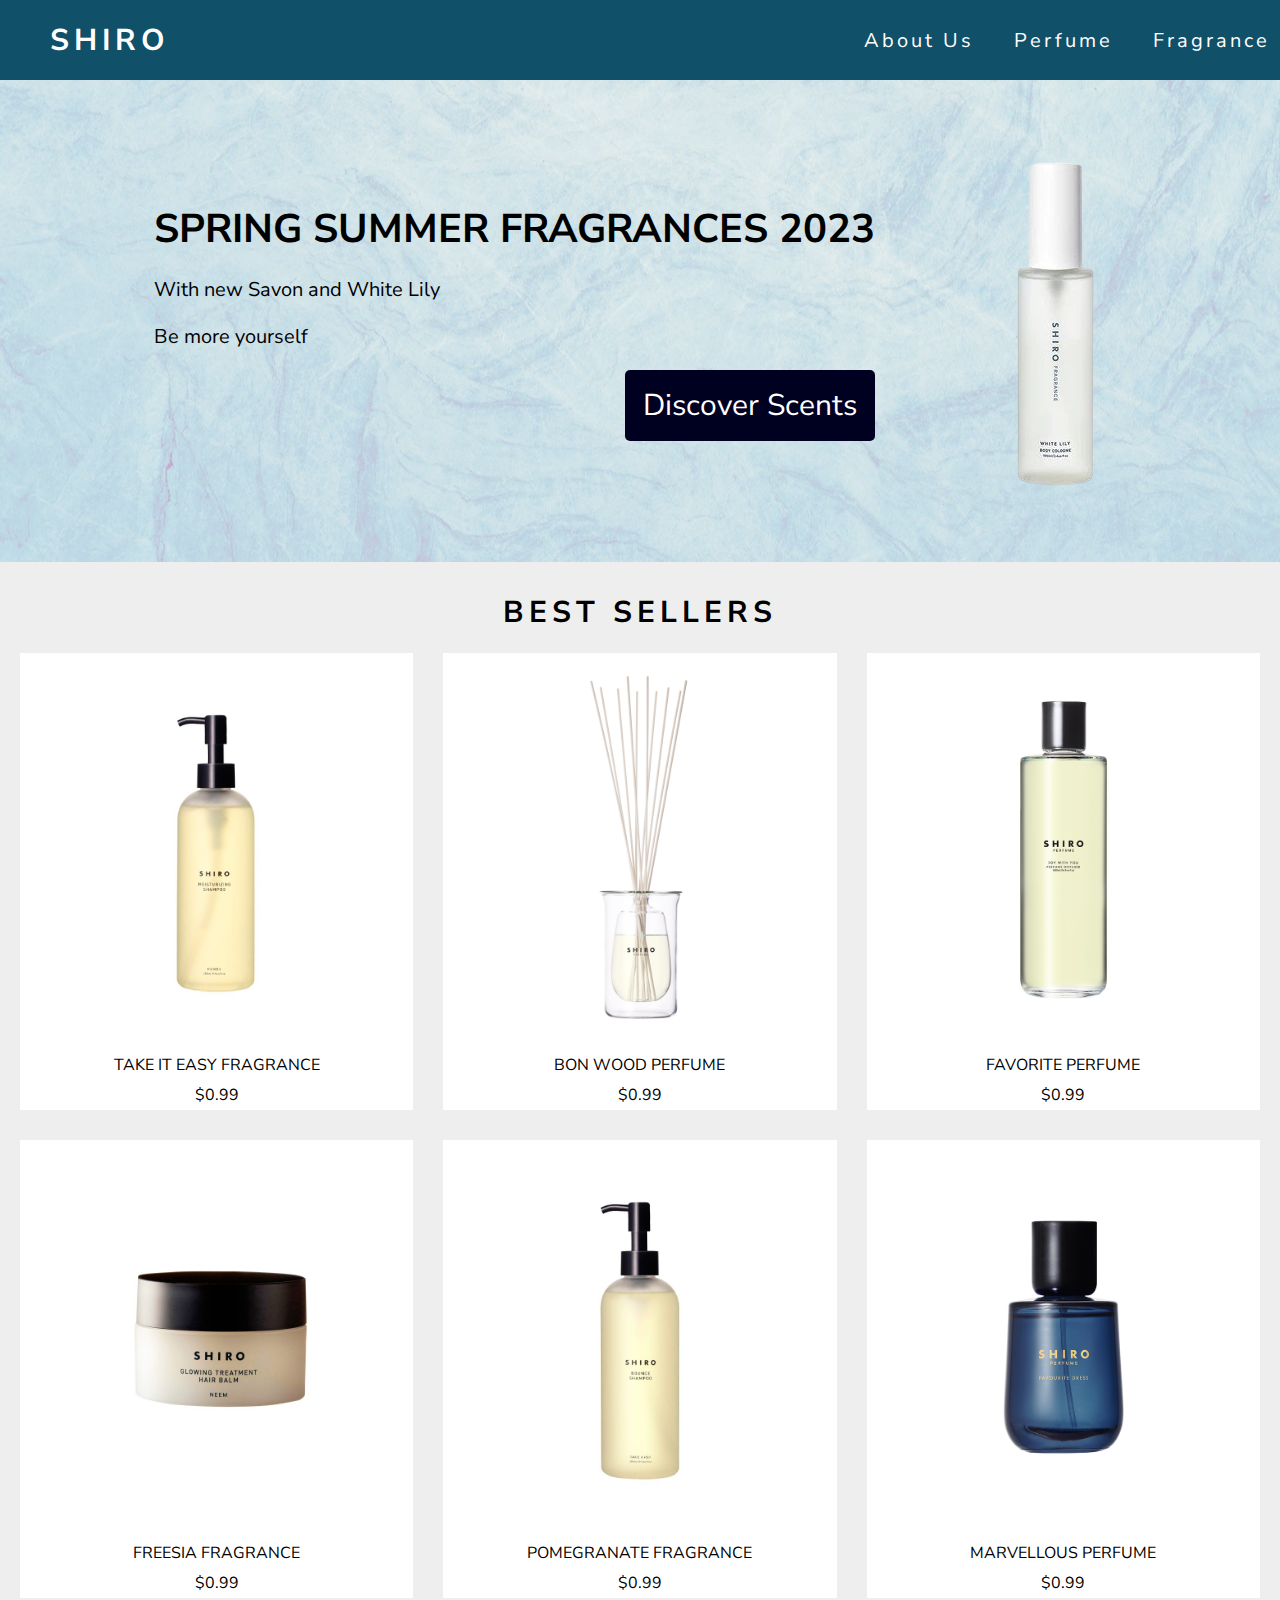
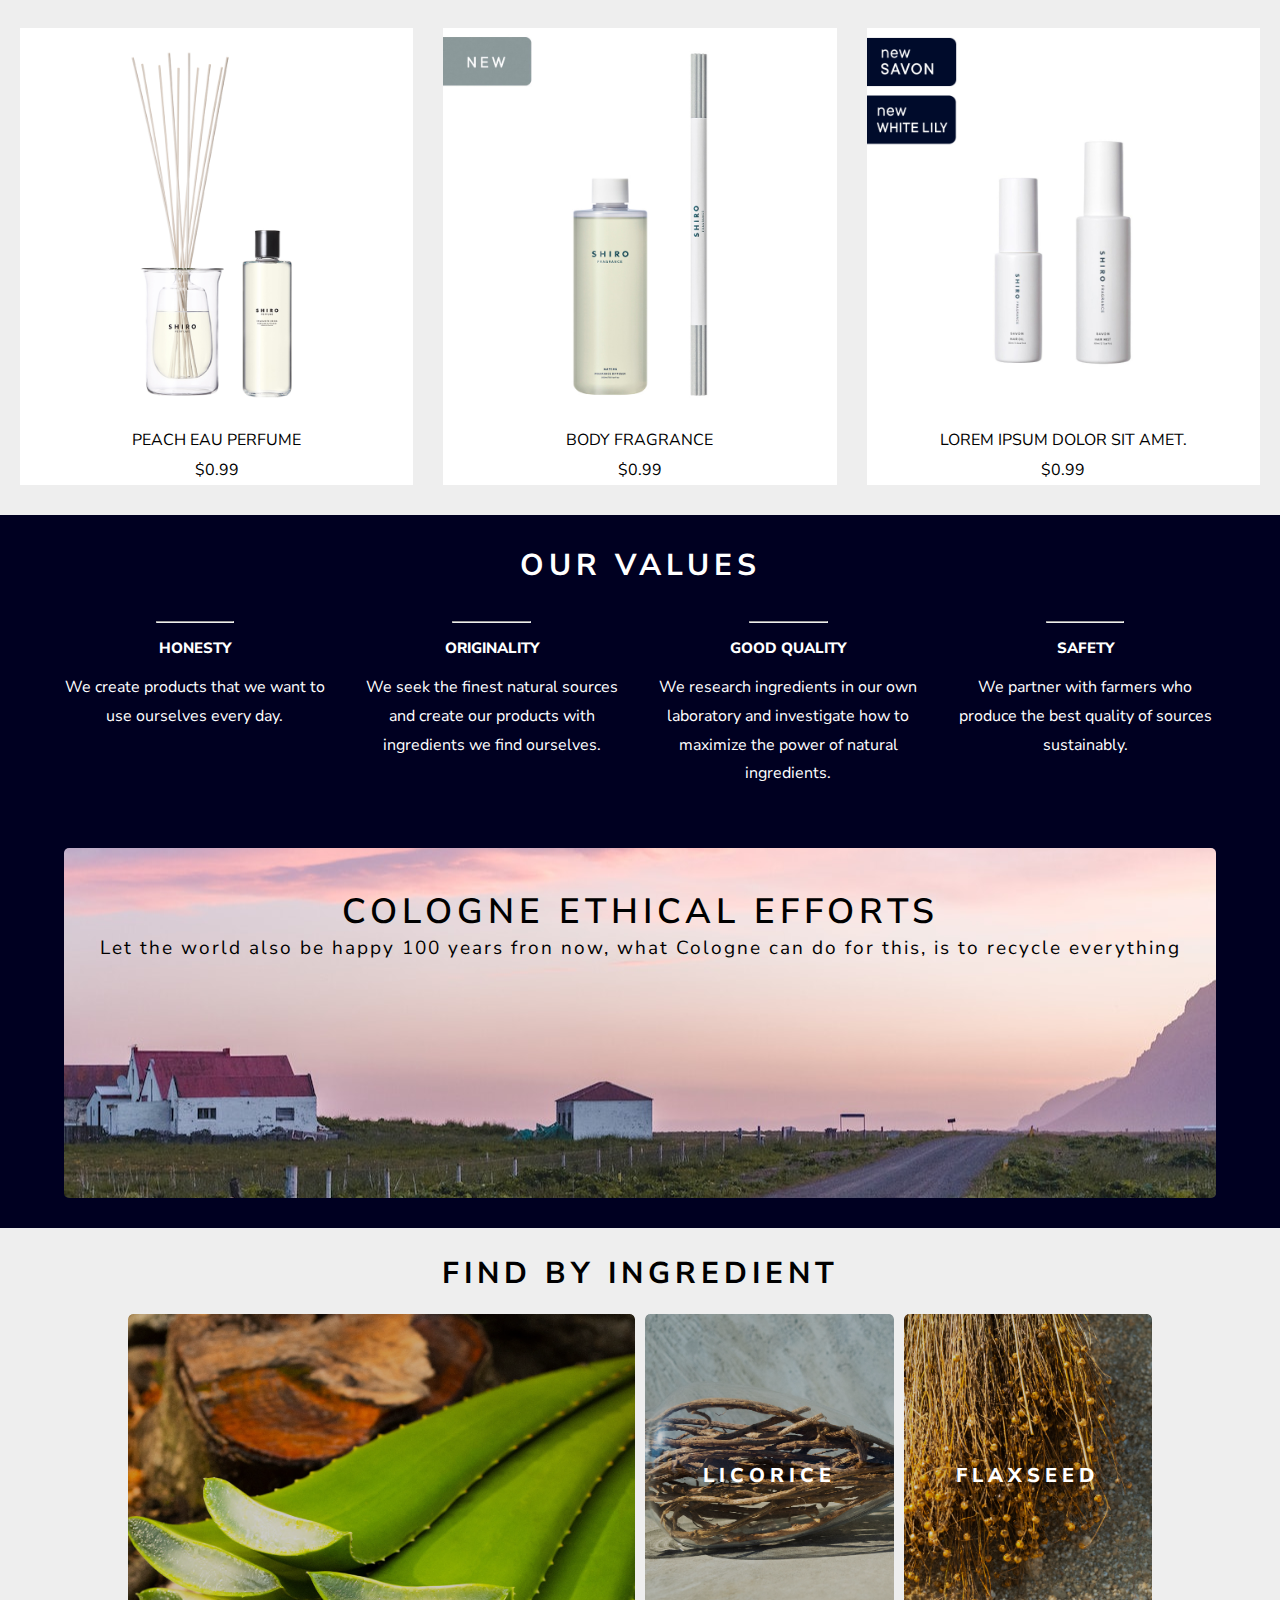
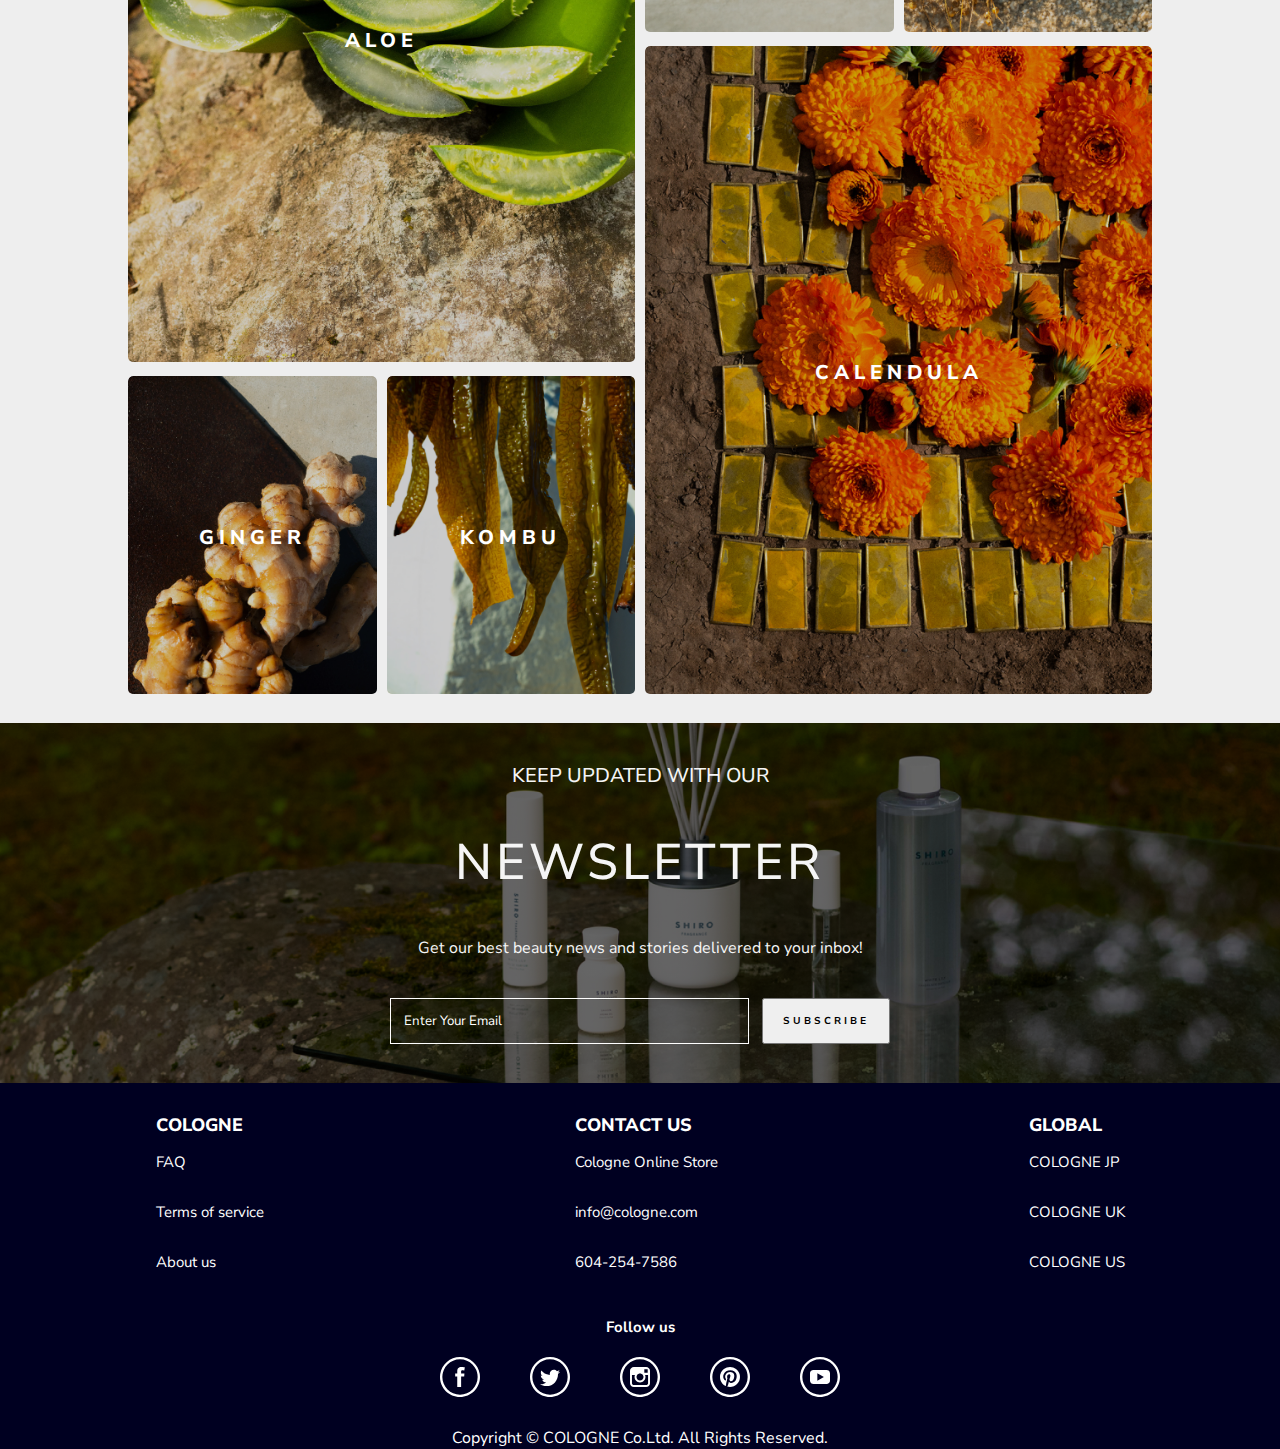
==== commit eadfd951: "Input none fixed" ====
--- a/index.html
+++ b/index.html
@@ -17,7 +17,7 @@
             <li><a href="pages/productsk.html" class="menulist">Fragrance</a></li>
         </ul>
         <div class="menu-burger">
-            <input type="checkbox" id="menu">
+            <input class="burger-button" type="checkbox" id="menu">
             <label for="menu">三</label>
             <ul class="burger">
                 <li><a href="index.html">Home</a></li>
@@ -153,8 +153,8 @@
             <h1>Newsletter</h1>
             <p>Get our best beauty news and stories delivered to your inbox!</p>
             <form class="news">
-                <input type="email" placeholder="enter your email">
-                <input type="submit" value="SUBSCRIBE">
+                <input class="sub" type="email" placeholder="enter your email">
+                <input class="sub" type="submit" value="SUBSCRIBE">
             </form>
         </div>
     </section>
--- a/css/style.css
+++ b/css/style.css
@@ -129,6 +129,7 @@
     width: 4rem;
 }
 
+/* HAMBURGER */
 .burger{
     display: none;
   }
@@ -139,7 +140,7 @@
     right: 1%;
   }
   
-  input {
+  .burger-button {
     display: none;
   }
   
@@ -182,6 +183,7 @@
   .burger > li > a {
     text-decoration: none;
     color: white;
+    display: block;
   }
 
   @media (min-width: 427px) {
